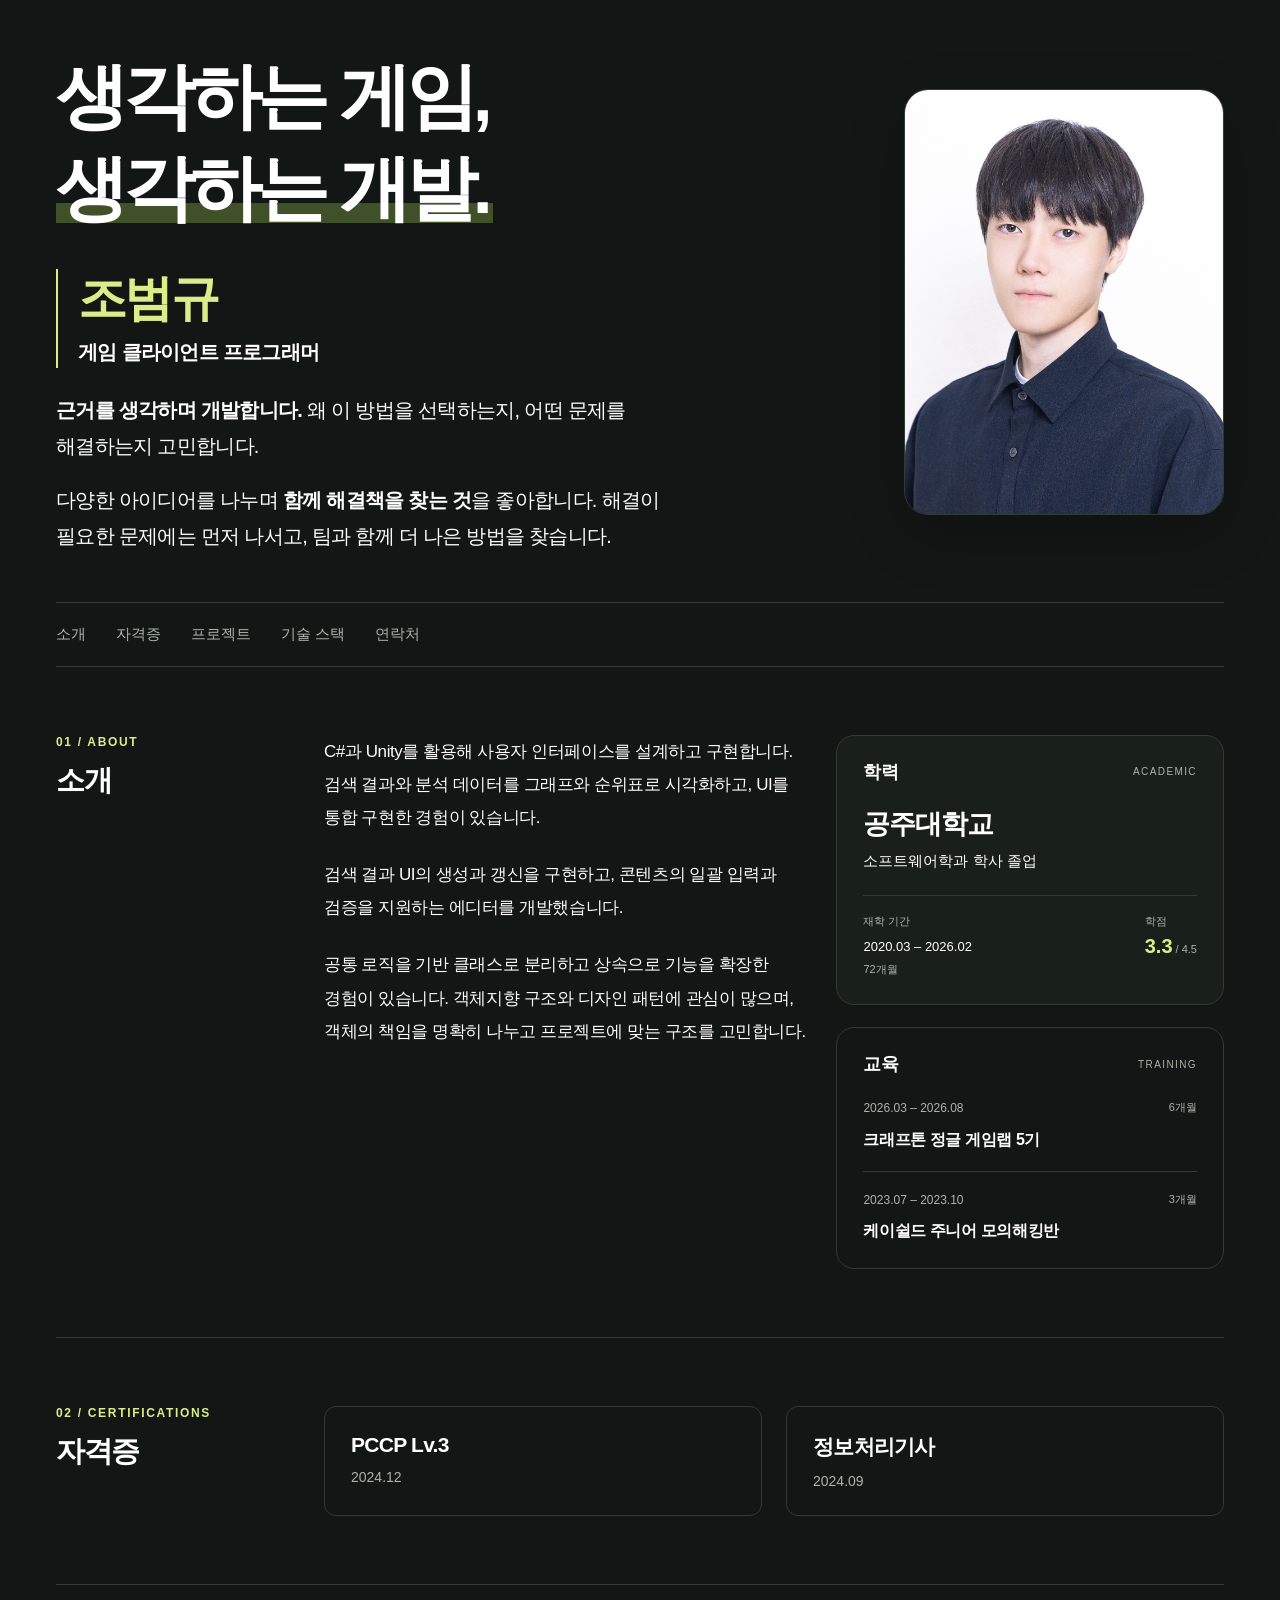
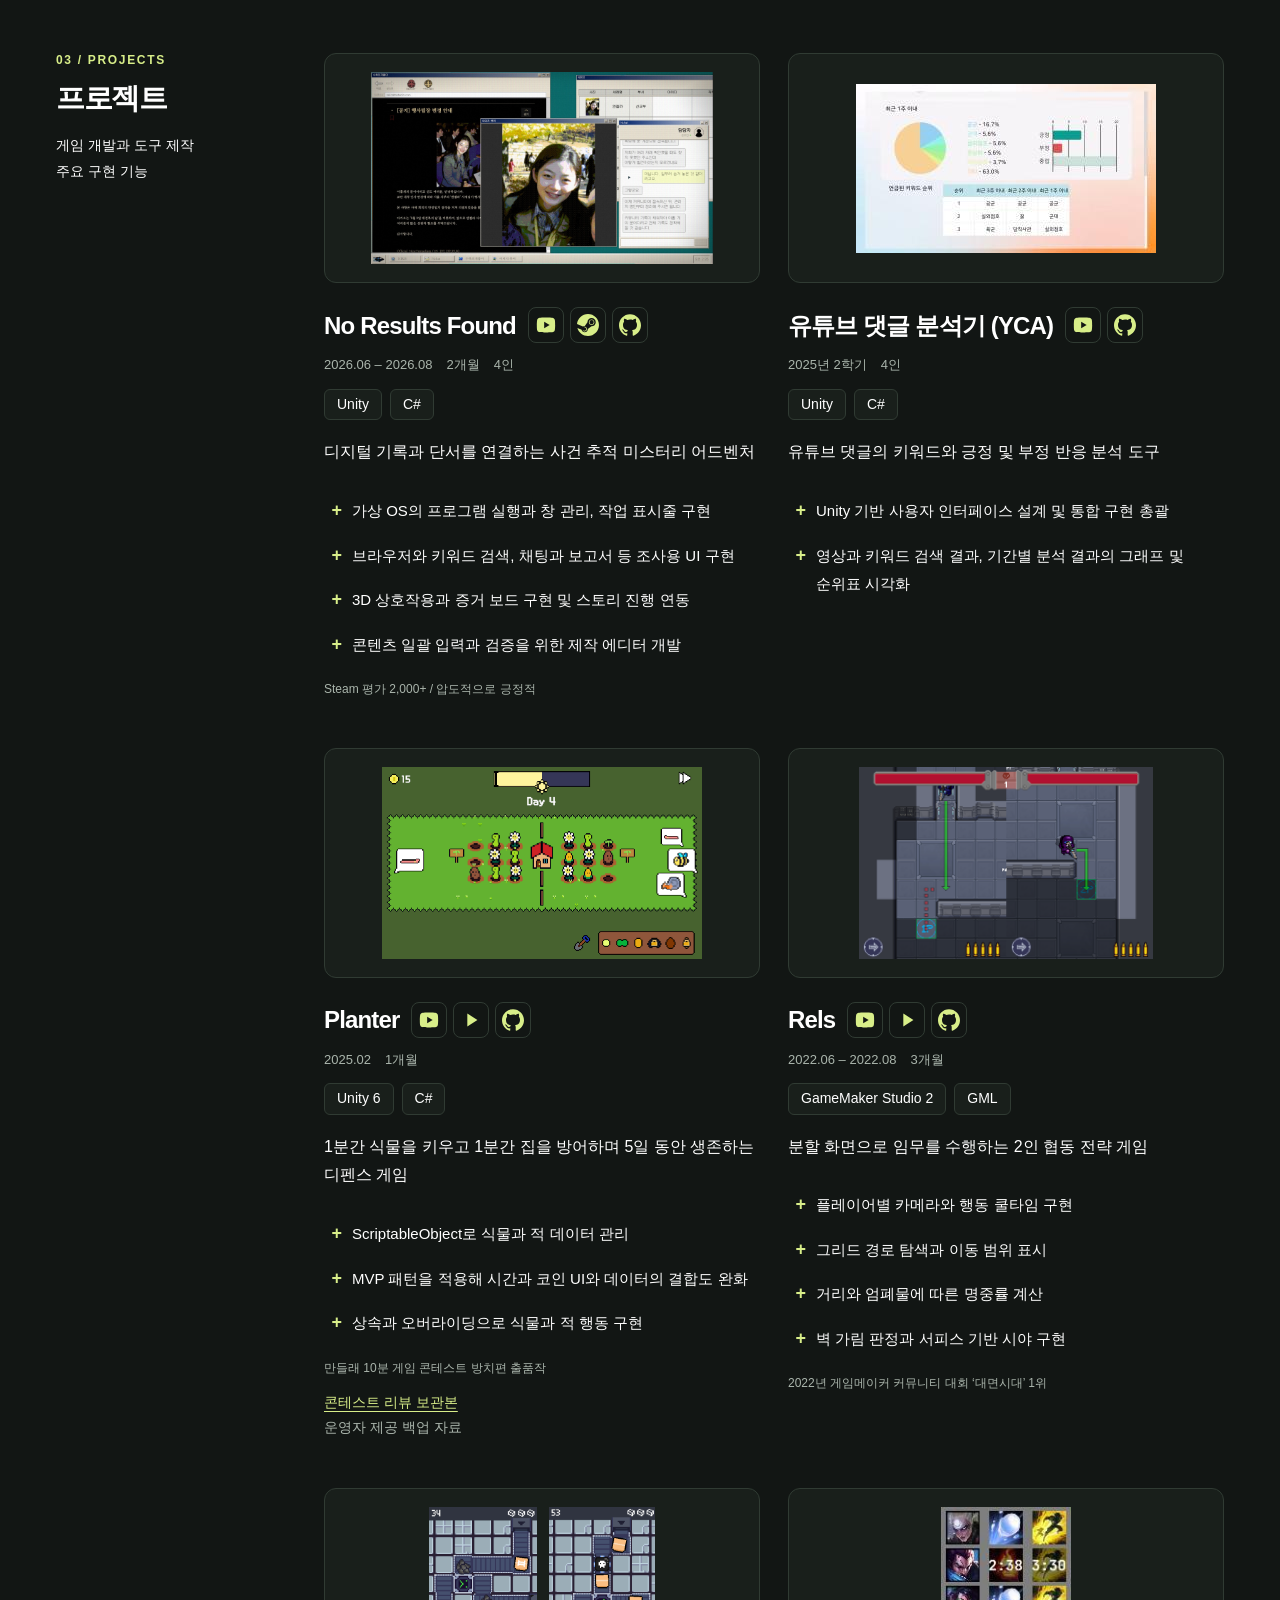
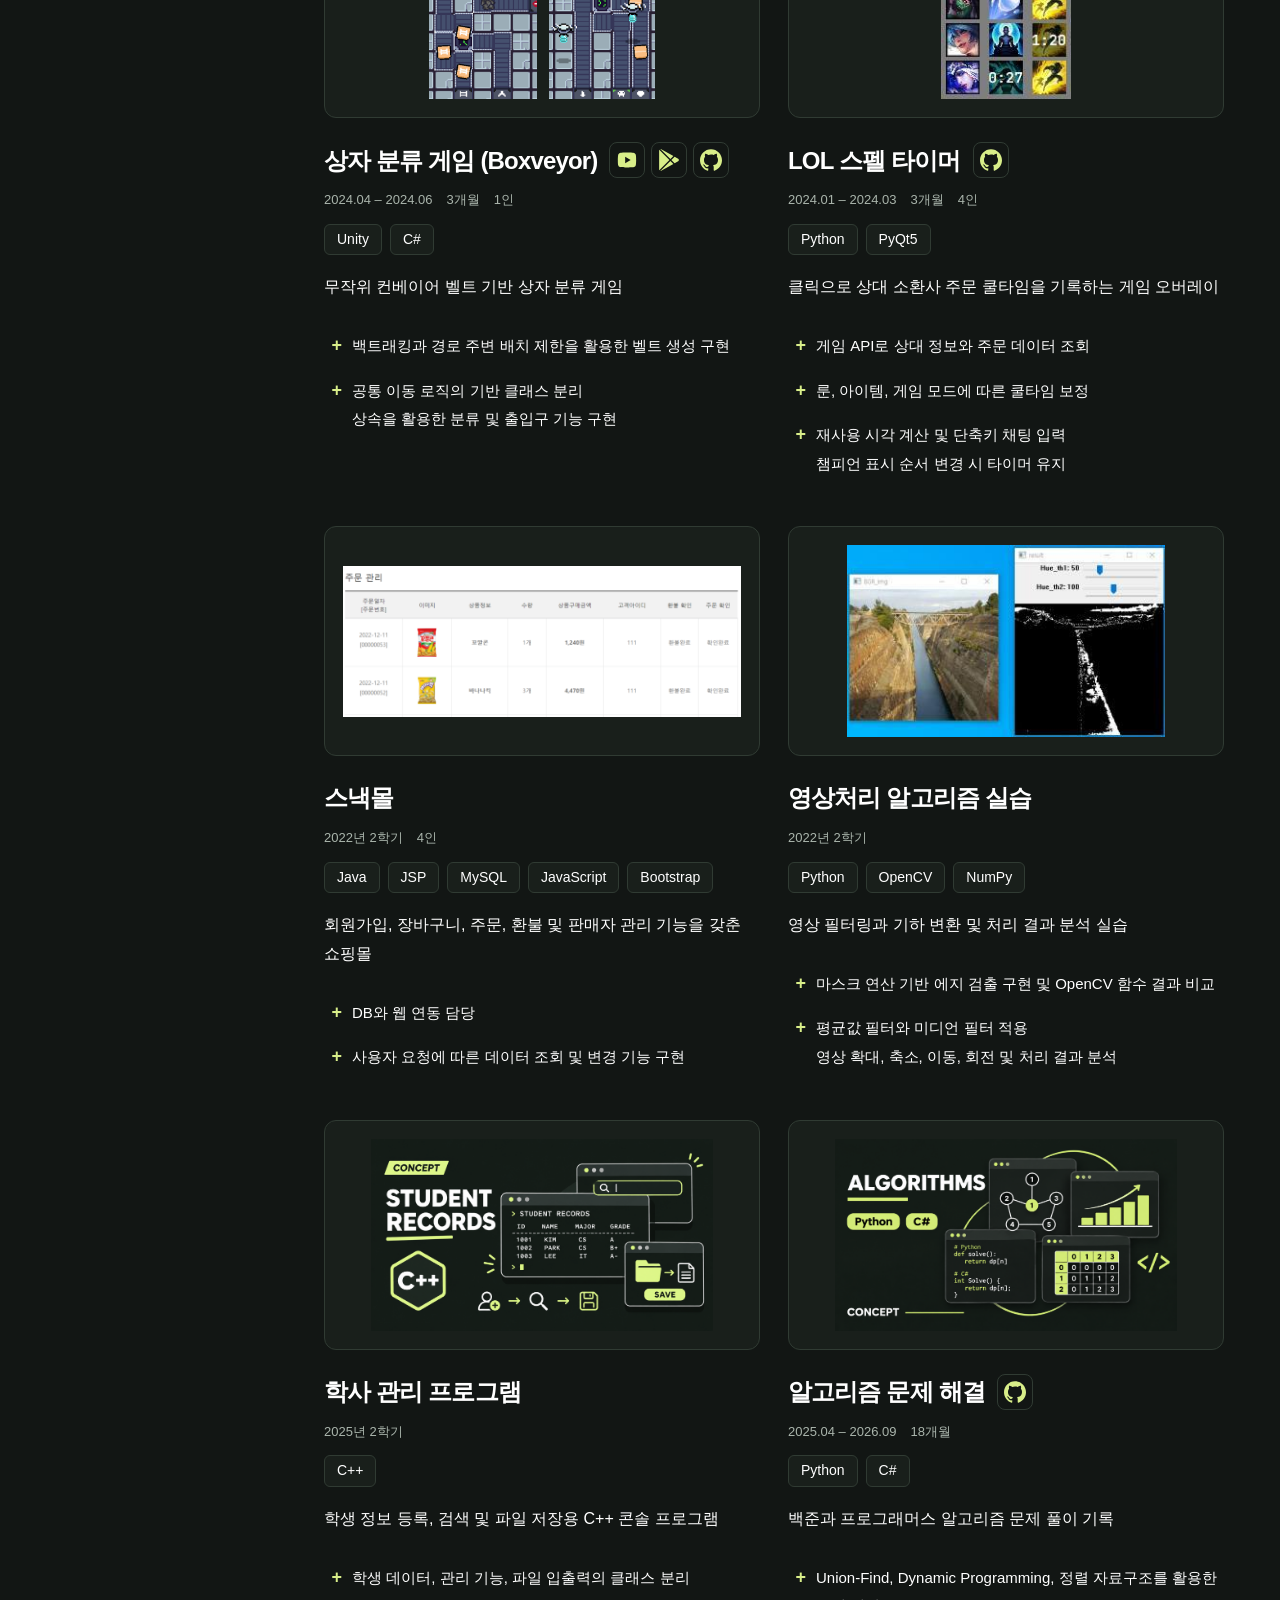
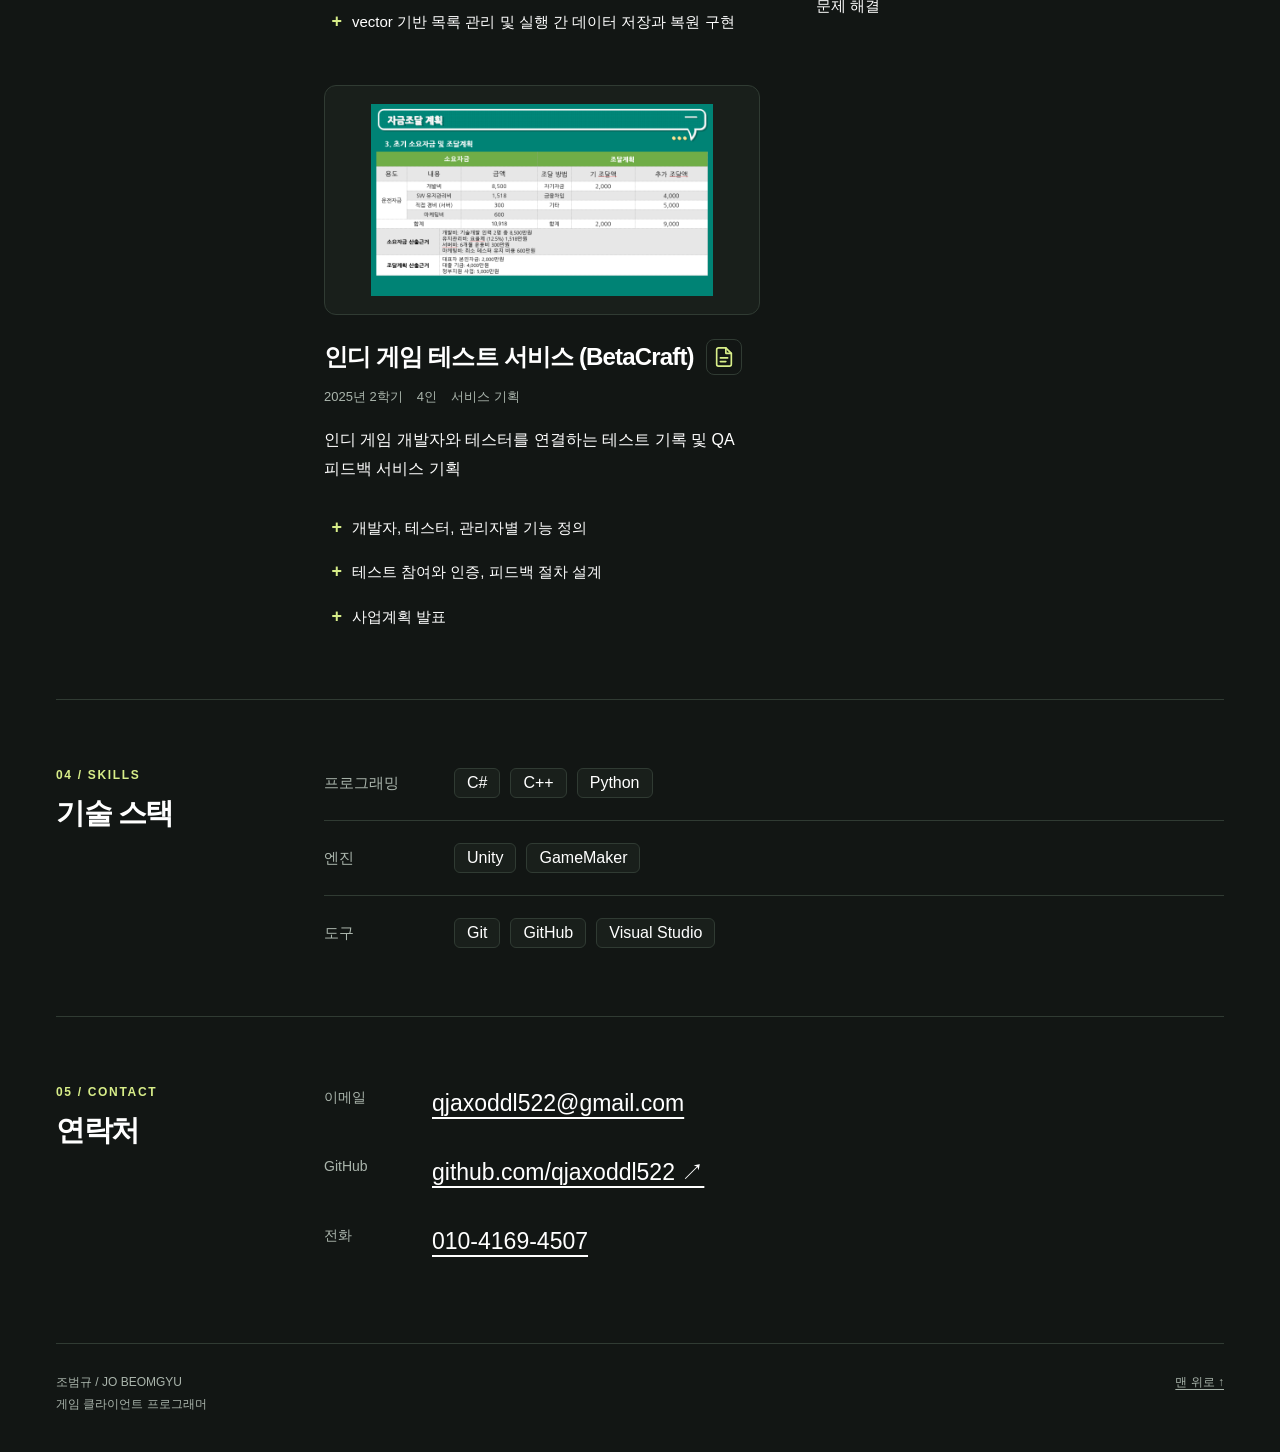
==== index.html @ 1c335a5a "프로젝트 페이지 내용 개선 및 자료 추가" ====
<!DOCTYPE html>
<html lang="ko">
<head>
  <meta charset="UTF-8">
  <meta name="viewport" content="width=device-width, initial-scale=1">
  <title>조범규 | 게임 클라이언트 프로그래머</title>
  <meta name="theme-color" content="#121614">
  <meta name="description" content="게임 클라이언트 프로그래머 조범규입니다. Unity와 C# 기반 UI 구현, 콘텐츠 제작 도구 개발 경험을 소개합니다.">
  <link rel="stylesheet" href="assets/styles.css">
</head>
<body>
  <a class="skip-link" href="#about">이력서 본문으로 바로가기</a>
  <div class="page" id="top">
    <main>
      <section class="hero" aria-labelledby="headline">
        <div class="hero-copy">
          <h1 id="headline">
            <span class="headline-line">생각하는 게임,</span>
            <span class="headline-line"><span class="highlight">생각하는 개발.</span></span>
          </h1>
          <div class="identity">
            <h2 class="profile-name">조범규</h2>
            <p class="profile-role">게임 클라이언트 프로그래머</p>
          </div>
          <div class="hero-summary">
            <p>
              <strong>근거를 생각하며 개발합니다.</strong>
              왜 이 방법을 선택하는지, 어떤 문제를 해결하는지 고민합니다.
            </p>
            <p>
              다양한 아이디어를 나누며 <strong>함께 해결책을 찾는 것</strong>을 좋아합니다.
              해결이 필요한 문제에는 먼저 나서고, 팀과 함께 더 나은 방법을 찾습니다.
            </p>
          </div>

        </div>
        <figure class="portrait">
          <img src="assets/profile.jpg" alt="조범규 프로필 사진" width="2262" height="3016" fetchpriority="high" decoding="async">
        </figure>
      </section>

      <nav class="section-nav" aria-label="이력서 섹션">
        <a href="#about">소개</a>
        <a href="#certifications">자격증</a>
        <a href="#projects">프로젝트</a>
        <a href="#skills">기술 스택</a>
        <a href="#contact">연락처</a>
      </nav>

      <section class="resume-section" id="about" aria-labelledby="about-title">
        <header class="section-heading">
          <p class="section-number">01 / ABOUT</p>
          <h2 id="about-title">소개</h2>
        </header>
        <div class="about-layout">
          <div class="about-copy">
            <p>C#과 Unity를 활용해 사용자 인터페이스를 설계하고 구현합니다. 검색 결과와 분석 데이터를 그래프와 순위표로 시각화하고, UI를 통합 구현한 경험이 있습니다.</p>
            <p>검색 결과 UI의 생성과 갱신을 구현하고, 콘텐츠의 일괄 입력과 검증을 지원하는 에디터를 개발했습니다.</p>
            <p>공통 로직을 기반 클래스로 분리하고 상속으로 기능을 확장한 경험이 있습니다. 객체지향 구조와 디자인 패턴에 관심이 많으며, 객체의 책임을 명확히 나누고 프로젝트에 맞는 구조를 고민합니다.</p>
          </div>
          <div class="about-background">
            <section class="background-card academic-card" id="education" aria-labelledby="education-title">
              <header class="background-heading">
                <h3 id="education-title">학력</h3>
                <span class="background-label">ACADEMIC</span>
              </header>
              <div class="background-entry">
                <h4>공주대학교</h4>
                <p>소프트웨어학과 학사 졸업</p>
              </div>
              <dl class="academic-facts">
                <div><dt>재학 기간</dt><dd>2020.03 – 2026.02<br><span>72개월</span></dd></div>
                <div><dt>학점</dt><dd><strong>3.3</strong><span> / 4.5</span></dd></div>
              </dl>
            </section>
            <section class="background-card training-card" id="training" aria-labelledby="training-title">
              <header class="background-heading">
                <h3 id="training-title">교육</h3>
                <span class="background-label">TRAINING</span>
              </header>
              <div class="background-entry">
                <p class="background-meta">2026.03 – 2026.08 <span>6개월</span></p>
                <h4>크래프톤 정글 게임랩 5기</h4>
              </div>
              <div class="background-entry">
                <p class="background-meta">2023.07 – 2023.10 <span>3개월</span></p>
                <h4>케이쉴드 주니어 모의해킹반</h4>
              </div>
            </section>
          </div>
        </div>
      </section>

      <section class="resume-section" id="certifications" aria-labelledby="certifications-title">
        <header class="section-heading">
          <p class="section-number">02 / CERTIFICATIONS</p>
          <h2 id="certifications-title">자격증</h2>
        </header>
        <div class="certificate-grid">
          <article class="certificate"><h3>PCCP Lv.3</h3><p>2024.12</p></article>
          <article class="certificate"><h3>정보처리기사</h3><p>2024.09</p></article>
        </div>
      </section>

      <section class="resume-section" id="projects" aria-labelledby="projects-title">
        <header class="section-heading">
          <p class="section-number">03 / PROJECTS</p>
          <h2 id="projects-title">프로젝트</h2>
          <p>게임 개발과 도구 제작<br>주요 구현 기능</p>
        </header>
        <div class="project-content">
          <!-- 프로젝트 링크는 영상, 실행/스토어, GitHub 순서로 배치합니다. -->
          <div class="project-grid">
            <article class="project-card" aria-labelledby="nrf-title">
              <figure class="project-media">
                <img src="assets/projects/nrf.jpg" alt="No Results Found의 단서 조사와 인물 정보, 채팅이 표시된 인게임 화면" width="1920" height="1080" loading="lazy" decoding="async">
              </figure>
              <div class="project-heading">
                <h3 class="project-title" id="nrf-title">No Results Found</h3>
                <div class="project-links">
                  <a href="https://youtu.be/h0CLR94gdYg" target="_blank" rel="noopener noreferrer" aria-label="No Results Found 한국어 트레일러 YouTube 영상, 새 탭" class="project-icon-link" title="트레일러 보기"><img src="assets/youtube.svg" width="22" height="22" alt="" aria-hidden="true"></a>
                  <a href="https://store.steampowered.com/app/4911390/No_Results_Found/" target="_blank" rel="noopener noreferrer" aria-label="No Results Found Steam 페이지, 새 탭" class="project-icon-link" title="Steam 열기"><img src="assets/steam.svg" width="22" height="22" alt="" aria-hidden="true"></a>
                  <a href="https://github.com/qjaxoddl522/NoResultsFound_Scripts" target="_blank" rel="noopener noreferrer" aria-label="No Results Found GitHub 코드, 새 탭" class="project-icon-link" title="GitHub 열기"><img src="assets/github.svg" width="22" height="22" alt="" aria-hidden="true"></a>
                </div>
              </div>
              <p class="project-meta"><span>2026.06 – 2026.08</span><span>2개월</span><span>4인</span></p>
              <ul class="project-tech-stack" aria-label="기술 스택"><li class="skill-tag">Unity</li><li class="skill-tag">C#</li></ul>
              <p class="project-description">디지털 기록과 단서를 연결하는 사건 추적 미스터리 어드벤처</p>
              <ul class="project-points">
                <li>가상 OS의 프로그램 실행과 창 관리, 작업 표시줄 구현</li>
                <li>브라우저와 키워드 검색, 채팅과 보고서 등 조사용 UI 구현</li>
                <li>3D 상호작용과 증거 보드 구현 및 스토리 진행 연동</li>
                <li>콘텐츠 일괄 입력과 검증을 위한 제작 에디터 개발</li>
              </ul>
              <p class="source-note">Steam 평가 2,000+ / 압도적으로 긍정적</p>
            </article>
            <article class="project-card" aria-labelledby="yca-title">
              <figure class="project-media">
                <img src="assets/projects/yca.jpg" alt="유튜브 댓글 분석기 (YCA)의 분석 그래프와 순위표 화면" width="300" height="169" loading="lazy" decoding="async">
              </figure>
              <div class="project-heading">
                <h3 class="project-title" id="yca-title">유튜브 댓글 분석기 (YCA)</h3>
                <div class="project-links">
                  <a href="https://youtu.be/Q5sHMpIH5vY" target="_blank" rel="noopener noreferrer" aria-label="유튜브 댓글 분석기 (YCA) YouTube 영상, 새 탭" class="project-icon-link" title="영상 보기"><img src="assets/youtube.svg" width="22" height="22" alt="" aria-hidden="true"></a>
                  <a href="https://github.com/qjaxoddl522/YCA" target="_blank" rel="noopener noreferrer" aria-label="유튜브 댓글 분석기 (YCA) GitHub 코드, 새 탭" class="project-icon-link" title="GitHub 열기"><img src="assets/github.svg" width="22" height="22" alt="" aria-hidden="true"></a>
                </div>
              </div>
              <p class="project-meta"><span>2025년 2학기</span><span>4인</span></p>
              <ul class="project-tech-stack" aria-label="기술 스택"><li class="skill-tag">Unity</li><li class="skill-tag">C#</li></ul>
              <p class="project-description">유튜브 댓글의 키워드와 긍정 및 부정 반응 분석 도구</p>
              <ul class="project-points">
                <li>Unity 기반 사용자 인터페이스 설계 및 통합 구현 총괄</li>
                <li>영상과 키워드 검색 결과, 기간별 분석 결과의 그래프 및 순위표 시각화</li>
              </ul>
            </article>
            <article class="project-card" aria-labelledby="planter-title">
              <figure class="project-media">
                <img src="assets/projects/planter.png" alt="Planter에서 집 양옆에 식물을 배치하고 다가올 적을 확인하는 플레이 화면" width="955" height="573" loading="lazy" decoding="async">
              </figure>
              <div class="project-heading">
                <h3 class="project-title" id="planter-title">Planter</h3>
                <div class="project-links">
                  <a href="https://youtu.be/1ituix8SpAM" target="_blank" rel="noopener noreferrer" aria-label="Planter YouTube 영상, 새 탭" class="project-icon-link" title="영상 보기"><img src="assets/youtube.svg" width="22" height="22" alt="" aria-hidden="true"></a>
                  <a href="https://play.unity.com/en/games/d8fce57b-6a15-4826-83d4-7bec50e9a9ac/planter" target="_blank" rel="noopener noreferrer" aria-label="Planter Unity Play 게임 플레이, 새 탭" class="project-icon-link" title="Unity Play에서 플레이"><svg width="22" height="22" viewBox="0 0 24 24" fill="currentColor" aria-hidden="true" focusable="false"><path d="M8 5v14l11-7z"/></svg></a>
                  <a href="https://github.com/qjaxoddl522/Planter" target="_blank" rel="noopener noreferrer" aria-label="Planter GitHub 코드, 새 탭" class="project-icon-link" title="GitHub 열기"><img src="assets/github.svg" width="22" height="22" alt="" aria-hidden="true"></a>
                </div>
              </div>
              <p class="project-meta"><span>2025.02</span><span>1개월</span></p>
              <ul class="project-tech-stack" aria-label="기술 스택"><li class="skill-tag">Unity 6</li><li class="skill-tag">C#</li></ul>
              <p class="project-description">1분간 식물을 키우고 1분간 집을 방어하며 5일 동안 생존하는 디펜스 게임</p>
              <ul class="project-points">
                <li>ScriptableObject로 식물과 적 데이터 관리</li>
                <li>MVP 패턴을 적용해 시간과 코인 UI와 데이터의 결합도 완화</li>
                <li>상속과 오버라이딩으로 식물과 적 행동 구현</li>
              </ul>
              <p class="source-note">만들래 10분 게임 콘테스트 방치편 출품작</p>
              <p class="project-review-link"><a href="reviews/planter/index.html">콘테스트 리뷰 보관본</a><span>운영자 제공 백업 자료</span></p>
            </article>
            <article class="project-card" aria-labelledby="rels-title">
              <figure class="project-media">
                <img src="assets/projects/rels.png" alt="Rels의 2인 분할 화면과 이동 경로, 시야가 표시된 전투 화면" width="600" height="393" loading="lazy" decoding="async">
              </figure>
              <div class="project-heading">
                <h3 class="project-title" id="rels-title">Rels</h3>
                <div class="project-links">
                  <a href="https://youtu.be/Jt1yn0KRsf8" target="_blank" rel="noopener noreferrer" aria-label="Rels YouTube 영상, 새 탭" class="project-icon-link" title="영상 보기"><img src="assets/youtube.svg" width="22" height="22" alt="" aria-hidden="true"></a>
                  <a href="https://drive.google.com/file/d/1Q8XdZLlXssp0pPremuK8HvOBvSSzwk7M/view" target="_blank" rel="noopener noreferrer" aria-label="Rels Windows 플레이 파일 Google Drive 다운로드, 새 탭" class="project-icon-link" title="플레이 (Windows 다운로드)"><svg width="22" height="22" viewBox="0 0 24 24" fill="currentColor" aria-hidden="true" focusable="false"><path d="M8 5v14l11-7z"/></svg></a>
                  <a href="https://github.com/qjaxoddl522/Rels" target="_blank" rel="noopener noreferrer" aria-label="Rels GitHub 코드, 새 탭" class="project-icon-link" title="GitHub 열기"><img src="assets/github.svg" width="22" height="22" alt="" aria-hidden="true"></a>
                </div>
              </div>
              <p class="project-meta"><span>2022.06 – 2022.08</span><span>3개월</span></p>
              <ul class="project-tech-stack" aria-label="기술 스택"><li class="skill-tag">GameMaker Studio 2</li><li class="skill-tag">GML</li></ul>
              <p class="project-description">분할 화면으로 임무를 수행하는 2인 협동 전략 게임</p>
              <ul class="project-points">
                <li>플레이어별 카메라와 행동 쿨타임 구현</li>
                <li>그리드 경로 탐색과 이동 범위 표시</li>
                <li>거리와 엄폐물에 따른 명중률 계산</li>
                <li>벽 가림 판정과 서피스 기반 시야 구현</li>
              </ul>
              <p class="source-note">2022년 게임메이커 커뮤니티 대회 ‘대면시대’ 1위</p>
            </article>
            <article class="project-card" aria-labelledby="boxveyor-title">
              <figure class="project-media paired">
                <img src="assets/projects/boxveyor-1.png" alt="상자 분류 게임 (Boxveyor)의 컨베이어 벨트 생성 화면" width="169" height="302" loading="lazy" decoding="async">
                <img src="assets/projects/boxveyor-2.png" alt="상자 분류 게임 (Boxveyor)의 플레이 화면" width="167" height="302" loading="lazy" decoding="async">
              </figure>
              <div class="project-heading">
                <h3 class="project-title" id="boxveyor-title">상자 분류 게임 (Boxveyor)</h3>
                <div class="project-links">
                  <a href="https://youtube.com/shorts/Xhb9bkItgdk" target="_blank" rel="noopener noreferrer" aria-label="상자 분류 게임 (Boxveyor) YouTube 영상, 새 탭" class="project-icon-link" title="영상 보기"><img src="assets/youtube.svg" width="22" height="22" alt="" aria-hidden="true"></a>
                  <a href="https://play.google.com/store/apps/details?id=com.happyslime.Boxveyor" target="_blank" rel="noopener noreferrer" aria-label="상자 분류 게임 (Boxveyor) Google Play 페이지, 새 탭" class="project-icon-link" title="Google Play 열기"><img src="assets/google-play.svg" width="22" height="22" alt="" aria-hidden="true"></a>
                  <a href="https://github.com/qjaxoddl522/Boxveyor" target="_blank" rel="noopener noreferrer" aria-label="상자 분류 게임 (Boxveyor) GitHub 코드, 새 탭" class="project-icon-link" title="GitHub 열기"><img src="assets/github.svg" width="22" height="22" alt="" aria-hidden="true"></a>
                </div>
              </div>
              <p class="project-meta"><span>2024.04 – 2024.06</span><span>3개월</span><span>1인</span></p>
              <ul class="project-tech-stack" aria-label="기술 스택"><li class="skill-tag">Unity</li><li class="skill-tag">C#</li></ul>
              <p class="project-description">무작위 컨베이어 벨트 기반 상자 분류 게임</p>
              <ul class="project-points">
                <li>백트래킹과 경로 주변 배치 제한을 활용한 벨트 생성 구현</li>
                <li>공통 이동 로직의 기반 클래스 분리<br>상속을 활용한 분류 및 출입구 기능 구현</li>
              </ul>
            </article>
            <article class="project-card" aria-labelledby="spell-timer-title">
              <figure class="project-media">
                <img src="assets/projects/spell-timer.jpg" alt="챔피언별 소환사 주문과 남은 시간을 보여주는 오버레이" width="135" height="200" loading="lazy" decoding="async">
              </figure>
              <div class="project-heading">
                <h3 class="project-title" id="spell-timer-title">LOL 스펠 타이머</h3>
                <div class="project-links">
                  <a href="https://github.com/qjaxoddl522/LOL-SpellTimer" target="_blank" rel="noopener noreferrer" aria-label="LOL 스펠 타이머 GitHub 코드, 새 탭" class="project-icon-link" title="GitHub 열기"><img src="assets/github.svg" width="22" height="22" alt="" aria-hidden="true"></a>
                </div>
              </div>
              <p class="project-meta"><span>2024.01 – 2024.03</span><span>3개월</span><span>4인</span></p>
              <ul class="project-tech-stack" aria-label="기술 스택"><li class="skill-tag">Python</li><li class="skill-tag">PyQt5</li></ul>
              <p class="project-description">클릭으로 상대 소환사 주문 쿨타임을 기록하는 게임 오버레이</p>
              <ul class="project-points">
                <li>게임 API로 상대 정보와 주문 데이터 조회</li>
                <li>룬, 아이템, 게임 모드에 따른 쿨타임 보정</li>
                <li>재사용 시각 계산 및 단축키 채팅 입력<br>챔피언 표시 순서 변경 시 타이머 유지</li>
              </ul>
            </article>
            <article class="project-card" aria-labelledby="snackmall-title">
              <figure class="project-media">
                <img src="assets/projects/snackmall.png" alt="스낵몰의 주문 관리 화면" width="424" height="161" loading="lazy" decoding="async">
              </figure>
              <div class="project-heading">
                <h3 class="project-title" id="snackmall-title">스낵몰</h3>
              </div>
              <p class="project-meta"><span>2022년 2학기</span><span>4인</span></p>
              <ul class="project-tech-stack" aria-label="기술 스택"><li class="skill-tag">Java</li><li class="skill-tag">JSP</li><li class="skill-tag">MySQL</li><li class="skill-tag">JavaScript</li><li class="skill-tag">Bootstrap</li></ul>
              <p class="project-description">회원가입, 장바구니, 주문, 환불 및 판매자 관리 기능을 갖춘 쇼핑몰</p>
              <ul class="project-points"><li>DB와 웹 연동 담당</li><li>사용자 요청에 따른 데이터 조회 및 변경 기능 구현</li></ul>
            </article>
            <article class="project-card" aria-labelledby="image-processing-title">
              <figure class="project-media">
                <img src="assets/projects/image-processing.jpg" alt="원본 이미지와 에지 검출 결과 비교 화면" width="332" height="200" loading="lazy" decoding="async">
              </figure>
              <div class="project-heading">
                <h3 class="project-title" id="image-processing-title">영상처리 알고리즘 실습</h3>
              </div>
              <p class="project-meta"><span>2022년 2학기</span></p>
              <ul class="project-tech-stack" aria-label="기술 스택"><li class="skill-tag">Python</li><li class="skill-tag">OpenCV</li><li class="skill-tag">NumPy</li></ul>
              <p class="project-description">영상 필터링과 기하 변환 및 처리 결과 분석 실습</p>
              <ul class="project-points">
                <li>마스크 연산 기반 에지 검출 구현 및 OpenCV 함수 결과 비교</li>
                <li>평균값 필터와 미디언 필터 적용<br>영상 확대, 축소, 이동, 회전 및 처리 결과 분석</li>
              </ul>

            </article>
            <article class="project-card" aria-labelledby="academic-manager-title">
              <figure class="project-media">
                <img src="assets/projects/academic-manager-concept.png" alt="학생 정보 등록, 검색, 파일 저장 기능을 표현한 학사 관리 프로그램 개념 이미지" width="1672" height="941" loading="lazy" decoding="async">
              </figure>
              <div class="project-heading">
                <h3 class="project-title" id="academic-manager-title">학사 관리 프로그램</h3>
              </div>
              <p class="project-meta"><span>2025년 2학기</span></p>
              <ul class="project-tech-stack" aria-label="기술 스택"><li class="skill-tag">C++</li></ul>
              <p class="project-description">학생 정보 등록, 검색 및 파일 저장용 C++ 콘솔 프로그램</p>
              <ul class="project-points"><li>학생 데이터, 관리 기능, 파일 입출력의 클래스 분리</li><li>vector 기반 목록 관리 및 실행 간 데이터 저장과 복원 구현</li></ul>
            </article>
            <article class="project-card" aria-labelledby="algorithms-title">
              <figure class="project-media">
                <img src="assets/projects/algorithms-concept.png" alt="그래프, 정렬, 동적 계획법을 표현한 알고리즘 문제 해결 개념 이미지" width="1672" height="941" loading="lazy" decoding="async">
              </figure>
              <div class="project-heading">
                <h3 class="project-title" id="algorithms-title">알고리즘 문제 해결</h3>
                <div class="project-links">
                  <a href="https://github.com/qjaxoddl522/PS" target="_blank" rel="noopener noreferrer" aria-label="알고리즘 문제 풀이 GitHub 기록, 새 탭" class="project-icon-link" title="GitHub 열기"><img src="assets/github.svg" width="22" height="22" alt="" aria-hidden="true"></a>
                </div>
              </div>
              <p class="project-meta"><span>2025.04 – 2026.09</span><span>18개월</span></p>
              <ul class="project-tech-stack" aria-label="기술 스택"><li class="skill-tag">Python</li><li class="skill-tag">C#</li></ul>
              <p class="project-description">백준과 프로그래머스 알고리즘 문제 풀이 기록</p>
              <ul class="project-points"><li>Union-Find, Dynamic Programming, 정렬 자료구조를 활용한 문제 해결</li></ul>
            </article>
            <article class="project-card" aria-labelledby="betacraft-title">
              <figure class="project-media">
                <img src="assets/projects/betacraft.png" alt="인디 게임 테스트 서비스 (BetaCraft) 사업계획 발표의 자금조달 계획 슬라이드" width="402" height="226" loading="lazy" decoding="async">
              </figure>
              <div class="project-heading">
                <h3 class="project-title" id="betacraft-title">인디 게임 테스트 서비스 (BetaCraft)</h3>
                <div class="project-links">
                  <a href="assets/docs/betacraft.pdf" target="_blank" rel="noopener noreferrer" aria-label="BetaCraft 발표자료 PDF, 새 탭" class="project-icon-link" title="발표자료 보기 (PDF)"><svg width="22" height="22" viewBox="0 0 24 24" fill="none" stroke="currentColor" stroke-width="1.8" stroke-linecap="round" stroke-linejoin="round" aria-hidden="true" focusable="false"><path d="M14 2H6a2 2 0 0 0-2 2v16a2 2 0 0 0 2 2h12a2 2 0 0 0 2-2V8z"/><path d="M14 2v6h6M8 13h8M8 17h6"/></svg></a>
                </div>
              </div>
              <p class="project-meta"><span>2025년 2학기</span><span>4인</span><span>서비스 기획</span></p>
              <p class="project-description">인디 게임 개발자와 테스터를 연결하는 테스트 기록 및 QA 피드백 서비스 기획</p>
              <ul class="project-points"><li>개발자, 테스터, 관리자별 기능 정의</li><li>테스트 참여와 인증, 피드백 절차 설계</li><li>사업계획 발표</li></ul>
            </article>
          </div>
        </div>
      </section>

      <section class="resume-section" id="skills" aria-labelledby="skills-title">
        <header class="section-heading">
          <p class="section-number">04 / SKILLS</p>
          <h2 id="skills-title">기술 스택</h2>
        </header>
        <dl class="skill-list">
          <div class="skill-row">
            <dt>프로그래밍</dt>
            <dd><span class="skill-tag">C#</span><span class="skill-tag">C++</span><span class="skill-tag">Python</span></dd>
          </div>
          <div class="skill-row">
            <dt>엔진</dt>
            <dd><span class="skill-tag">Unity</span><span class="skill-tag">GameMaker</span></dd>
          </div>
          <div class="skill-row">
            <dt>도구</dt>
            <dd><span class="skill-tag">Git</span><span class="skill-tag">GitHub</span><span class="skill-tag">Visual Studio</span></dd>
          </div>
        </dl>
      </section>
      <section class="resume-section" id="contact" aria-labelledby="contact-title">
        <header class="section-heading">
          <p class="section-number">05 / CONTACT</p>
          <h2 id="contact-title">연락처</h2>
        </header>
        <dl class="contact-list">
          <div class="contact-row"><dt>이메일</dt><dd><a href="mailto:qjaxoddl522@gmail.com">qjaxoddl522@gmail.com</a></dd></div>
          <div class="contact-row"><dt>GitHub</dt><dd><a href="https://github.com/qjaxoddl522" target="_blank" rel="noopener noreferrer" aria-label="조범규 GitHub 프로필, 새 탭">github.com/qjaxoddl522 ↗</a></dd></div>
          <div class="contact-row"><dt>전화</dt><dd><a href="tel:+821041694507">010-4169-4507</a></dd></div>
        </dl>
      </section>
    </main>
    <footer class="site-footer"><p>조범규 / JO BEOMGYU<br>게임 클라이언트 프로그래머</p><a href="#top">맨 위로 ↑</a></footer>
  </div>
</body>
</html>
---- assets/styles.css ----
/* 포트폴리오의 색상, 간격, 반응형 스타일 */
:root {
  color-scheme: dark;
  --paper: #121614;
  --ink: #ffffff;
  --muted: #aab5ac;
  --line: #303b33;
  --accent: #d8ee89;
  --highlight: #40512a;
  --on-accent: #1b241c;
  --surface: #191f1b;
  --max-width: 1280px;
}
* { box-sizing: border-box; }
html { min-width: 280px; }
body {
  margin: 0;
  background: var(--paper);
  color: var(--ink);
  font-family: "Pretendard", "Apple SD Gothic Neo", "Malgun Gothic", sans-serif;
  -webkit-font-smoothing: antialiased;
  word-break: keep-all;
  overflow-wrap: break-word;
}
::selection { background: var(--accent); color: var(--on-accent); }
.page {
  width: min(calc(100% - 112px), var(--max-width));
  margin-inline: auto;
}







.hero {
  position: relative;
  display: grid;
  grid-template-columns: 1.55fr 1fr;
  align-items: center;
  gap: 28px;
  padding-block: clamp(40px, 4vw, 64px) 48px;
}
.hero-copy { position: relative; z-index: 1; }
h1 {
  margin: 0;
  font-size: clamp(48px, 5.6vw, 78px);
  line-height: 1.28;
  letter-spacing: -.07em;
  font-weight: 800;
}
.headline-line { display: block; white-space: nowrap; }
.highlight {
  background: linear-gradient(transparent 69%, var(--highlight) 69%, var(--highlight) 94%, transparent 94%);
  padding-right: .08em;
}
.identity {
  margin: 34px 0 0;
  padding-left: 20px;
  border-left: 2px solid var(--accent);
}
.profile-name {
  margin: 0;
  color: var(--accent);
  font-size: clamp(38px, 3.8vw, 50px);
  line-height: 1.2;
  letter-spacing: -.055em;
  font-weight: 800;
}
.profile-role {
  margin: 10px 0 0;
  font-size: clamp(17px, 1.6vw, 21px);
  line-height: 1.5;
  letter-spacing: -.035em;
  font-weight: 600;
}

.portrait {
  width: 100%;
  max-width: 320px;
  margin: 0;
  justify-self: end;
  overflow: hidden;
  border: 1px solid var(--line);
  border-radius: 24px;
  box-shadow: 0 20px 60px rgba(0, 0, 0, .18);
}
.portrait img {
  display: block;
  width: 100%;
  height: auto;
}
.hero-summary { margin-top: 24px; max-width: 640px; }
.hero-summary p { margin: 0; color: var(--ink); font-size: 20px; line-height: 1.8; letter-spacing: -.035em; }
.hero-summary p + p { margin-top: 18px; }
.hero-summary strong { color: var(--ink); font-weight: 650; }


a { color: inherit; text-underline-offset: .25em; }
a:focus-visible {
  outline: 2px solid var(--accent);
  outline-offset: 6px;
  border-radius: 3px;
}
.skip-link {
  position: absolute;
  top: 12px;
  left: 12px;
  z-index: 10;
  padding: 12px 18px;
  background: var(--accent);
  color: var(--on-accent);
  transform: translateY(-180%);
}
.skip-link:focus { transform: translateY(0); }
.section-nav {
  display: flex;
  flex-wrap: wrap;
  gap: 12px 30px;
  padding-block: 22px;
  border-top: 1px solid var(--line);
  font-size: 15px;
}
.section-nav a { text-decoration: none; color: var(--muted); }
.section-nav a:hover { color: var(--accent); }
.resume-section {
  display: grid;
  grid-template-columns: 220px minmax(0, 1fr);
  gap: 48px;
  padding-block: 68px;
  border-top: 1px solid var(--line);
  scroll-margin-top: 24px;
}
.section-number {
  margin: 0 0 12px;
  color: var(--accent);
  font-size: 12px;
  font-weight: 650;
  letter-spacing: .14em;
}
.section-heading h2 { margin: 0; font-size: 29px; letter-spacing: -.05em; }
.section-heading > p:last-child:not(.section-number) {
  margin: 14px 0 0;
  color: var(--ink);
  font-size: 14px;
  line-height: 1.8;
}
.skill-list { margin: 0; }
.skill-row { display: grid; grid-template-columns: 110px 1fr; gap: 20px; padding-block: 22px; border-bottom: 1px solid var(--line); }
.skill-row:first-child { padding-top: 0; }
.skill-row:last-child { border-bottom: 0; padding-bottom: 0; }
.skill-row dt { font-size: 15px; color: var(--muted); line-height: 2; }
.skill-row dd { margin: 0; display: flex; gap: 10px; flex-wrap: wrap; }
.skill-tag { padding: 5px 12px; background: var(--surface); border: 1px solid var(--line); border-radius: 6px; font-size: 16px; }
.project-content { min-width: 0; }
.project-heading { display: flex; align-items: center; gap: 12px; min-height: 36px; }
.project-heading .project-title { min-width: 0; }
.project-title { margin: 0; font-size: 24px; line-height: 1.4; letter-spacing: -.035em; }
.project-meta { display: flex; flex-wrap: wrap; gap: 2px 14px; margin: 10px 0 0; color: var(--muted); font-size: 13px; line-height: 1.8; }
.project-tech-stack { display: flex; flex-wrap: wrap; gap: 8px; margin: 12px 0 0; padding: 0; list-style: none; }
.project-tech-stack .skill-tag { font-size: 14px; line-height: 1.4; white-space: nowrap; }
.project-description { margin: 18px 0 0; color: var(--ink); font-size: 16px; line-height: 1.8; }
.project-points { padding-left: 28px; margin: 26px 0 0; font-size: 15px; line-height: 1.9; }
.project-points li + li { margin-top: 12px; }
.project-points li::marker { content: "+  "; color: var(--accent); font-size: 18px; font-weight: 800; }
.project-points strong { color: var(--accent); font-weight: 650; }
.project-icon-link { display: inline-flex; align-items: center; justify-content: center; width: 36px; height: 36px; border: 1px solid var(--line); border-radius: 8px; vertical-align: middle; text-decoration: none; }
.project-icon-link img { display: block; }
.project-icon-link:hover { background: var(--highlight); border-color: var(--accent); }
.project-links { display: flex; align-items: center; flex: 0 0 auto; gap: 6px; }
.project-links a { color: var(--accent); }
.source-note { color: var(--muted); font-size: 12px; line-height: 1.7; margin: 20px 0 0; }
.project-review-link { margin: 12px 0 0; font-size: 14px; line-height: 1.8; }
.project-review-link a { color: var(--accent); }
.project-review-link span { display: block; color: var(--muted); }
.project-grid { display: grid; grid-template-columns: repeat(2, minmax(0, 1fr)); gap: 48px 28px; }
.project-card { min-width: 0; }
.project-media { height: 230px; margin: 0 0 24px; padding: 18px; display: flex; justify-content: center; align-items: center; gap: 12px; background: var(--surface); border: 1px solid var(--line); border-radius: 12px; }
.project-media img { display: block; max-width: 100%; max-height: 100%; width: auto; height: auto; object-fit: contain; }
.project-media.paired img { max-width: calc(50% - 6px); }







.certificate-grid { display: grid; grid-template-columns: 1fr 1fr; gap: 24px; }
.certificate { padding: 26px; border: 1px solid var(--line); border-radius: 12px; }
.certificate h3 { margin: 0; font-size: 21px; letter-spacing: -.035em; }
.certificate p { margin: 12px 0 0; color: var(--muted); font-size: 14px; }
.contact-list { margin: 0; }
.contact-row { display: grid; grid-template-columns: 88px minmax(0, 1fr); gap: 20px; padding-block: 16px; }
.contact-row:first-child { padding-top: 0; }
.contact-row dt { color: var(--muted); font-size: 14px; line-height: 1.8; }
.contact-row dd { margin: 0; font-size: clamp(16px, 2vw, 23px); line-height: 1.6; overflow-wrap: anywhere; }
.contact-row a:hover { color: var(--accent); }
.site-footer { display: flex; justify-content: space-between; gap: 24px; padding-block: 28px 36px; border-top: 1px solid var(--line); color: var(--muted); font-size: 12px; line-height: 1.8; }
.site-footer p { margin: 0; }












@media (min-width: 1600px) {
  .page { padding-top: 28px; }
  .hero { padding-block: 64px; }
}
@media (max-width: 1000px) {
  .page { width: calc(100% - 64px); }
  .hero { grid-template-columns: 1.7fr 1fr; gap: 14px; }
  h1 { font-size: clamp(40px, 5.8vw, 58px); }
  .portrait { max-width: 280px; }
  .resume-section { grid-template-columns: 160px minmax(0, 1fr); gap: 28px; }
  .project-grid { grid-template-columns: 1fr; gap: 36px; }

  .certificate-grid { grid-template-columns: 1fr; gap: 16px; }
}
@media (max-width: 680px) {
  .page { width: calc(100% - 44px); }



  .hero { grid-template-columns: 1fr; padding-block: 54px 34px; gap: 22px; }
  h1 { font-size: clamp(34px, 9.5vw, 60px); line-height: 1.32; }
  .identity { margin-top: 28px; padding-left: 16px; }
  .profile-name { font-size: 38px; }
  .profile-role { font-size: 17px; margin-top: 8px; }

  .portrait { width: 72%; max-width: 260px; justify-self: center; margin-top: 12px; border-radius: 20px; }
  .hero-summary p { font-size: 18px; }
  .section-nav { gap: 14px 22px; font-size: 14px; }
  .resume-section { grid-template-columns: 1fr; gap: 28px; padding-block: 44px; }
  .section-heading h2 { font-size: 27px; }
  .section-heading > p:last-child:not(.section-number) { margin-top: 10px; }
  .skill-row { grid-template-columns: 1fr; gap: 12px; }
  .skill-tag { font-size: 15px; }
  .project-title { font-size: 22px; }
  .project-media { height: 220px; }
  .contact-row { grid-template-columns: 1fr; gap: 4px; }
  .site-footer { align-items: flex-start; }


}
@media (prefers-reduced-motion: no-preference) {
  .hero-copy, .portrait { animation: enter .65s ease-out both; }
  .portrait { animation-delay: .08s; }
  @keyframes enter {
    from { opacity: 0; transform: translateY(12px); }
    to { opacity: 1; transform: translateY(0); }
  }
}
@media print {
  :root {
    color-scheme: light;
    --paper: #fff;
    --ink: #242c28;
    --muted: #505850;
    --line: #d6d9ce;
    --highlight: #d8ee89;
    --accent: #40512a;
    --surface: #f5f6f2;
  }
  .page { width: 100%; }
  .hero { padding-block: 40px; }
  .identity { border-color: var(--line); }
  .profile-name { color: var(--ink); }
  .portrait { max-width: 220px; box-shadow: none; }
  .hero-copy, .portrait { animation: none; }
  .skip-link, .section-nav, .site-footer { display: none; }
  .resume-section { grid-template-columns: 1fr; gap: 20px; padding-block: 30px; }
  .project-grid { grid-template-columns: 1fr 1fr; }
  .project-card, .certificate { break-inside: avoid; }

}





/* 소개: 공통 섹션 제목 옆에 기술 경험과 학습 이력 배치 */
.about-layout { display: grid; grid-template-columns: minmax(0, 1.25fr) minmax(0, 1fr); gap: 28px; align-items: start; min-width: 0; }
.about-copy p { margin: 0; color: var(--ink); font-size: 17px; line-height: 1.95; letter-spacing: -.025em; }
.about-copy p + p { margin-top: 24px; }
.about-background { display: grid; gap: 22px; min-width: 0; }
.background-card { padding: 24px 26px; border: 1px solid var(--line); border-radius: 18px; scroll-margin-top: 24px; }
.academic-card { background: var(--surface); }
.background-heading { display: flex; align-items: center; justify-content: space-between; gap: 16px; margin-bottom: 22px; }
.background-card h3 { margin: 0; font-size: 18px; font-weight: 650; }
.background-label { color: var(--muted); font-size: 10px; letter-spacing: .14em; }
.background-entry h4 { margin: 0; font-size: 16px; font-weight: 650; line-height: 1.7; letter-spacing: -.025em; }
.background-entry p { margin: 4px 0 0; font-size: 15px; line-height: 1.7; }
.background-entry .background-meta { color: var(--muted); font-size: 13px; }
.academic-card .background-entry h4 { font-size: 27px; line-height: 1.4; letter-spacing: -.045em; }
.academic-card .background-entry p { color: var(--ink); }
.academic-facts { display: grid; grid-template-columns: minmax(0, 1fr) auto; gap: 16px; margin: 22px 0 0; padding-top: 18px; border-top: 1px solid var(--line); }
.academic-facts dt { color: var(--muted); font-size: 11px; margin-bottom: 7px; }
.academic-facts dd { margin: 0; font-size: 13px; line-height: 1.7; }
.academic-facts strong { color: var(--accent); font-size: 20px; font-weight: 650; line-height: 1; }
.academic-facts dd span { color: var(--muted); font-size: 11px; }
.training-card .background-entry + .background-entry { margin-top: 18px; padding-top: 18px; border-top: 1px solid var(--line); }
.training-card .background-meta { display: flex; flex-wrap: wrap; justify-content: space-between; gap: 4px 12px; margin: 0 0 7px; font-size: 12px; font-variant-numeric: tabular-nums; }
.training-card .background-meta span { font-size: 11px; }
@media (max-width: 1000px) {
  .about-layout { grid-template-columns: 1fr; gap: 32px; }
  .background-card { padding: 22px 20px; }
}
@media (max-width: 680px) {
  .about-copy p { font-size: 16px; line-height: 1.9; }
  .about-copy p + p { margin-top: 20px; }
  .about-background { gap: 18px; }
}
@media print {
  .about-copy, .background-card { break-inside: avoid; }
}
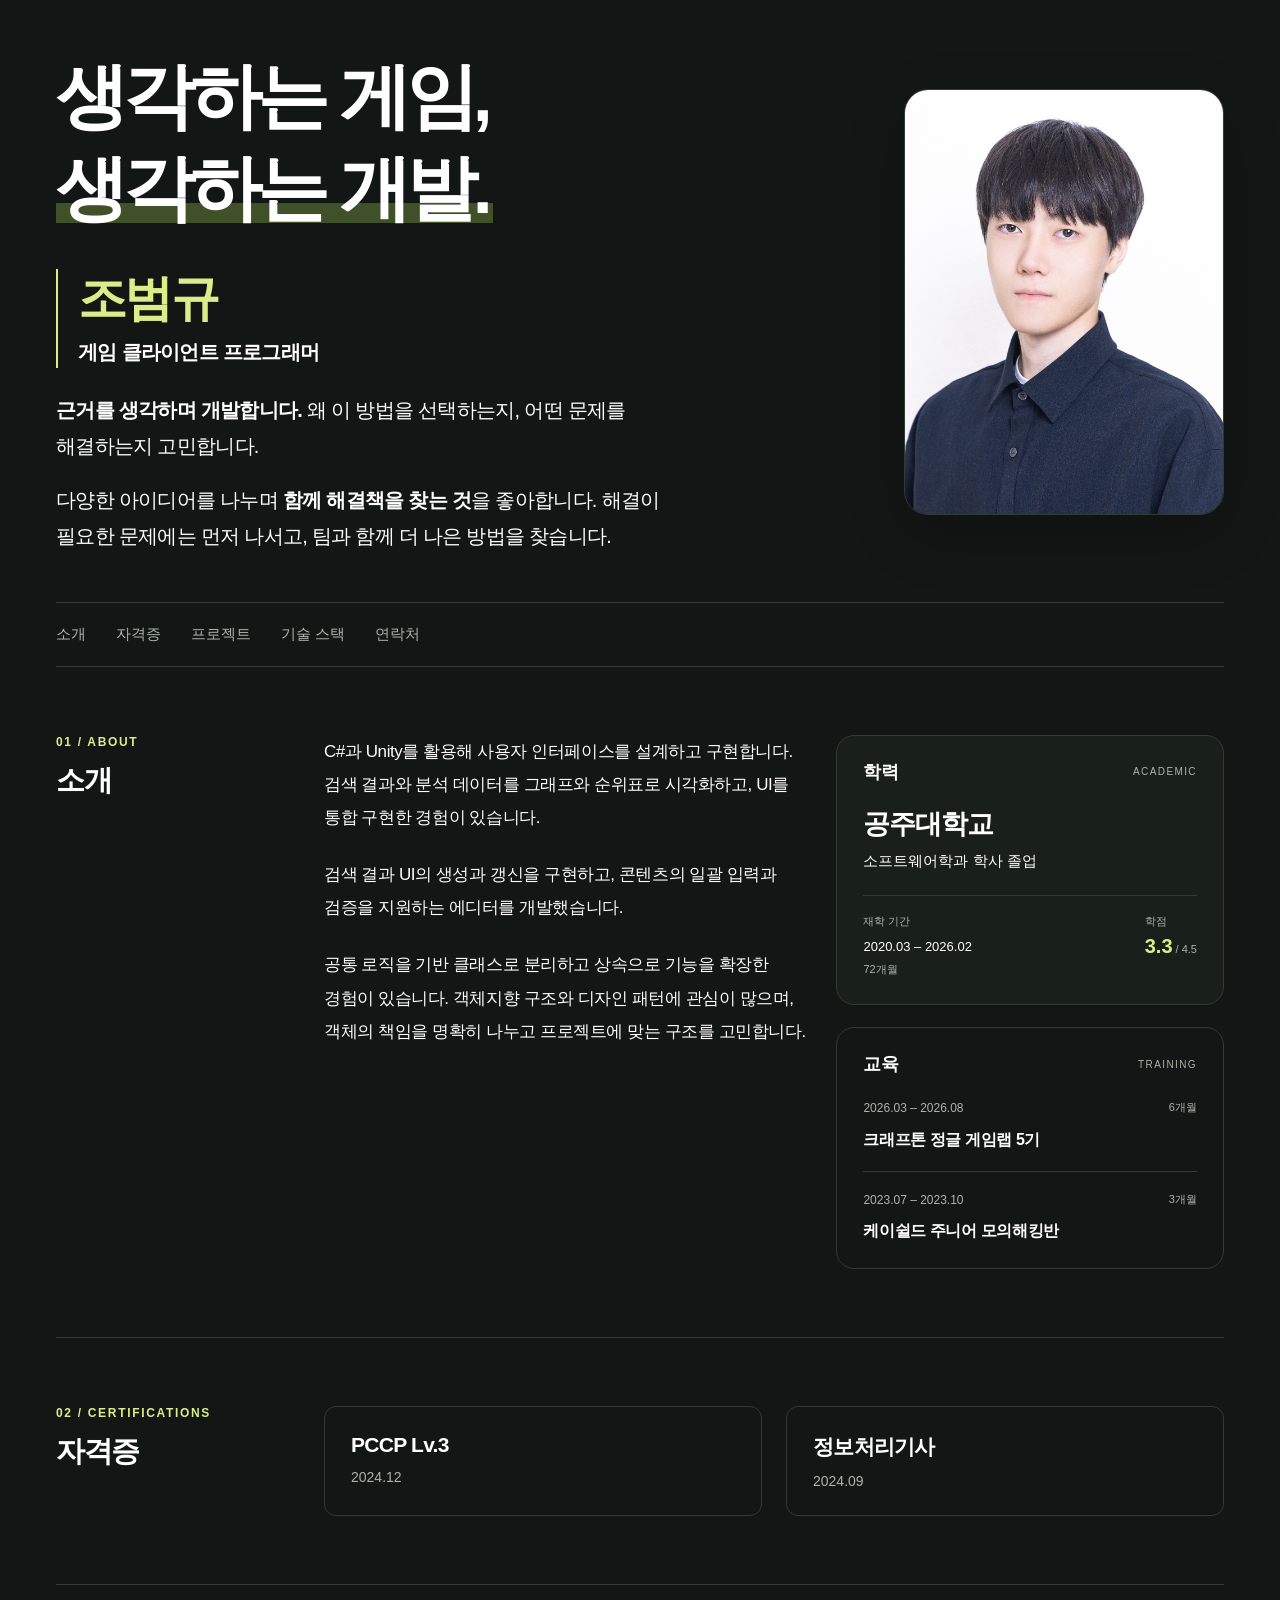
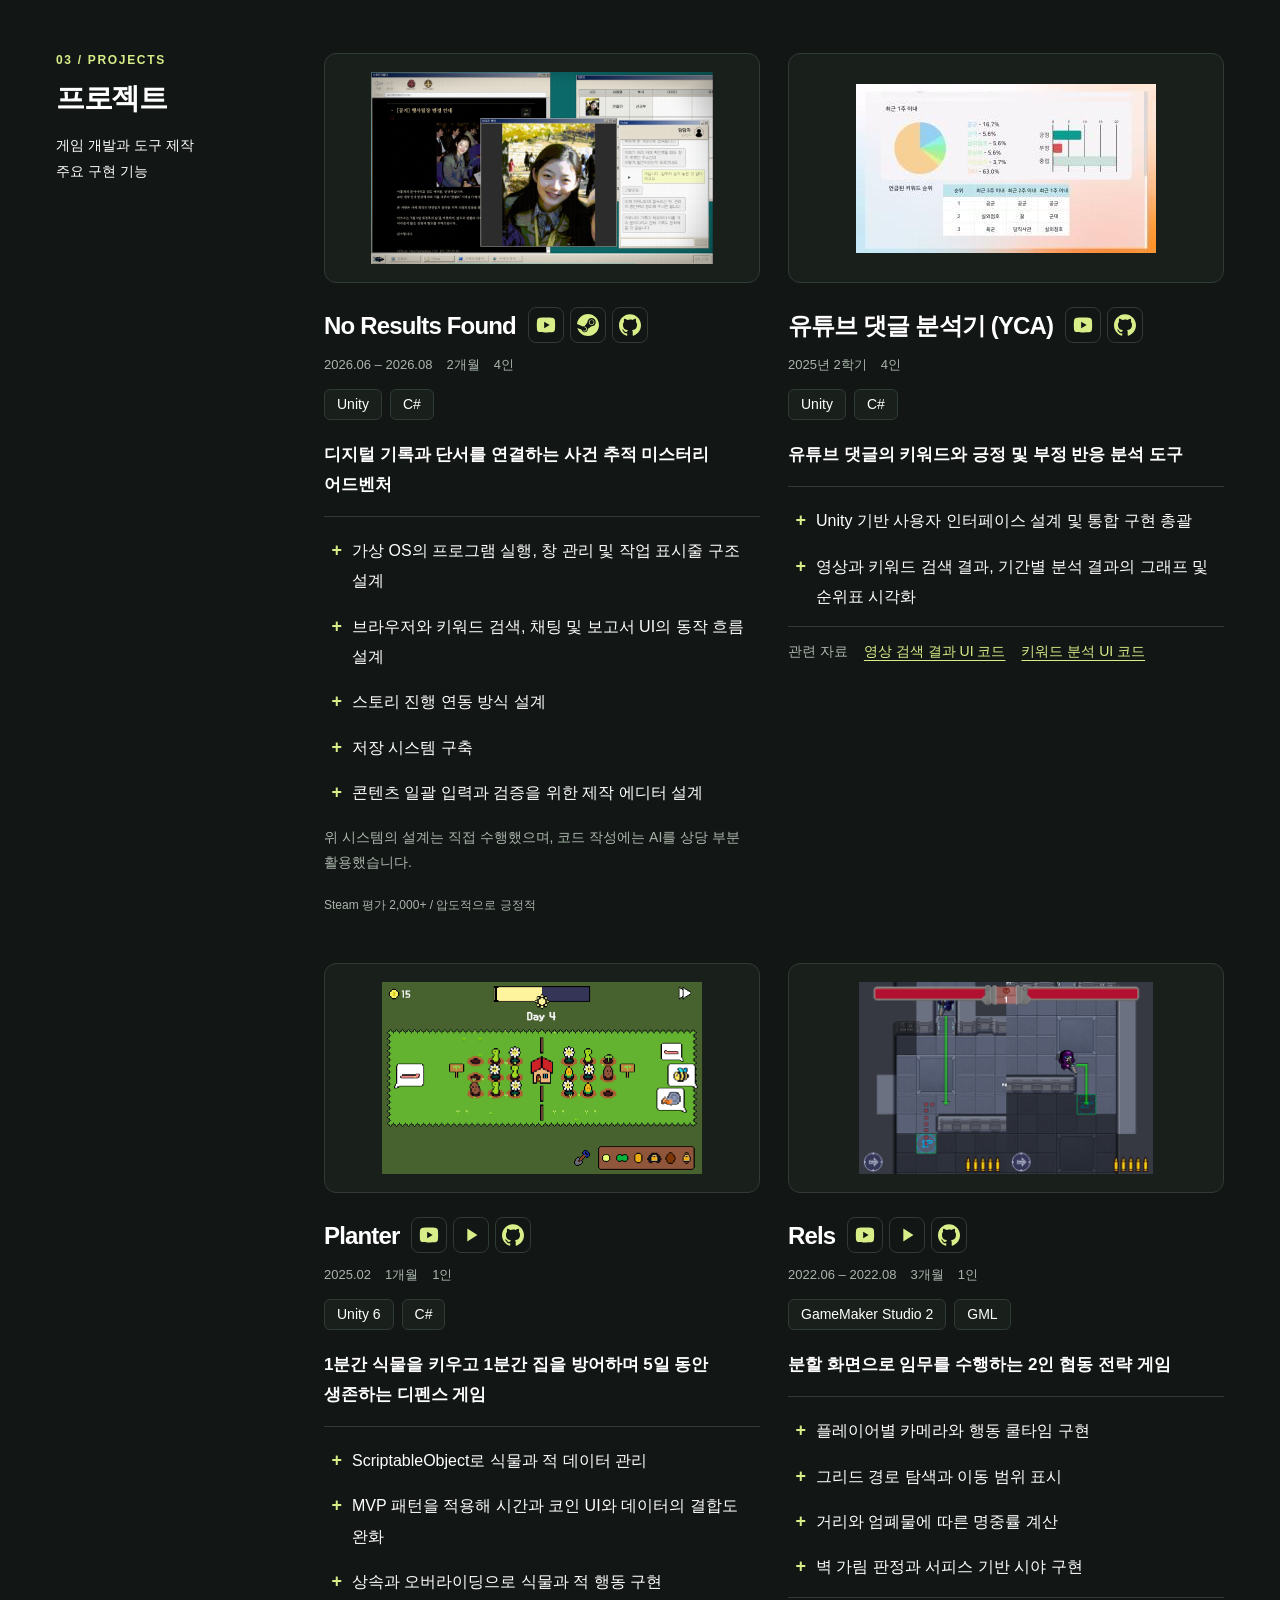
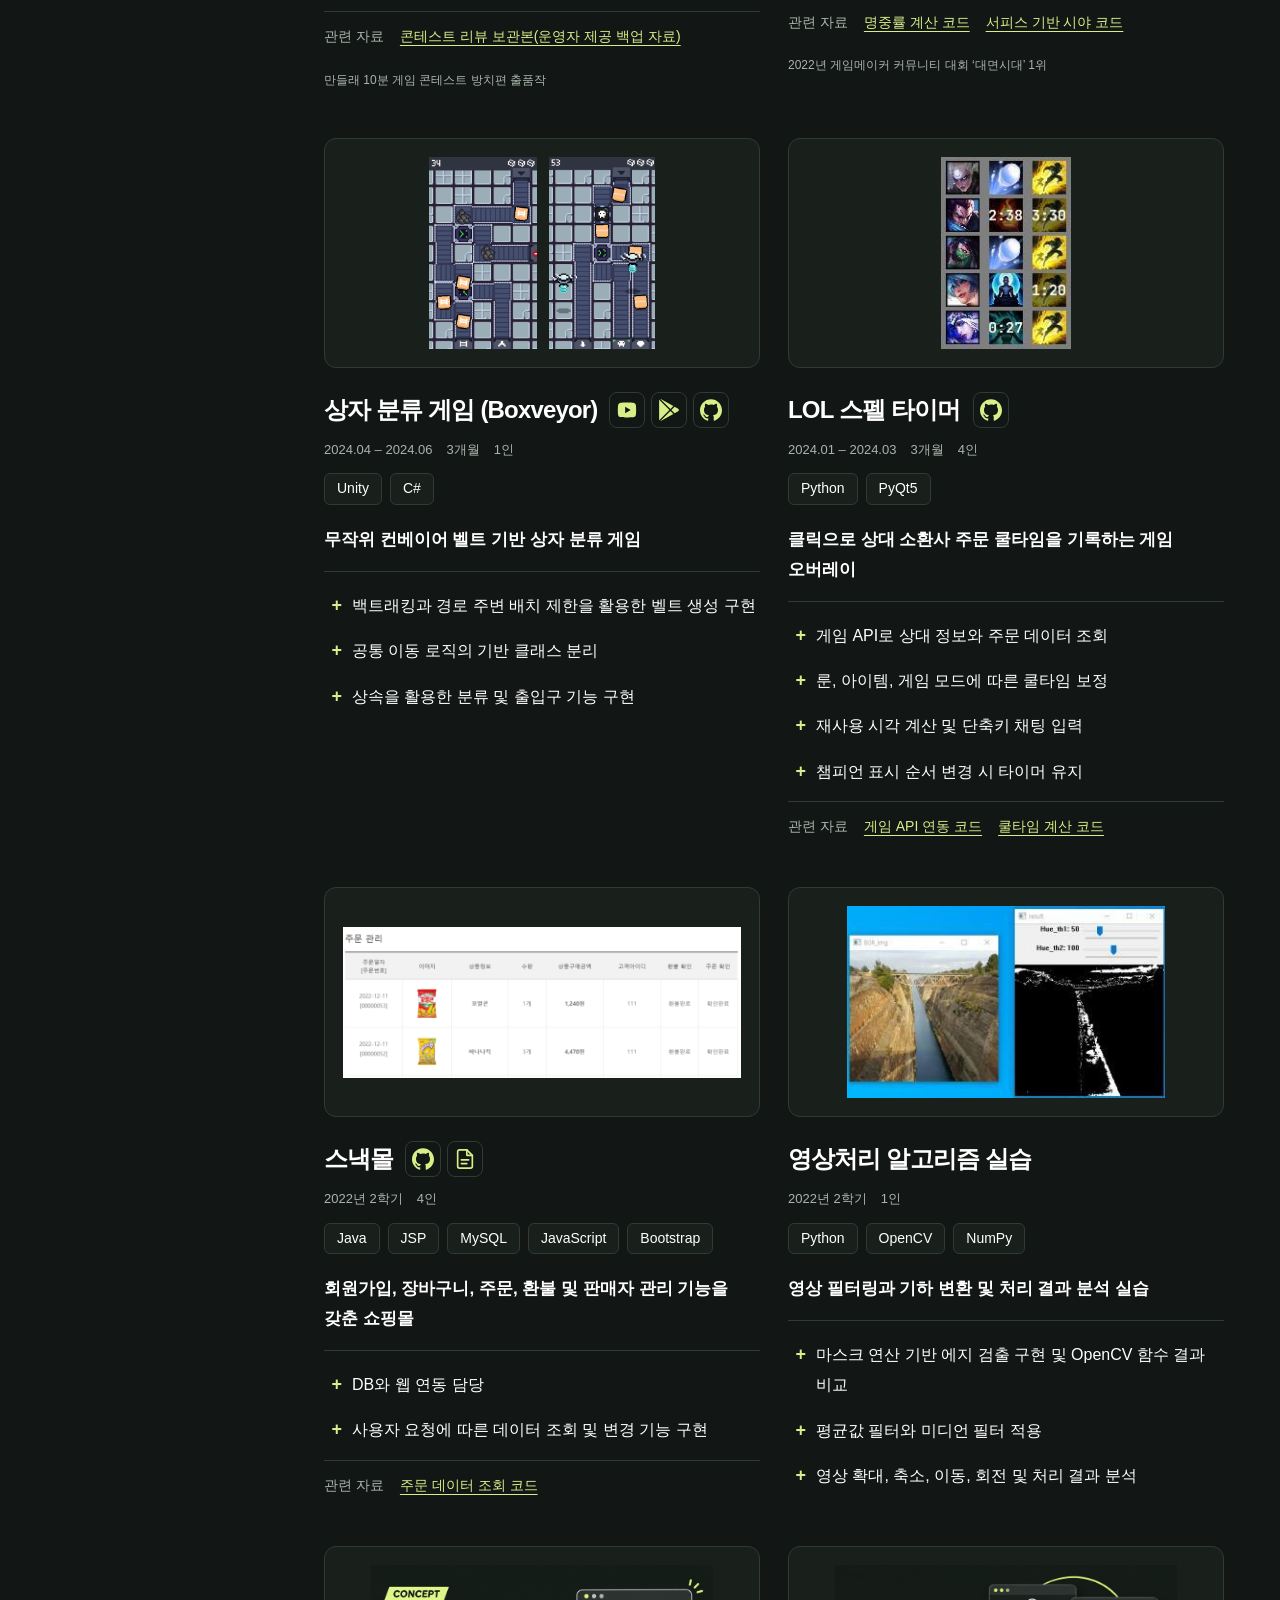
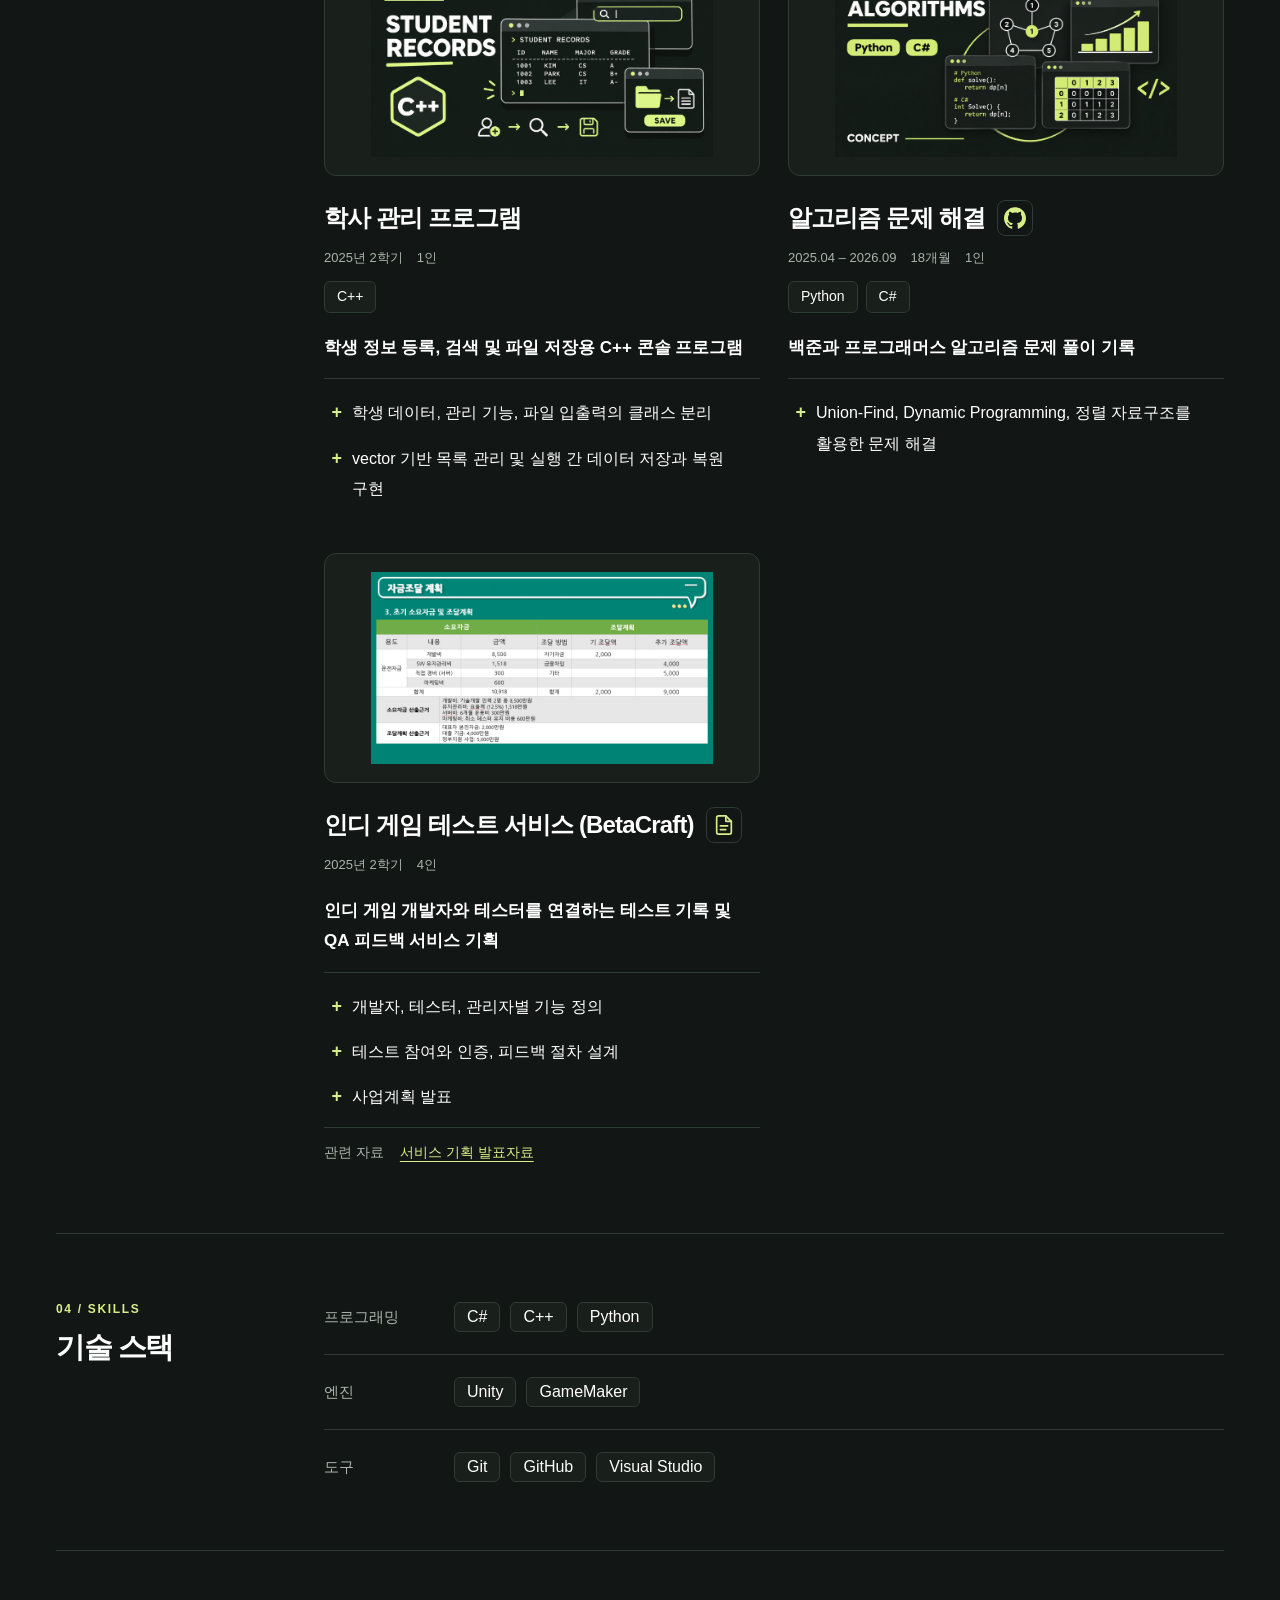
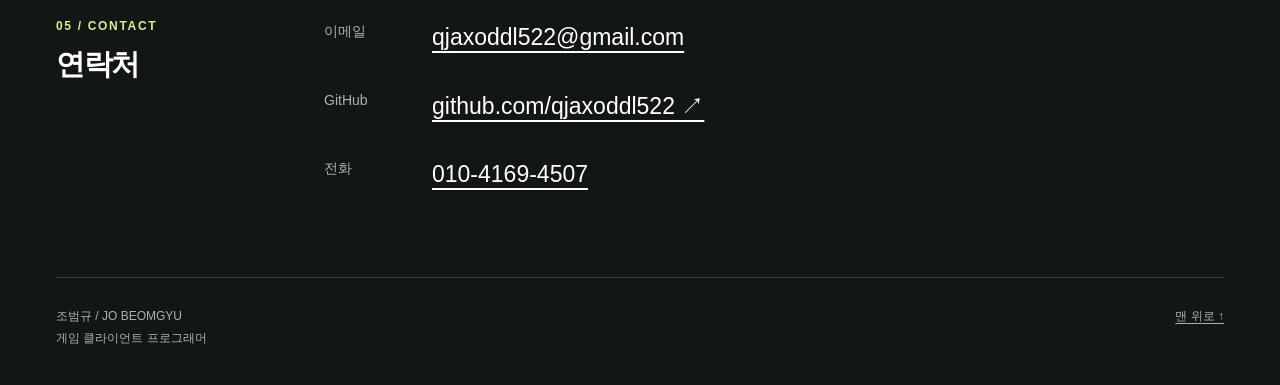
==== commit 2c037c1e: "프로젝트 레이아웃 수정 및 관련 자료 추가" ====
--- a/index.html
+++ b/index.html
@@ -127,11 +127,13 @@
               <ul class="project-tech-stack" aria-label="기술 스택"><li class="skill-tag">Unity</li><li class="skill-tag">C#</li></ul>
               <p class="project-description">디지털 기록과 단서를 연결하는 사건 추적 미스터리 어드벤처</p>
               <ul class="project-points">
-                <li>가상 OS의 프로그램 실행과 창 관리, 작업 표시줄 구현</li>
-                <li>브라우저와 키워드 검색, 채팅과 보고서 등 조사용 UI 구현</li>
-                <li>3D 상호작용과 증거 보드 구현 및 스토리 진행 연동</li>
-                <li>콘텐츠 일괄 입력과 검증을 위한 제작 에디터 개발</li>
-              </ul>
+                <li>가상 OS의 프로그램 실행, 창 관리 및 작업 표시줄 구조 설계</li>
+                <li>브라우저와 키워드 검색, 채팅 및 보고서 UI의 동작 흐름 설계</li>
+                <li>스토리 진행 연동 방식 설계</li>
+                <li>저장 시스템 구축</li>
+                <li>콘텐츠 일괄 입력과 검증을 위한 제작 에디터 설계</li>
+              </ul>
+              <p class="project-development-note">위 시스템의 설계는 직접 수행했으며, 코드 작성에는 AI를 상당 부분 활용했습니다.</p>
               <p class="source-note">Steam 평가 2,000+ / 압도적으로 긍정적</p>
             </article>
             <article class="project-card" aria-labelledby="yca-title">
@@ -152,6 +154,11 @@
                 <li>Unity 기반 사용자 인터페이스 설계 및 통합 구현 총괄</li>
                 <li>영상과 키워드 검색 결과, 기간별 분석 결과의 그래프 및 순위표 시각화</li>
               </ul>
+              <p class="project-evidence">
+                <span>관련 자료</span>
+                <a href="https://github.com/qjaxoddl522/YCA/tree/main/Assets/Scripts/Result%20-%20Link" target="_blank" rel="noopener noreferrer">영상 검색 결과 UI 코드</a>
+                <a href="https://github.com/qjaxoddl522/YCA/tree/main/Assets/Scripts/Result%20-%20Keyword" target="_blank" rel="noopener noreferrer">키워드 분석 UI 코드</a>
+              </p>
             </article>
             <article class="project-card" aria-labelledby="planter-title">
               <figure class="project-media">
@@ -165,7 +172,7 @@
                   <a href="https://github.com/qjaxoddl522/Planter" target="_blank" rel="noopener noreferrer" aria-label="Planter GitHub 코드, 새 탭" class="project-icon-link" title="GitHub 열기"><img src="assets/github.svg" width="22" height="22" alt="" aria-hidden="true"></a>
                 </div>
               </div>
-              <p class="project-meta"><span>2025.02</span><span>1개월</span></p>
+              <p class="project-meta"><span>2025.02</span><span>1개월</span><span>1인</span></p>
               <ul class="project-tech-stack" aria-label="기술 스택"><li class="skill-tag">Unity 6</li><li class="skill-tag">C#</li></ul>
               <p class="project-description">1분간 식물을 키우고 1분간 집을 방어하며 5일 동안 생존하는 디펜스 게임</p>
               <ul class="project-points">
@@ -173,8 +180,11 @@
                 <li>MVP 패턴을 적용해 시간과 코인 UI와 데이터의 결합도 완화</li>
                 <li>상속과 오버라이딩으로 식물과 적 행동 구현</li>
               </ul>
+              <p class="project-evidence">
+                <span>관련 자료</span>
+                <a href="reviews/planter/index.html">콘테스트 리뷰 보관본(운영자 제공 백업 자료)</a>
+              </p>
               <p class="source-note">만들래 10분 게임 콘테스트 방치편 출품작</p>
-              <p class="project-review-link"><a href="reviews/planter/index.html">콘테스트 리뷰 보관본</a><span>운영자 제공 백업 자료</span></p>
             </article>
             <article class="project-card" aria-labelledby="rels-title">
               <figure class="project-media">
@@ -188,7 +198,7 @@
                   <a href="https://github.com/qjaxoddl522/Rels" target="_blank" rel="noopener noreferrer" aria-label="Rels GitHub 코드, 새 탭" class="project-icon-link" title="GitHub 열기"><img src="assets/github.svg" width="22" height="22" alt="" aria-hidden="true"></a>
                 </div>
               </div>
-              <p class="project-meta"><span>2022.06 – 2022.08</span><span>3개월</span></p>
+              <p class="project-meta"><span>2022.06 – 2022.08</span><span>3개월</span><span>1인</span></p>
               <ul class="project-tech-stack" aria-label="기술 스택"><li class="skill-tag">GameMaker Studio 2</li><li class="skill-tag">GML</li></ul>
               <p class="project-description">분할 화면으로 임무를 수행하는 2인 협동 전략 게임</p>
               <ul class="project-points">
@@ -197,6 +207,11 @@
                 <li>거리와 엄폐물에 따른 명중률 계산</li>
                 <li>벽 가림 판정과 서피스 기반 시야 구현</li>
               </ul>
+              <p class="project-evidence">
+                <span>관련 자료</span>
+                <a href="https://github.com/qjaxoddl522/Rels/blob/main/scripts/scr_hitrate/scr_hitrate.gml" target="_blank" rel="noopener noreferrer">명중률 계산 코드</a>
+                <a href="https://github.com/qjaxoddl522/Rels/blob/main/objects/obj_camera/Draw_0.gml" target="_blank" rel="noopener noreferrer">서피스 기반 시야 코드</a>
+              </p>
               <p class="source-note">2022년 게임메이커 커뮤니티 대회 ‘대면시대’ 1위</p>
             </article>
             <article class="project-card" aria-labelledby="boxveyor-title">
@@ -217,7 +232,8 @@
               <p class="project-description">무작위 컨베이어 벨트 기반 상자 분류 게임</p>
               <ul class="project-points">
                 <li>백트래킹과 경로 주변 배치 제한을 활용한 벨트 생성 구현</li>
-                <li>공통 이동 로직의 기반 클래스 분리<br>상속을 활용한 분류 및 출입구 기능 구현</li>
+                <li>공통 이동 로직의 기반 클래스 분리</li>
+                <li>상속을 활용한 분류 및 출입구 기능 구현</li>
               </ul>
             </article>
             <article class="project-card" aria-labelledby="spell-timer-title">
@@ -236,8 +252,14 @@
               <ul class="project-points">
                 <li>게임 API로 상대 정보와 주문 데이터 조회</li>
                 <li>룬, 아이템, 게임 모드에 따른 쿨타임 보정</li>
-                <li>재사용 시각 계산 및 단축키 채팅 입력<br>챔피언 표시 순서 변경 시 타이머 유지</li>
-              </ul>
+                <li>재사용 시각 계산 및 단축키 채팅 입력</li>
+                <li>챔피언 표시 순서 변경 시 타이머 유지</li>
+              </ul>
+              <p class="project-evidence">
+                <span>관련 자료</span>
+                <a href="https://github.com/qjaxoddl522/LOL-SpellTimer/blob/main/LOL_SpellTimer.py#L63" target="_blank" rel="noopener noreferrer">게임 API 연동 코드</a>
+                <a href="https://github.com/qjaxoddl522/LOL-SpellTimer/blob/main/LOL_SpellTimer.py#L291" target="_blank" rel="noopener noreferrer">쿨타임 계산 코드</a>
+              </p>
             </article>
             <article class="project-card" aria-labelledby="snackmall-title">
               <figure class="project-media">
@@ -245,11 +267,19 @@
               </figure>
               <div class="project-heading">
                 <h3 class="project-title" id="snackmall-title">스낵몰</h3>
+                <div class="project-links">
+                  <a href="https://github.com/qjaxoddl522/Snackmall" target="_blank" rel="noopener noreferrer" aria-label="스낵몰 GitHub 코드, 새 탭" class="project-icon-link" title="GitHub 열기"><img src="assets/github.svg" width="22" height="22" alt="" aria-hidden="true"></a>
+                  <a href="assets/docs/snackmall.pdf" target="_blank" rel="noopener noreferrer" aria-label="스낵몰 발표자료 PDF, 새 탭" class="project-icon-link" title="발표자료 보기 (PDF)"><svg width="22" height="22" viewBox="0 0 24 24" fill="none" stroke="currentColor" stroke-width="1.8" stroke-linecap="round" stroke-linejoin="round" aria-hidden="true" focusable="false"><path d="M14 2H6a2 2 0 0 0-2 2v16a2 2 0 0 0 2 2h12a2 2 0 0 0 2-2V8z"/><path d="M14 2v6h6M8 13h8M8 17h6"/></svg></a>
+                </div>
               </div>
               <p class="project-meta"><span>2022년 2학기</span><span>4인</span></p>
               <ul class="project-tech-stack" aria-label="기술 스택"><li class="skill-tag">Java</li><li class="skill-tag">JSP</li><li class="skill-tag">MySQL</li><li class="skill-tag">JavaScript</li><li class="skill-tag">Bootstrap</li></ul>
               <p class="project-description">회원가입, 장바구니, 주문, 환불 및 판매자 관리 기능을 갖춘 쇼핑몰</p>
               <ul class="project-points"><li>DB와 웹 연동 담당</li><li>사용자 요청에 따른 데이터 조회 및 변경 기능 구현</li></ul>
+              <p class="project-evidence">
+                <span>관련 자료</span>
+                <a href="https://github.com/qjaxoddl522/Snackmall/blob/main/order.jsp#L49" target="_blank" rel="noopener noreferrer">주문 데이터 조회 코드</a>
+              </p>
             </article>
             <article class="project-card" aria-labelledby="image-processing-title">
               <figure class="project-media">
@@ -258,12 +288,13 @@
               <div class="project-heading">
                 <h3 class="project-title" id="image-processing-title">영상처리 알고리즘 실습</h3>
               </div>
-              <p class="project-meta"><span>2022년 2학기</span></p>
+              <p class="project-meta"><span>2022년 2학기</span><span>1인</span></p>
               <ul class="project-tech-stack" aria-label="기술 스택"><li class="skill-tag">Python</li><li class="skill-tag">OpenCV</li><li class="skill-tag">NumPy</li></ul>
               <p class="project-description">영상 필터링과 기하 변환 및 처리 결과 분석 실습</p>
               <ul class="project-points">
                 <li>마스크 연산 기반 에지 검출 구현 및 OpenCV 함수 결과 비교</li>
-                <li>평균값 필터와 미디언 필터 적용<br>영상 확대, 축소, 이동, 회전 및 처리 결과 분석</li>
+                <li>평균값 필터와 미디언 필터 적용</li>
+                <li>영상 확대, 축소, 이동, 회전 및 처리 결과 분석</li>
               </ul>
 
             </article>
@@ -274,7 +305,7 @@
               <div class="project-heading">
                 <h3 class="project-title" id="academic-manager-title">학사 관리 프로그램</h3>
               </div>
-              <p class="project-meta"><span>2025년 2학기</span></p>
+              <p class="project-meta"><span>2025년 2학기</span><span>1인</span></p>
               <ul class="project-tech-stack" aria-label="기술 스택"><li class="skill-tag">C++</li></ul>
               <p class="project-description">학생 정보 등록, 검색 및 파일 저장용 C++ 콘솔 프로그램</p>
               <ul class="project-points"><li>학생 데이터, 관리 기능, 파일 입출력의 클래스 분리</li><li>vector 기반 목록 관리 및 실행 간 데이터 저장과 복원 구현</li></ul>
@@ -289,7 +320,7 @@
                   <a href="https://github.com/qjaxoddl522/PS" target="_blank" rel="noopener noreferrer" aria-label="알고리즘 문제 풀이 GitHub 기록, 새 탭" class="project-icon-link" title="GitHub 열기"><img src="assets/github.svg" width="22" height="22" alt="" aria-hidden="true"></a>
                 </div>
               </div>
-              <p class="project-meta"><span>2025.04 – 2026.09</span><span>18개월</span></p>
+              <p class="project-meta"><span>2025.04 – 2026.09</span><span>18개월</span><span>1인</span></p>
               <ul class="project-tech-stack" aria-label="기술 스택"><li class="skill-tag">Python</li><li class="skill-tag">C#</li></ul>
               <p class="project-description">백준과 프로그래머스 알고리즘 문제 풀이 기록</p>
               <ul class="project-points"><li>Union-Find, Dynamic Programming, 정렬 자료구조를 활용한 문제 해결</li></ul>
@@ -304,9 +335,13 @@
                   <a href="assets/docs/betacraft.pdf" target="_blank" rel="noopener noreferrer" aria-label="BetaCraft 발표자료 PDF, 새 탭" class="project-icon-link" title="발표자료 보기 (PDF)"><svg width="22" height="22" viewBox="0 0 24 24" fill="none" stroke="currentColor" stroke-width="1.8" stroke-linecap="round" stroke-linejoin="round" aria-hidden="true" focusable="false"><path d="M14 2H6a2 2 0 0 0-2 2v16a2 2 0 0 0 2 2h12a2 2 0 0 0 2-2V8z"/><path d="M14 2v6h6M8 13h8M8 17h6"/></svg></a>
                 </div>
               </div>
-              <p class="project-meta"><span>2025년 2학기</span><span>4인</span><span>서비스 기획</span></p>
+              <p class="project-meta"><span>2025년 2학기</span><span>4인</span></p>
               <p class="project-description">인디 게임 개발자와 테스터를 연결하는 테스트 기록 및 QA 피드백 서비스 기획</p>
               <ul class="project-points"><li>개발자, 테스터, 관리자별 기능 정의</li><li>테스트 참여와 인증, 피드백 절차 설계</li><li>사업계획 발표</li></ul>
+              <p class="project-evidence">
+                <span>관련 자료</span>
+                <a href="assets/docs/betacraft.pdf" target="_blank" rel="noopener noreferrer">서비스 기획 발표자료</a>
+              </p>
             </article>
           </div>
         </div>
--- a/assets/styles.css
+++ b/assets/styles.css
@@ -158,22 +158,23 @@
 .project-heading .project-title { min-width: 0; }
 .project-title { margin: 0; font-size: 24px; line-height: 1.4; letter-spacing: -.035em; }
 .project-meta { display: flex; flex-wrap: wrap; gap: 2px 14px; margin: 10px 0 0; color: var(--muted); font-size: 13px; line-height: 1.8; }
+.project-evidence { display: flex; flex-wrap: wrap; gap: 6px 16px; margin: 14px 0 0; padding-top: 12px; border-top: 1px solid var(--line); font-size: 14px; line-height: 1.8; }
+.project-evidence span { color: var(--muted); }
+.project-evidence a { color: var(--accent); }
 .project-tech-stack { display: flex; flex-wrap: wrap; gap: 8px; margin: 12px 0 0; padding: 0; list-style: none; }
 .project-tech-stack .skill-tag { font-size: 14px; line-height: 1.4; white-space: nowrap; }
-.project-description { margin: 18px 0 0; color: var(--ink); font-size: 16px; line-height: 1.8; }
-.project-points { padding-left: 28px; margin: 26px 0 0; font-size: 15px; line-height: 1.9; }
+.project-description { margin: 20px 0 0; padding-bottom: 16px; border-bottom: 1px solid var(--line); color: var(--ink); font-size: 17px; font-weight: 600; line-height: 1.75; }
+.project-points { padding-left: 28px; margin: 16px 0 0; color: var(--ink); font-size: 16px; font-weight: 400; line-height: 1.9; }
 .project-points li + li { margin-top: 12px; }
 .project-points li::marker { content: "+  "; color: var(--accent); font-size: 18px; font-weight: 800; }
 .project-points strong { color: var(--accent); font-weight: 650; }
+.project-development-note { margin: 16px 0 0; color: var(--muted); font-size: 14px; line-height: 1.8; }
 .project-icon-link { display: inline-flex; align-items: center; justify-content: center; width: 36px; height: 36px; border: 1px solid var(--line); border-radius: 8px; vertical-align: middle; text-decoration: none; }
 .project-icon-link img { display: block; }
 .project-icon-link:hover { background: var(--highlight); border-color: var(--accent); }
 .project-links { display: flex; align-items: center; flex: 0 0 auto; gap: 6px; }
 .project-links a { color: var(--accent); }
 .source-note { color: var(--muted); font-size: 12px; line-height: 1.7; margin: 20px 0 0; }
-.project-review-link { margin: 12px 0 0; font-size: 14px; line-height: 1.8; }
-.project-review-link a { color: var(--accent); }
-.project-review-link span { display: block; color: var(--muted); }
 .project-grid { display: grid; grid-template-columns: repeat(2, minmax(0, 1fr)); gap: 48px 28px; }
 .project-card { min-width: 0; }
 .project-media { height: 230px; margin: 0 0 24px; padding: 18px; display: flex; justify-content: center; align-items: center; gap: 12px; background: var(--surface); border: 1px solid var(--line); border-radius: 12px; }
@@ -244,6 +245,7 @@
   .skill-row { grid-template-columns: 1fr; gap: 12px; }
   .skill-tag { font-size: 15px; }
   .project-title { font-size: 22px; }
+  .project-heading { flex-wrap: wrap; }
   .project-media { height: 220px; }
   .contact-row { grid-template-columns: 1fr; gap: 4px; }
   .site-footer { align-items: flex-start; }
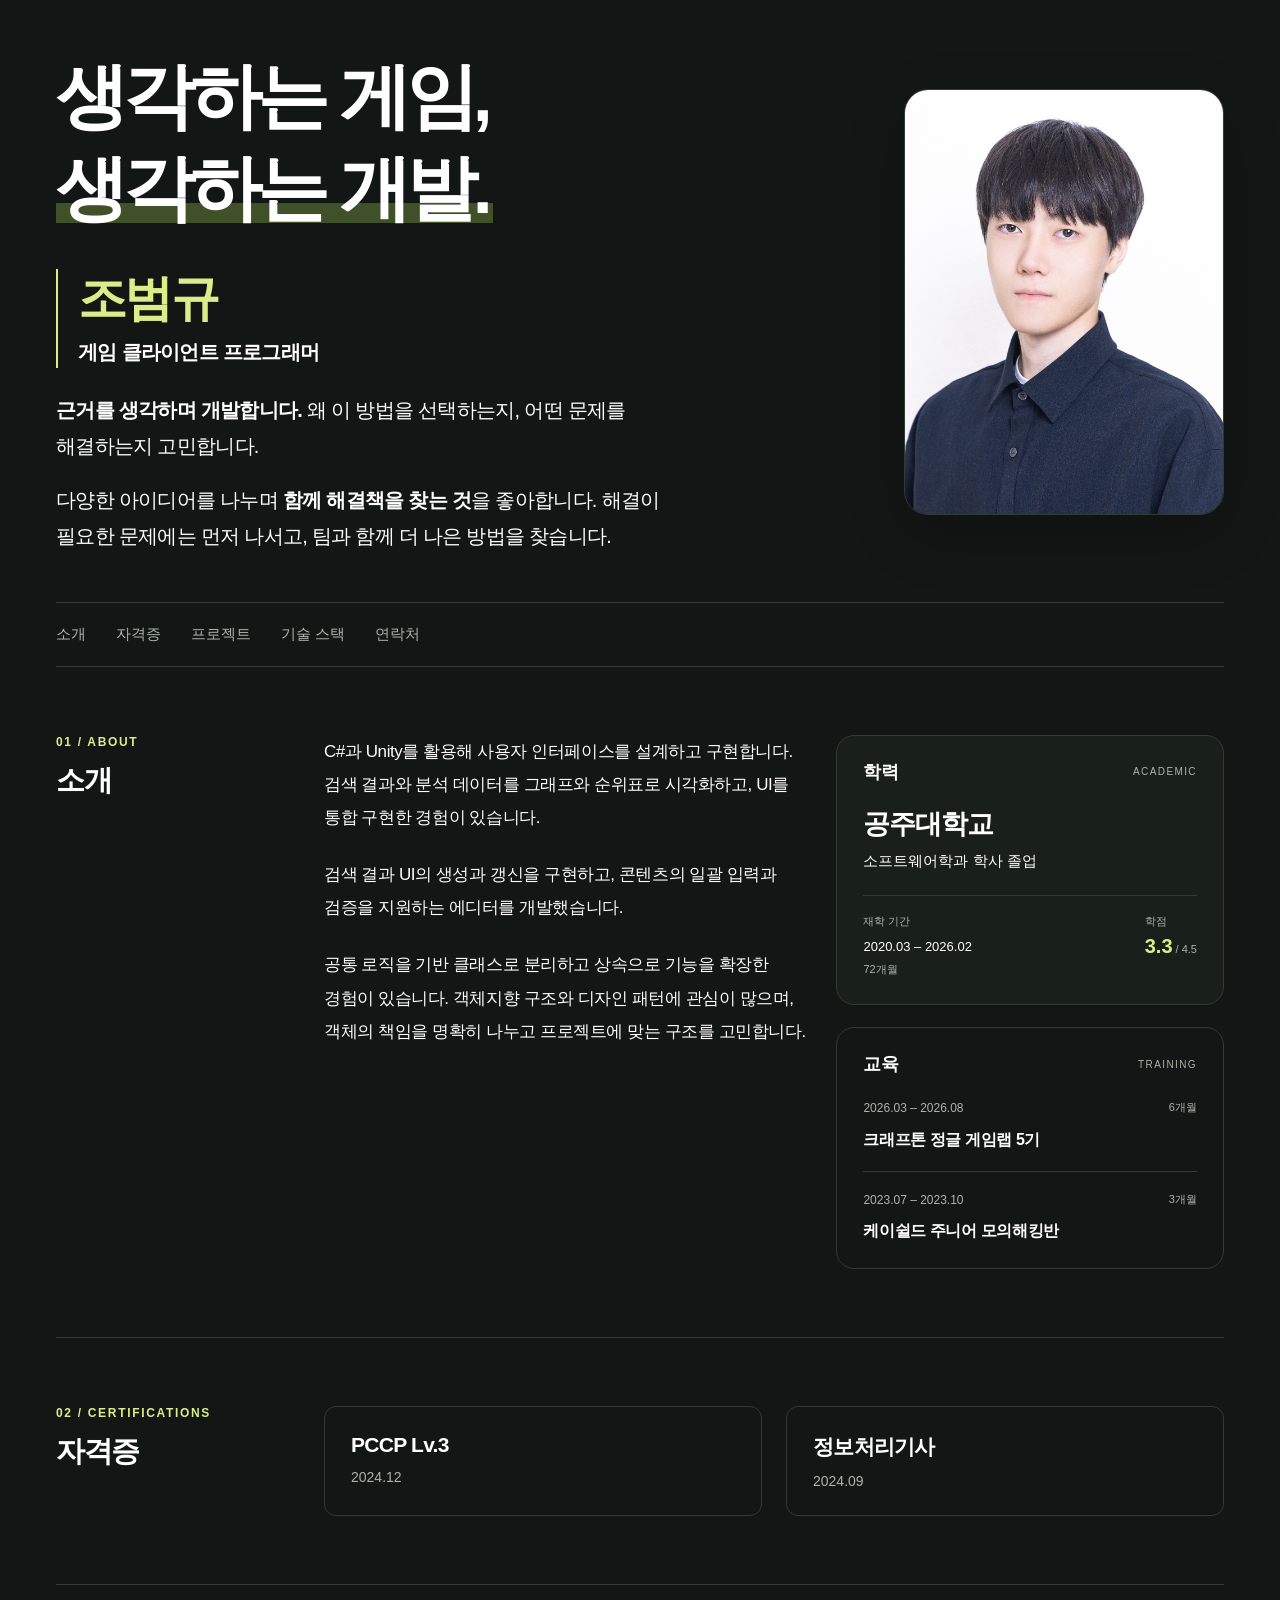
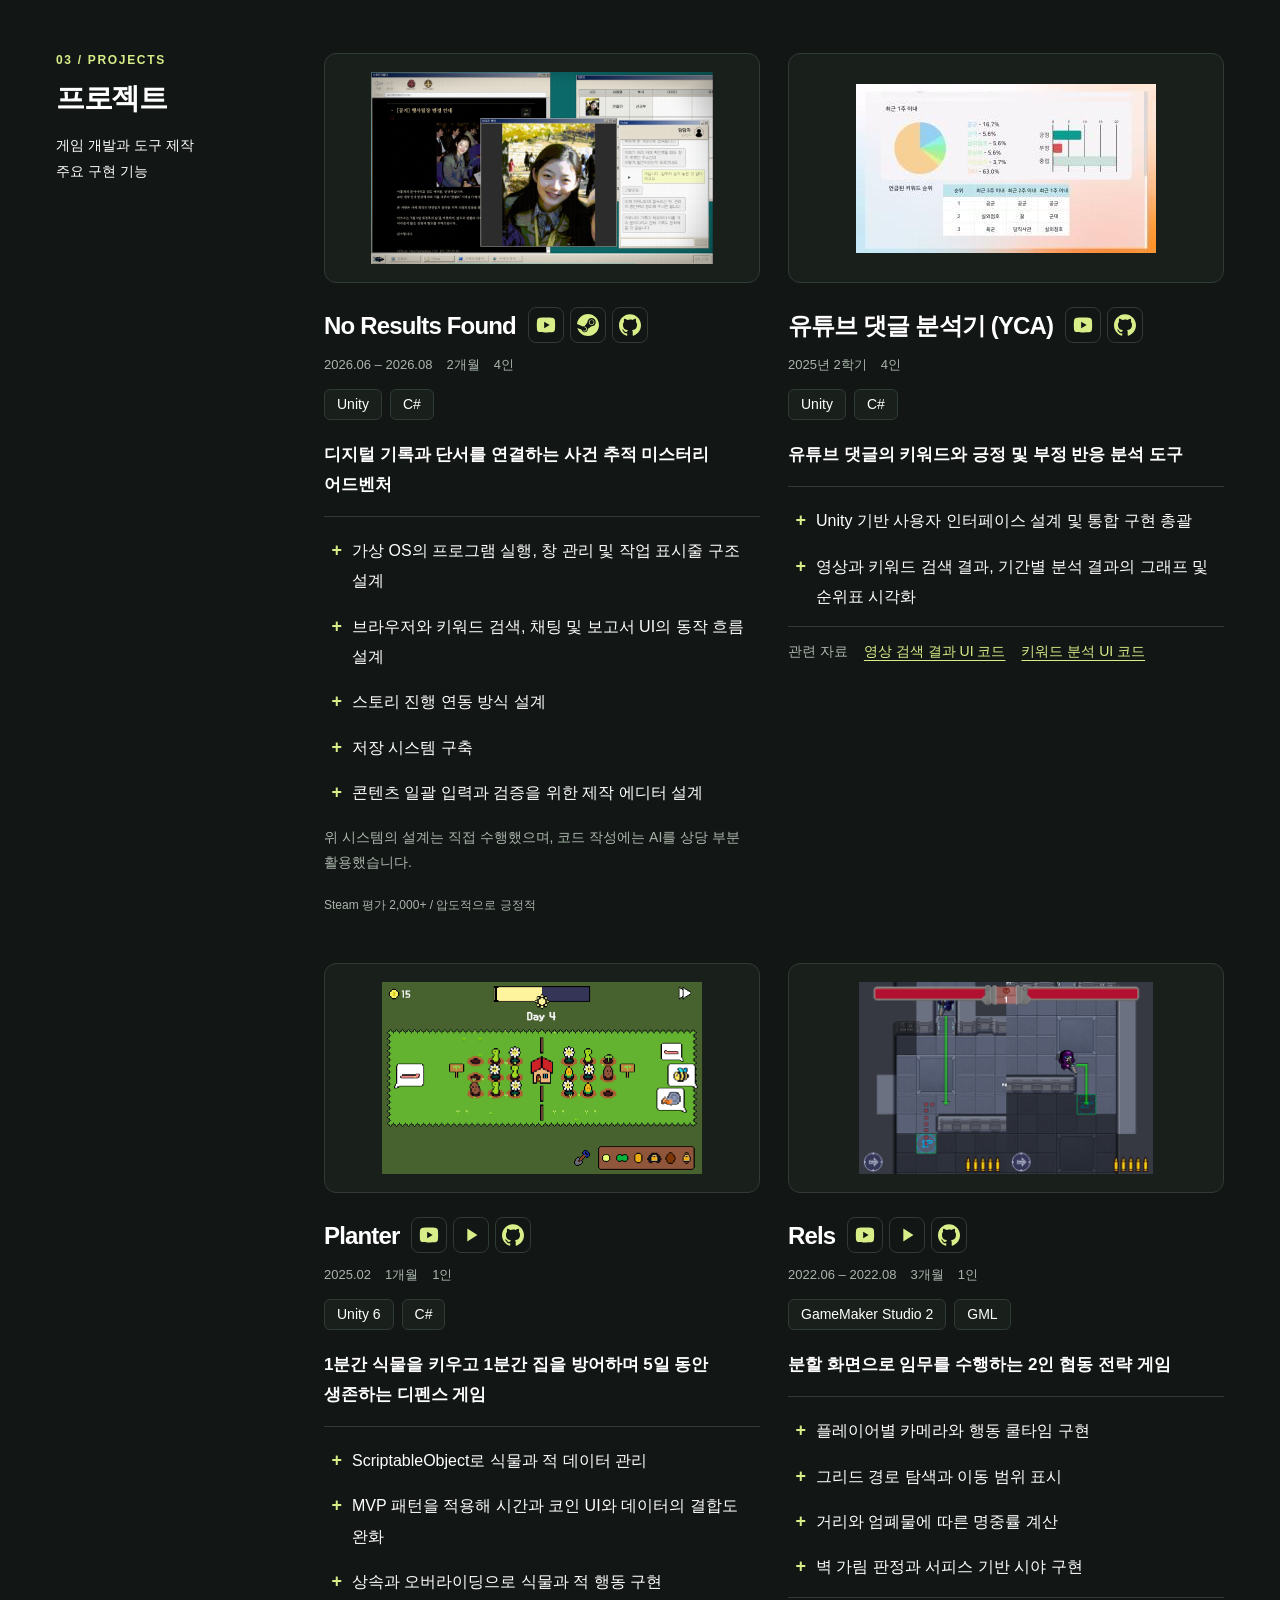
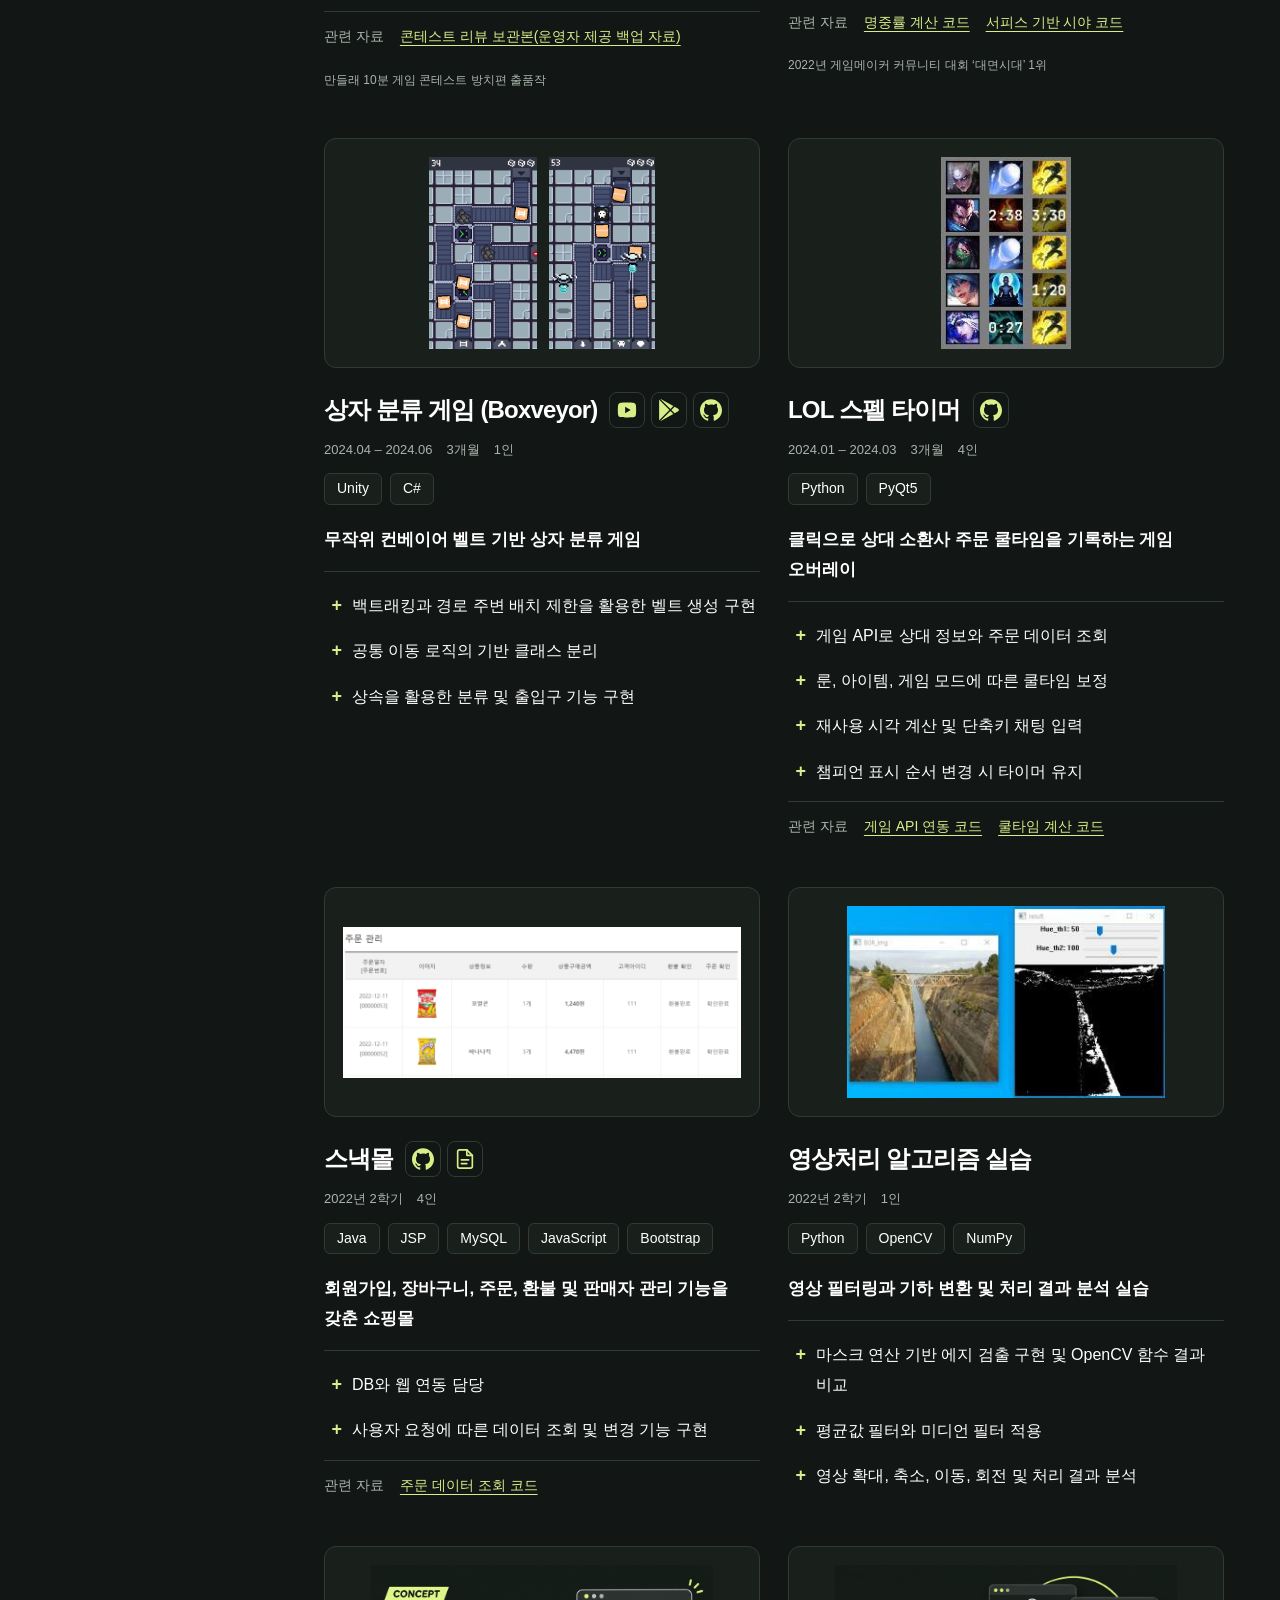
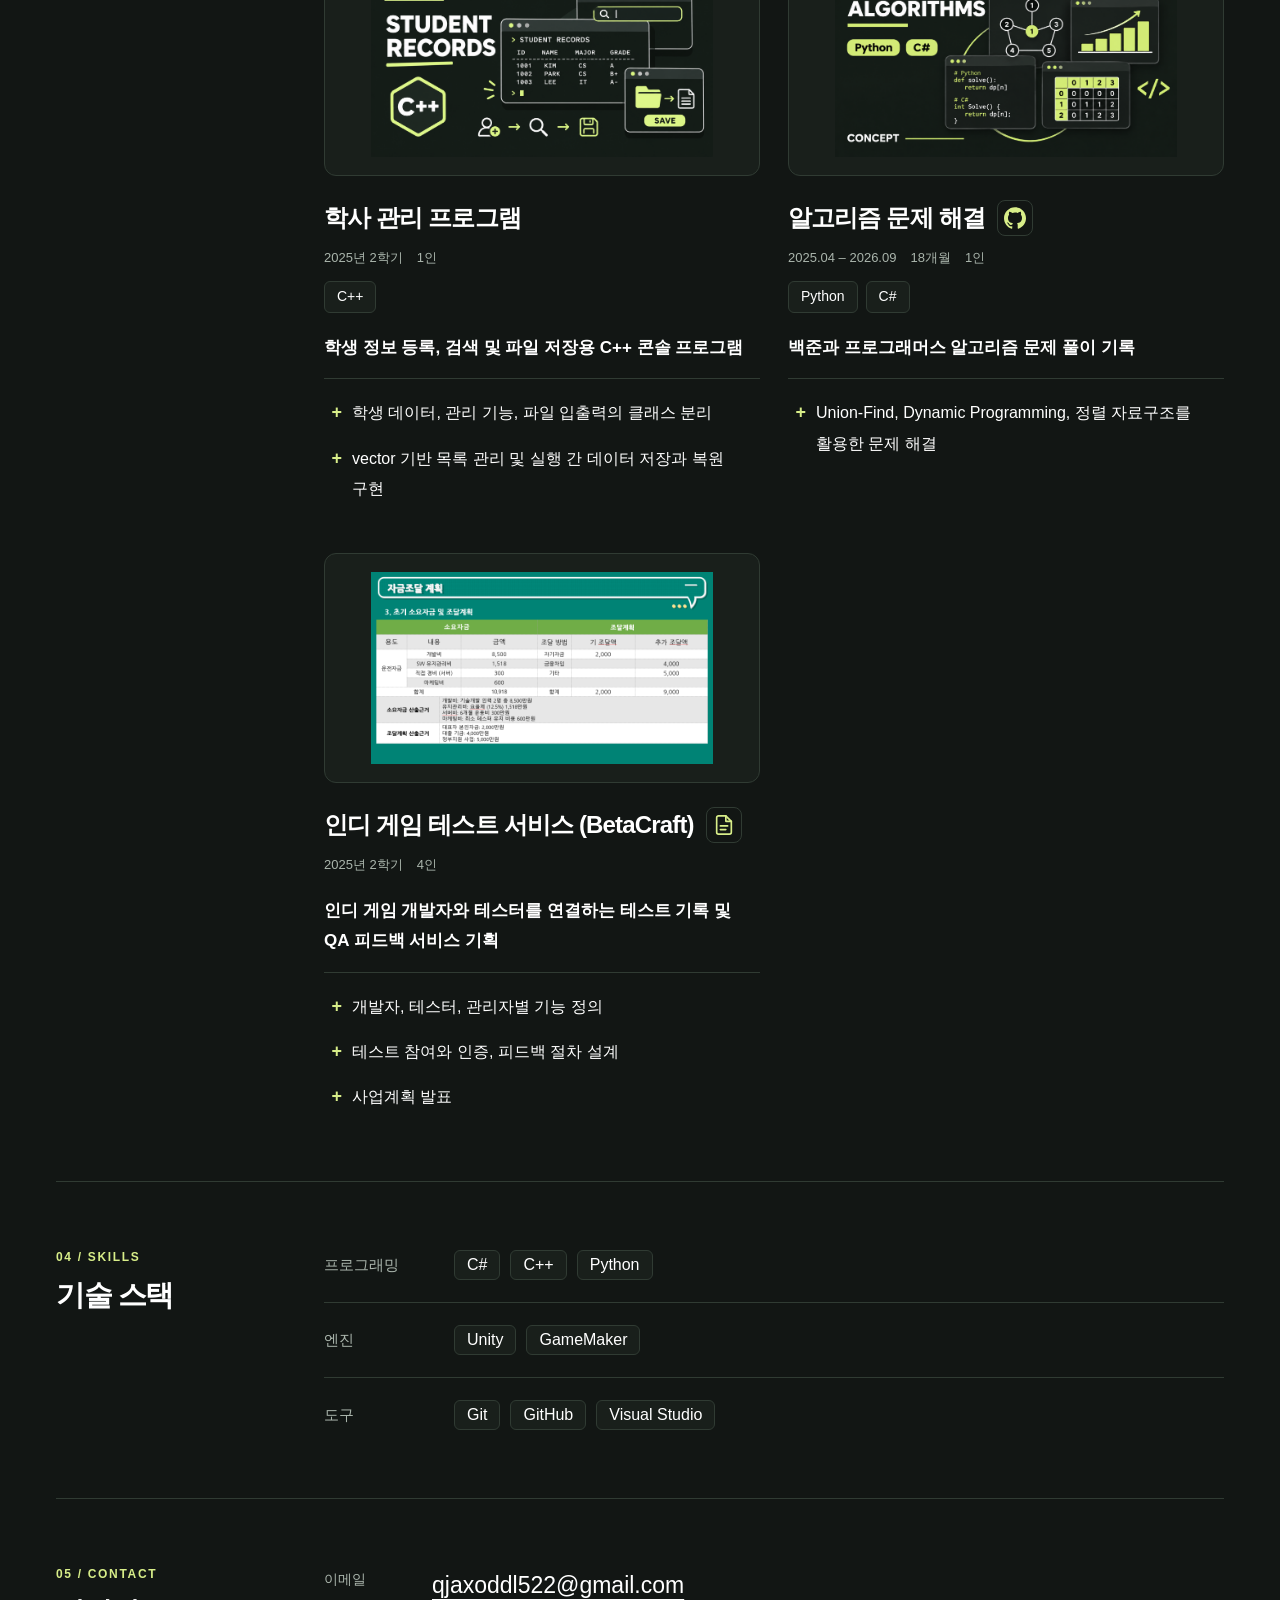
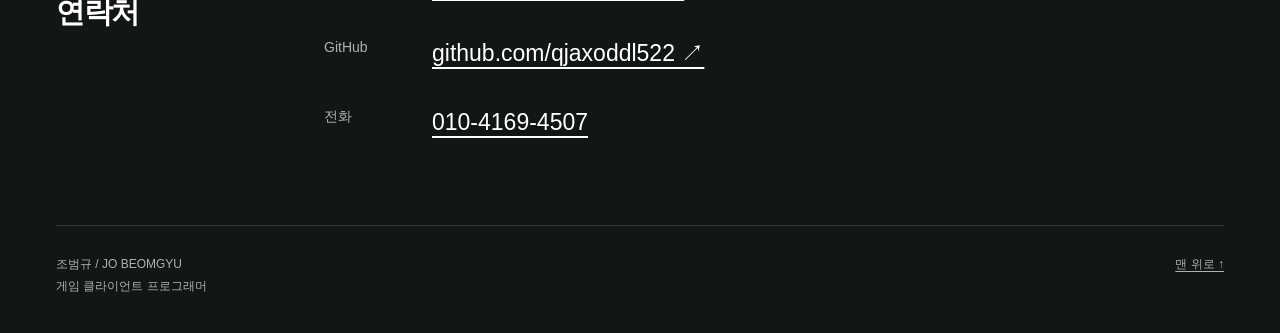
==== commit 399dc9a1: "Betacraft 중복 자료 제거" ====
--- a/index.html
+++ b/index.html
@@ -338,10 +338,6 @@
               <p class="project-meta"><span>2025년 2학기</span><span>4인</span></p>
               <p class="project-description">인디 게임 개발자와 테스터를 연결하는 테스트 기록 및 QA 피드백 서비스 기획</p>
               <ul class="project-points"><li>개발자, 테스터, 관리자별 기능 정의</li><li>테스트 참여와 인증, 피드백 절차 설계</li><li>사업계획 발표</li></ul>
-              <p class="project-evidence">
-                <span>관련 자료</span>
-                <a href="assets/docs/betacraft.pdf" target="_blank" rel="noopener noreferrer">서비스 기획 발표자료</a>
-              </p>
             </article>
           </div>
         </div>
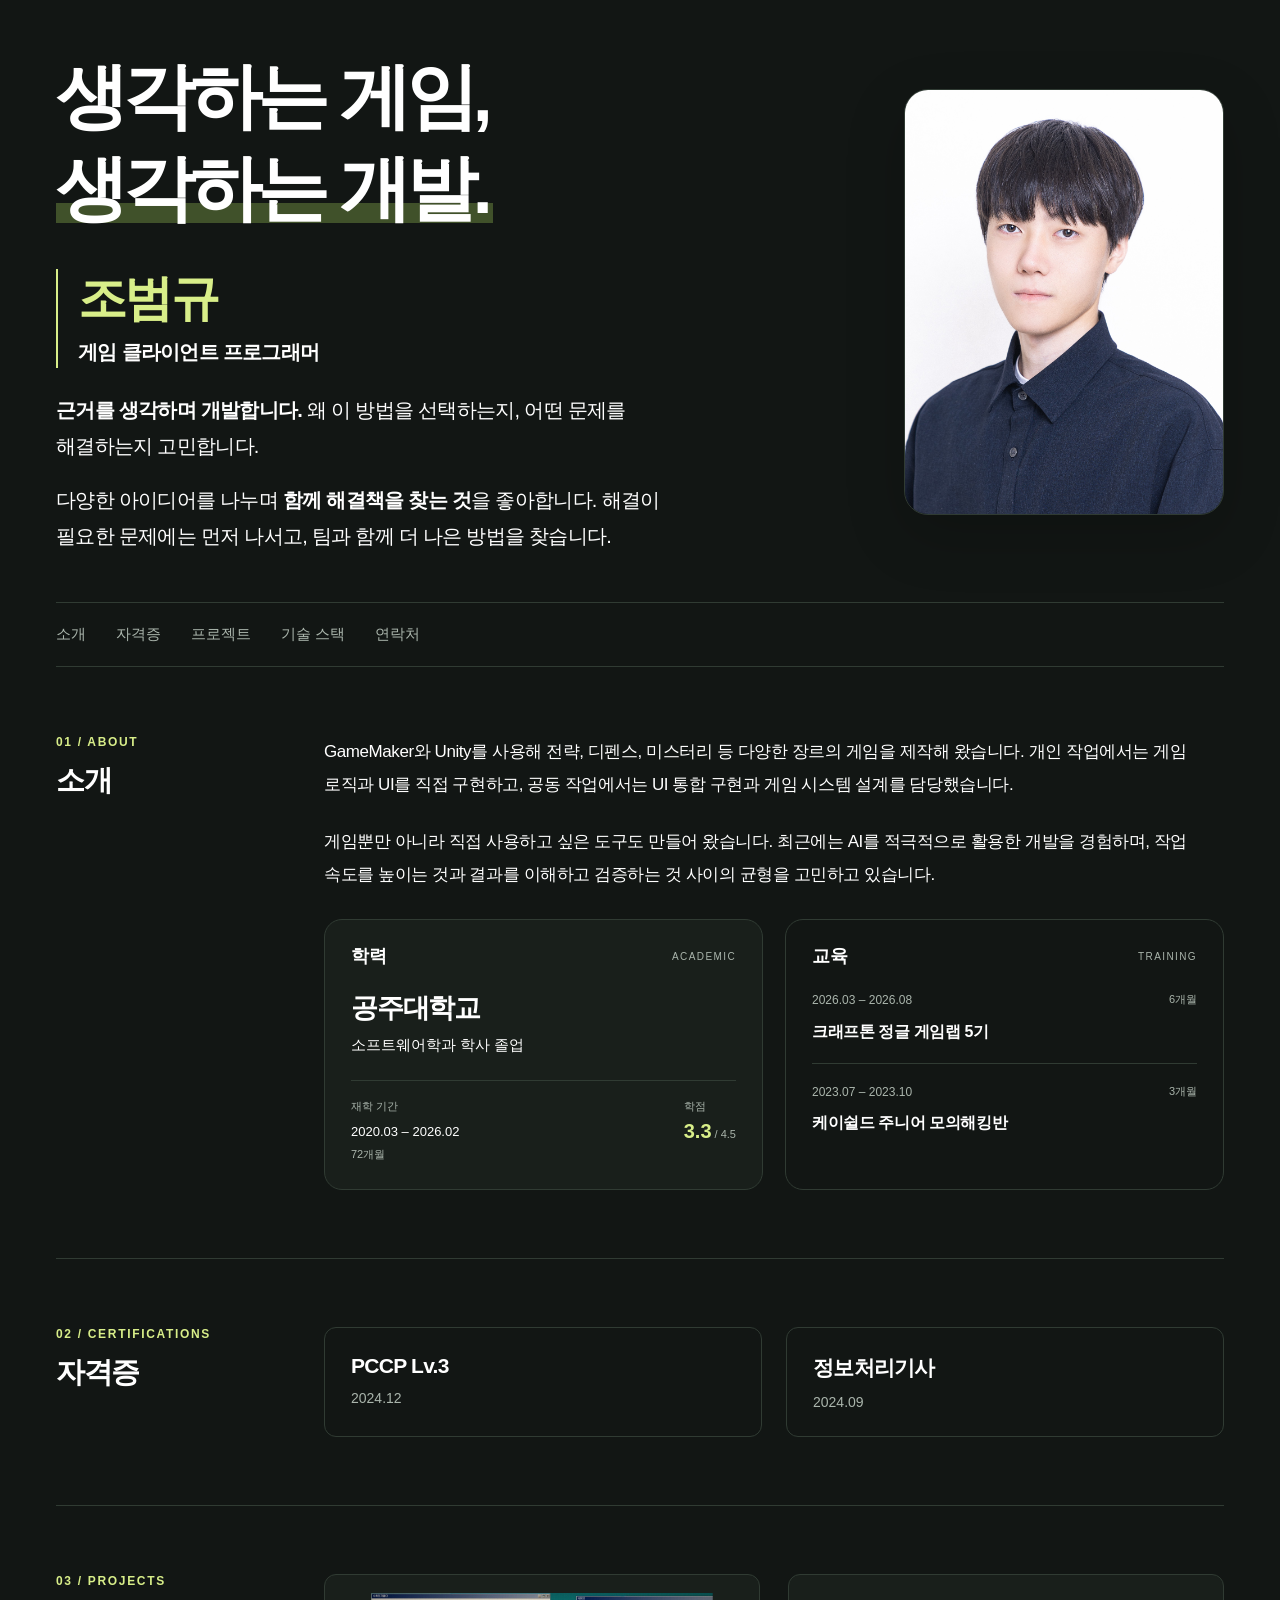
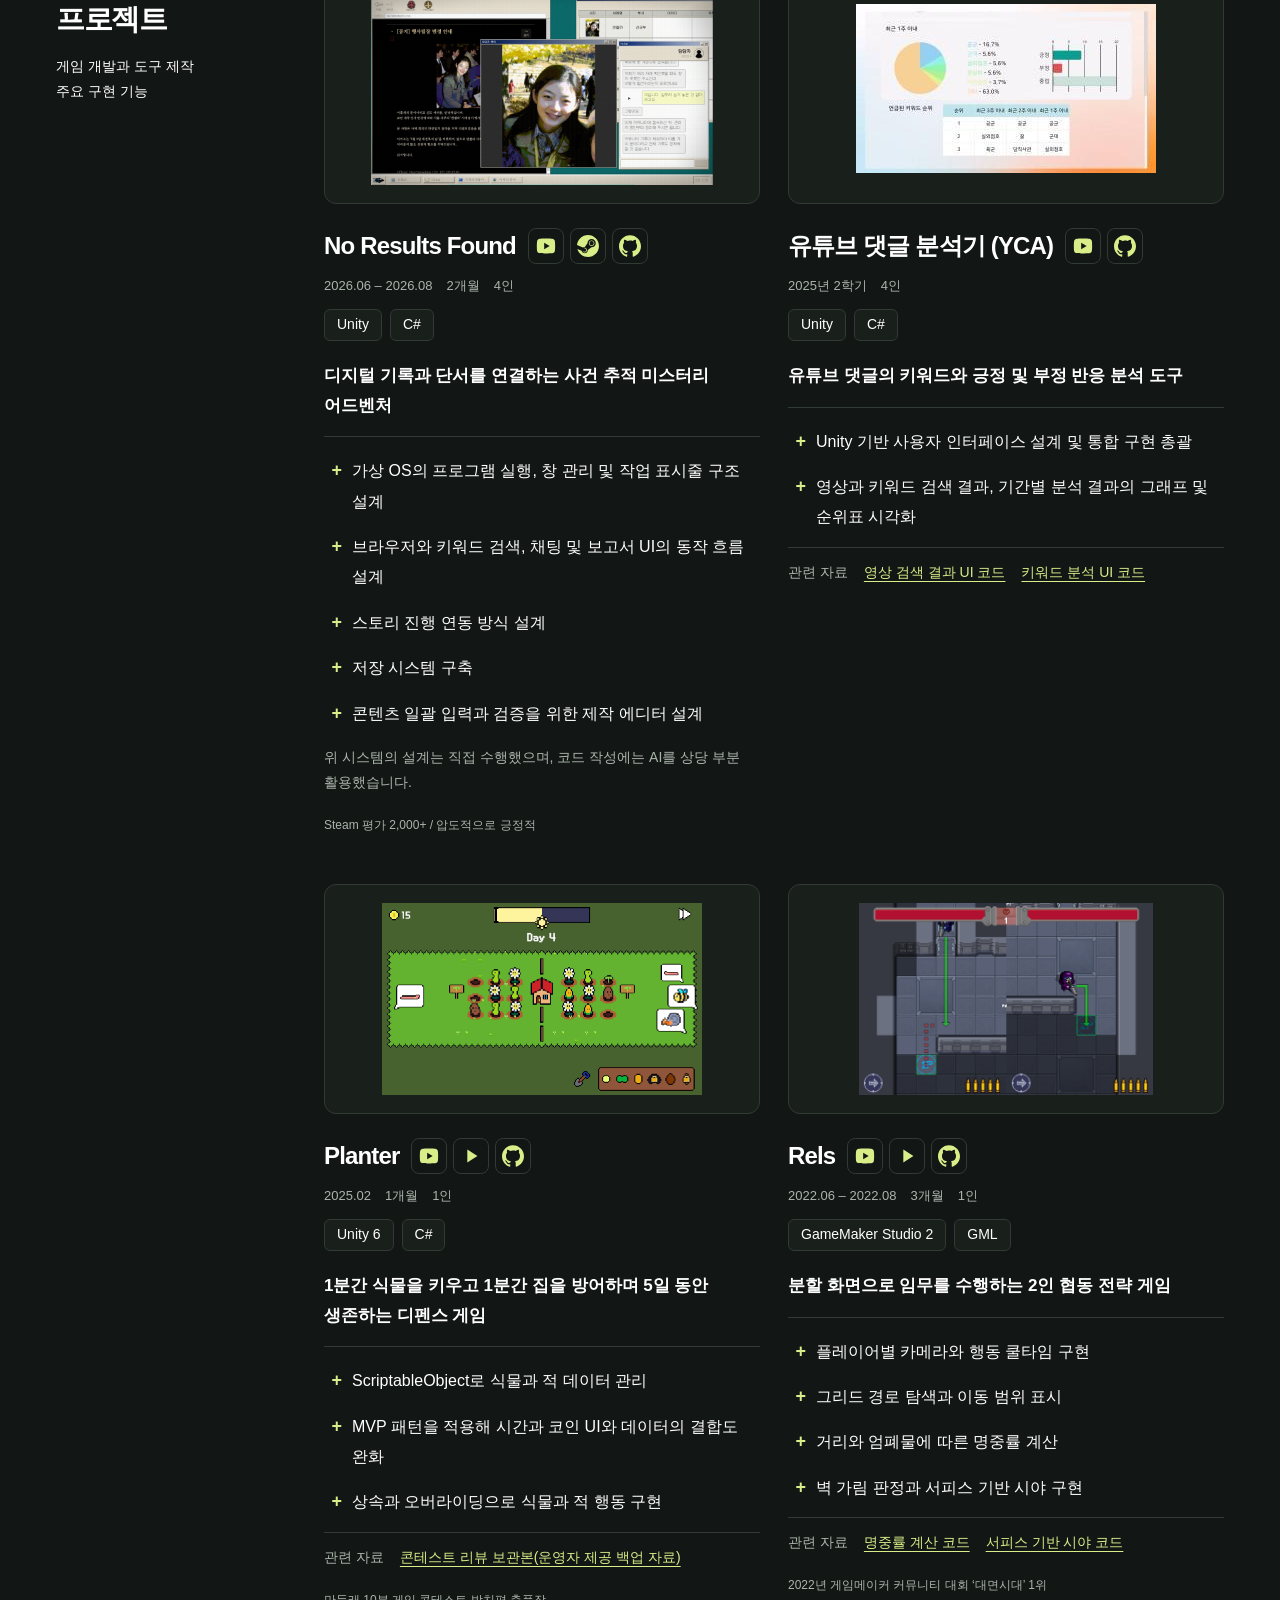
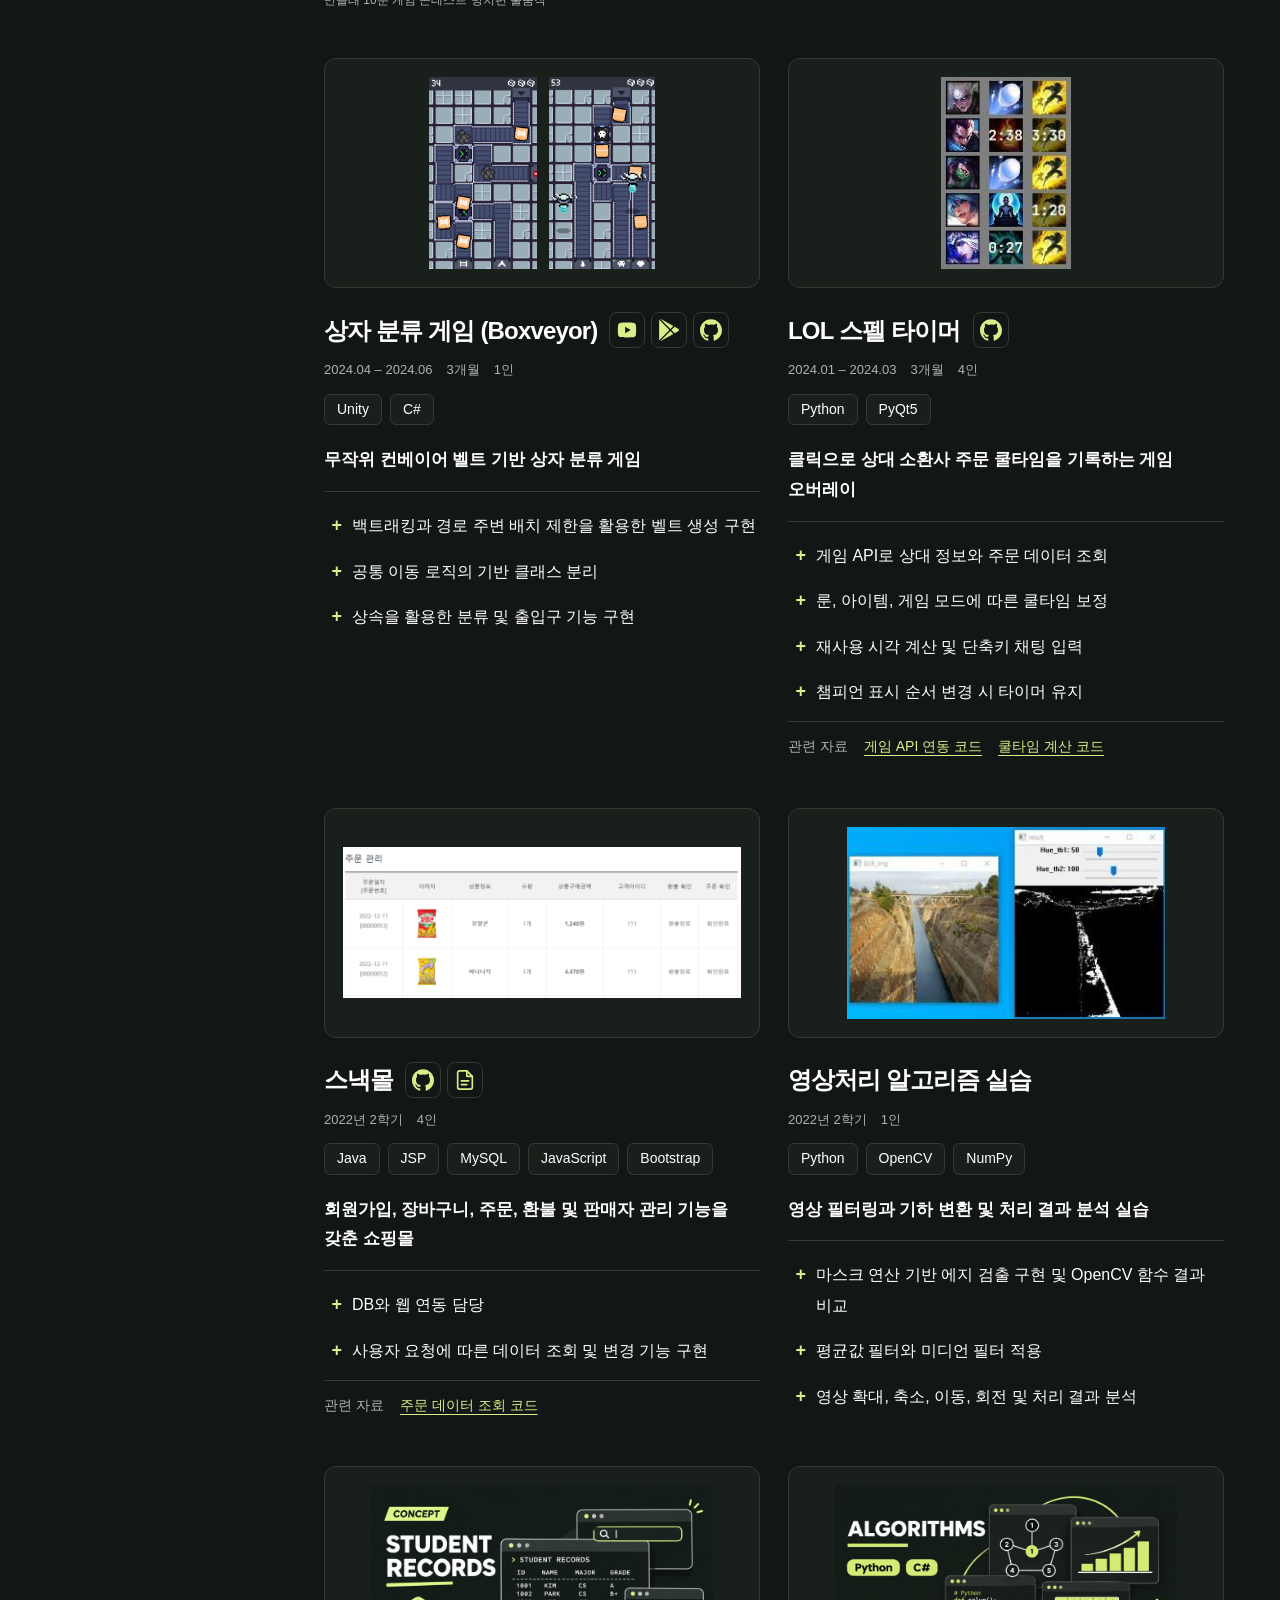
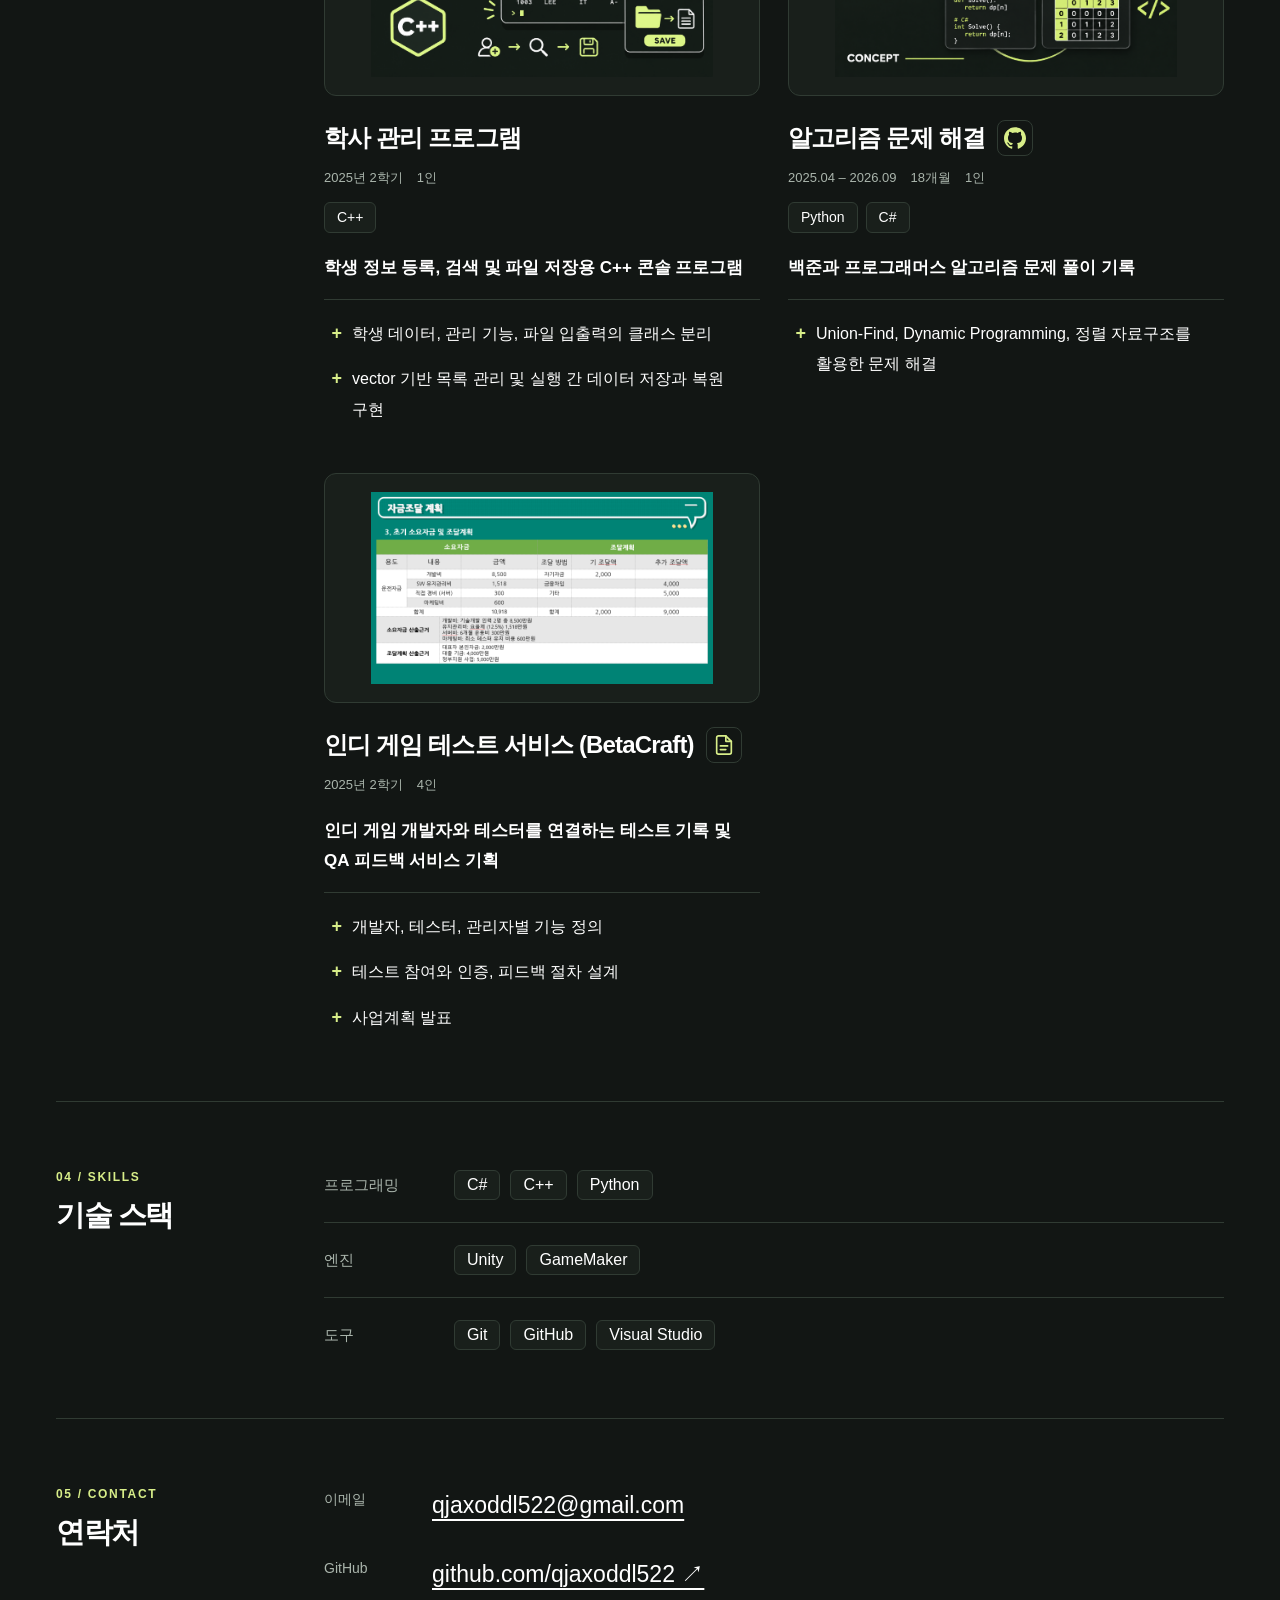
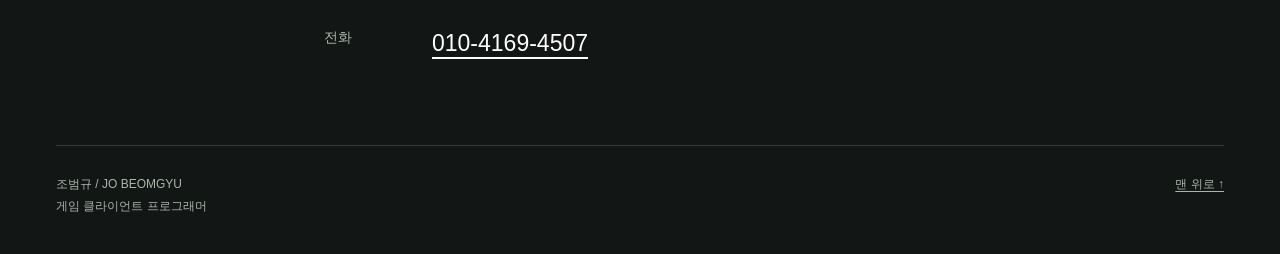
==== commit 60b96b84: "소개 문구 수정" ====
--- a/index.html
+++ b/index.html
@@ -54,9 +54,8 @@
         </header>
         <div class="about-layout">
           <div class="about-copy">
-            <p>C#과 Unity를 활용해 사용자 인터페이스를 설계하고 구현합니다. 검색 결과와 분석 데이터를 그래프와 순위표로 시각화하고, UI를 통합 구현한 경험이 있습니다.</p>
-            <p>검색 결과 UI의 생성과 갱신을 구현하고, 콘텐츠의 일괄 입력과 검증을 지원하는 에디터를 개발했습니다.</p>
-            <p>공통 로직을 기반 클래스로 분리하고 상속으로 기능을 확장한 경험이 있습니다. 객체지향 구조와 디자인 패턴에 관심이 많으며, 객체의 책임을 명확히 나누고 프로젝트에 맞는 구조를 고민합니다.</p>
+            <p>GameMaker와 Unity를 사용해 전략, 디펜스, 미스터리 등 다양한 장르의 게임을 제작해 왔습니다. 개인 작업에서는 게임 로직과 UI를 직접 구현하고, 공동 작업에서는 UI 통합 구현과 게임 시스템 설계를 담당했습니다.</p>
+            <p>게임뿐만 아니라 직접 사용하고 싶은 도구도 만들어 왔습니다. 최근에는 AI를 적극적으로 활용한 개발을 경험하며, 작업 속도를 높이는 것과 결과를 이해하고 검증하는 것 사이의 균형을 고민하고 있습니다.</p>
           </div>
           <div class="about-background">
             <section class="background-card academic-card" id="education" aria-labelledby="education-title">
--- a/assets/styles.css
+++ b/assets/styles.css
@@ -288,11 +288,11 @@
 
 
 
-/* 소개: 공통 섹션 제목 옆에 기술 경험과 학습 이력 배치 */
-.about-layout { display: grid; grid-template-columns: minmax(0, 1.25fr) minmax(0, 1fr); gap: 28px; align-items: start; min-width: 0; }
+/* 소개문 아래에 학력과 교육을 나란히 배치 */
+.about-layout { display: grid; grid-template-columns: minmax(0, 1fr); gap: 28px; align-items: start; min-width: 0; }
 .about-copy p { margin: 0; color: var(--ink); font-size: 17px; line-height: 1.95; letter-spacing: -.025em; }
 .about-copy p + p { margin-top: 24px; }
-.about-background { display: grid; gap: 22px; min-width: 0; }
+.about-background { display: grid; grid-template-columns: repeat(2, minmax(0, 1fr)); gap: 22px; min-width: 0; }
 .background-card { padding: 24px 26px; border: 1px solid var(--line); border-radius: 18px; scroll-margin-top: 24px; }
 .academic-card { background: var(--surface); }
 .background-heading { display: flex; align-items: center; justify-content: space-between; gap: 16px; margin-bottom: 22px; }
@@ -318,7 +318,7 @@
 @media (max-width: 680px) {
   .about-copy p { font-size: 16px; line-height: 1.9; }
   .about-copy p + p { margin-top: 20px; }
-  .about-background { gap: 18px; }
+  .about-background { grid-template-columns: minmax(0, 1fr); gap: 18px; }
 }
 @media print {
   .about-copy, .background-card { break-inside: avoid; }
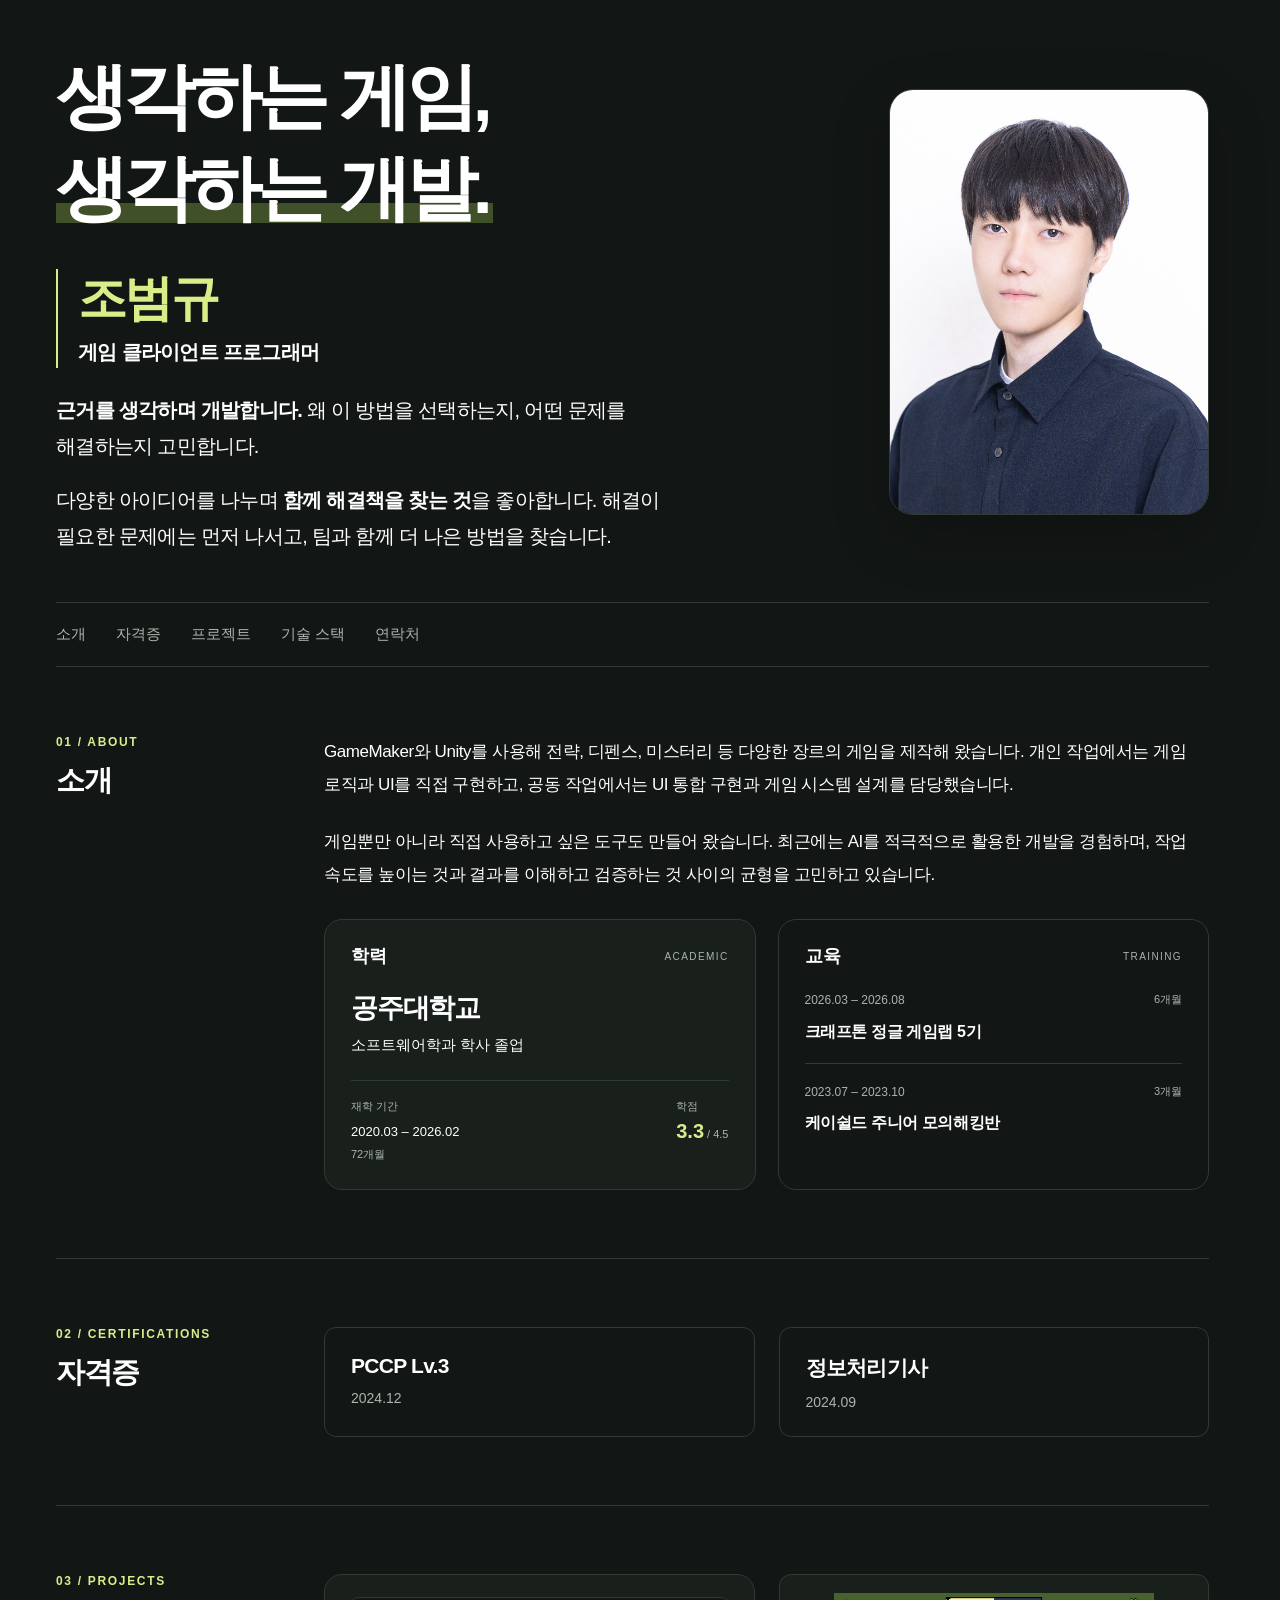
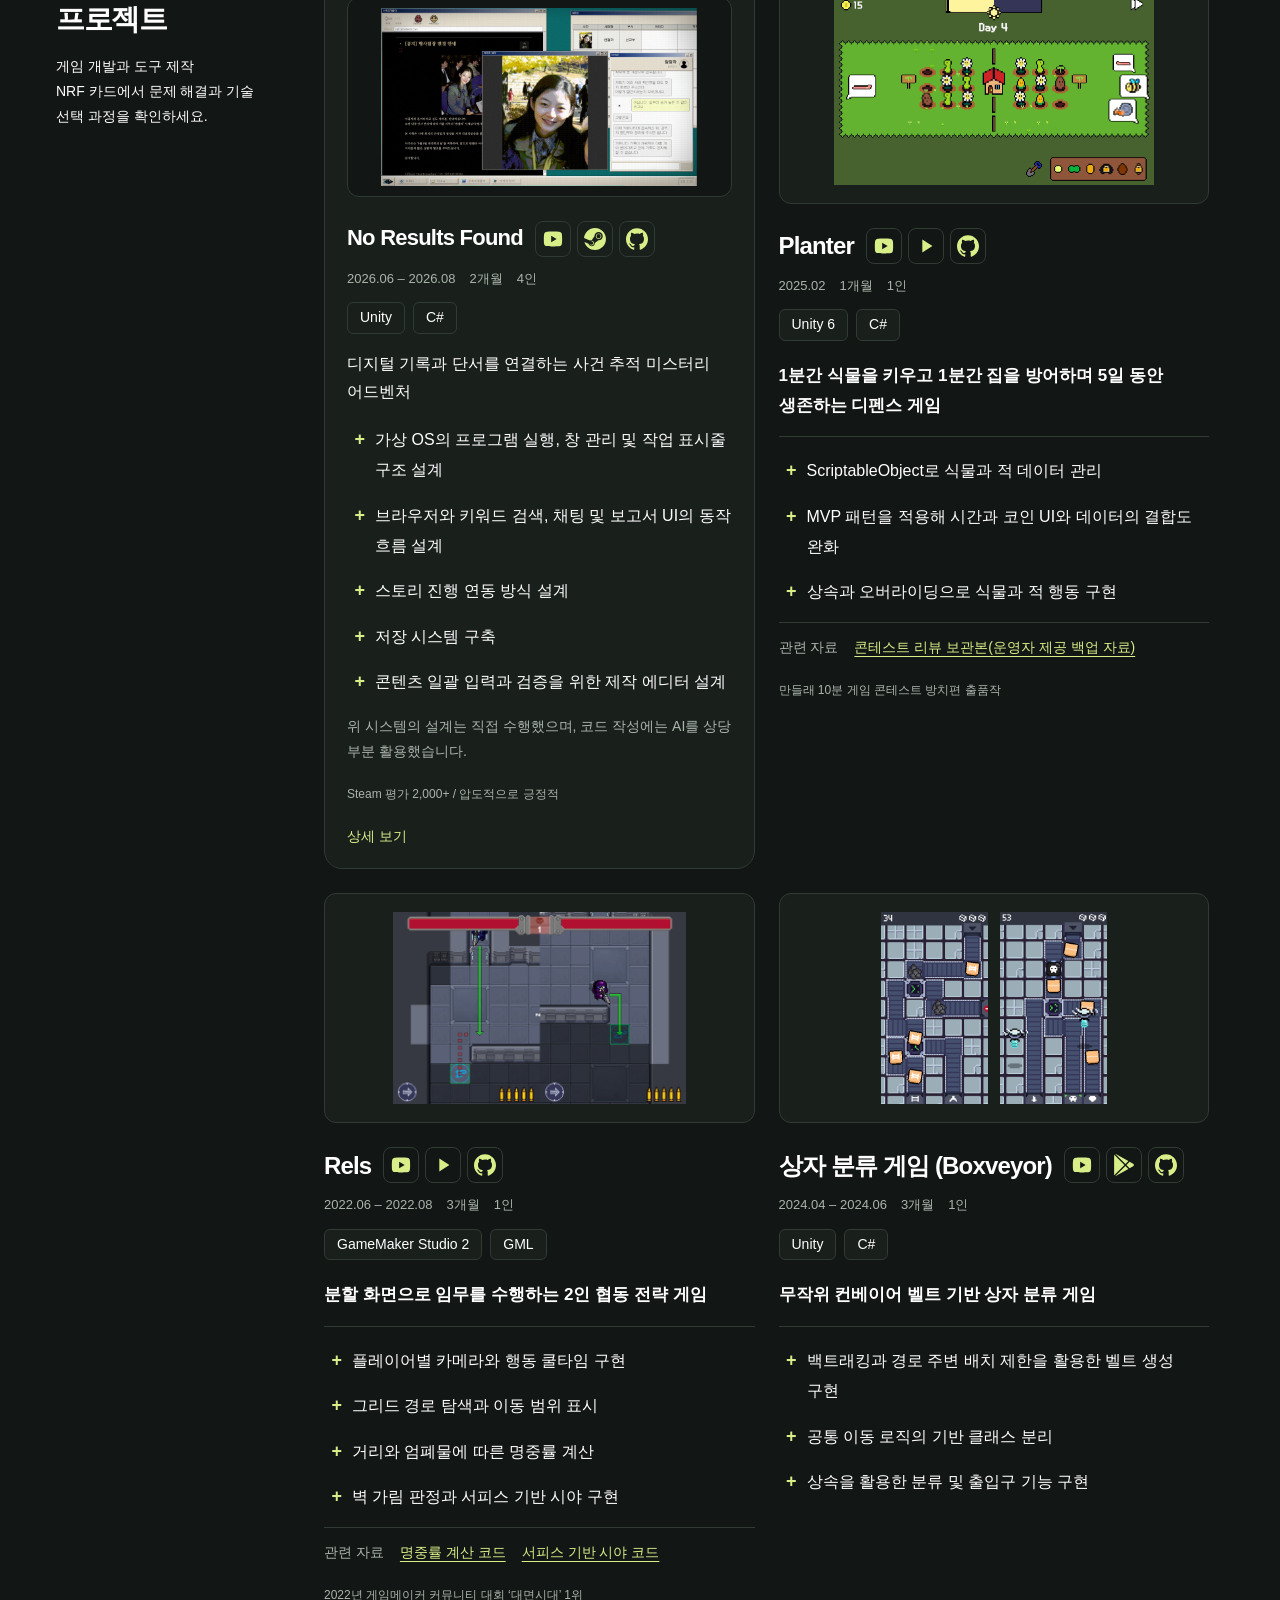
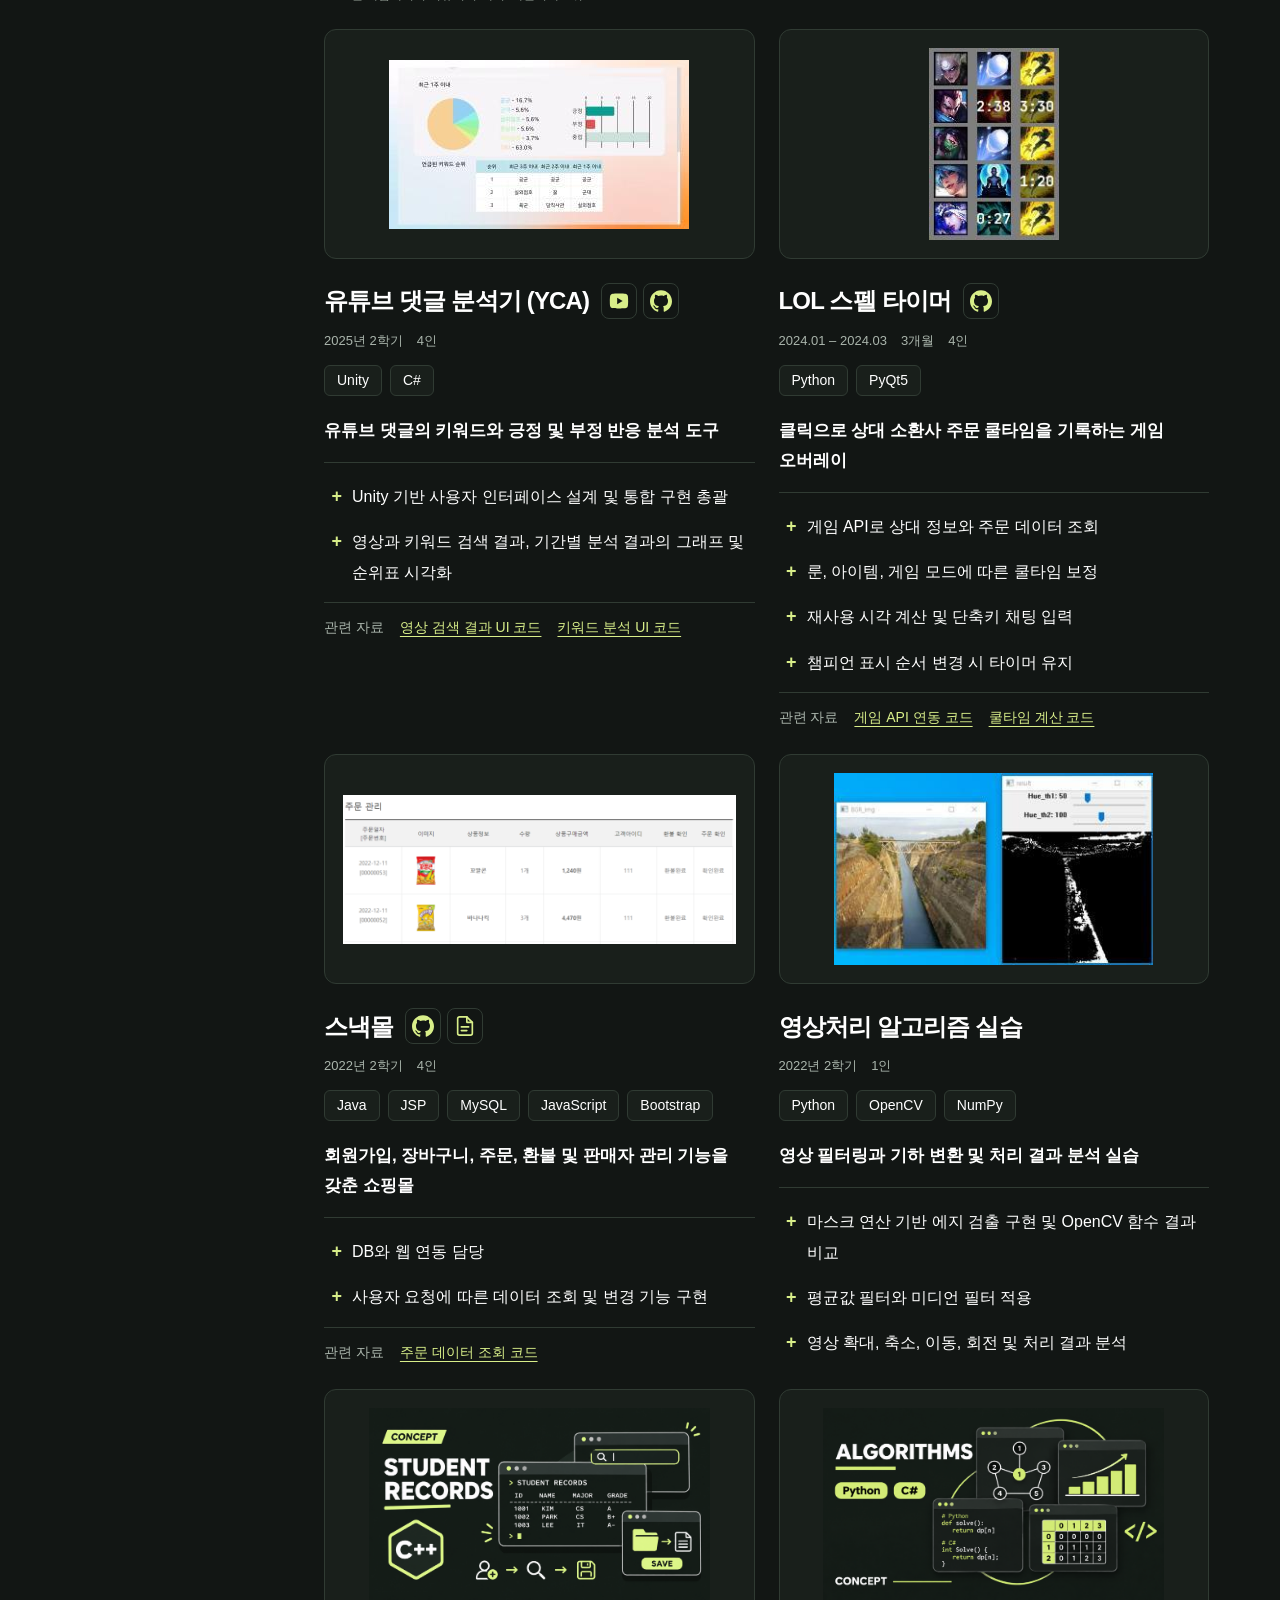
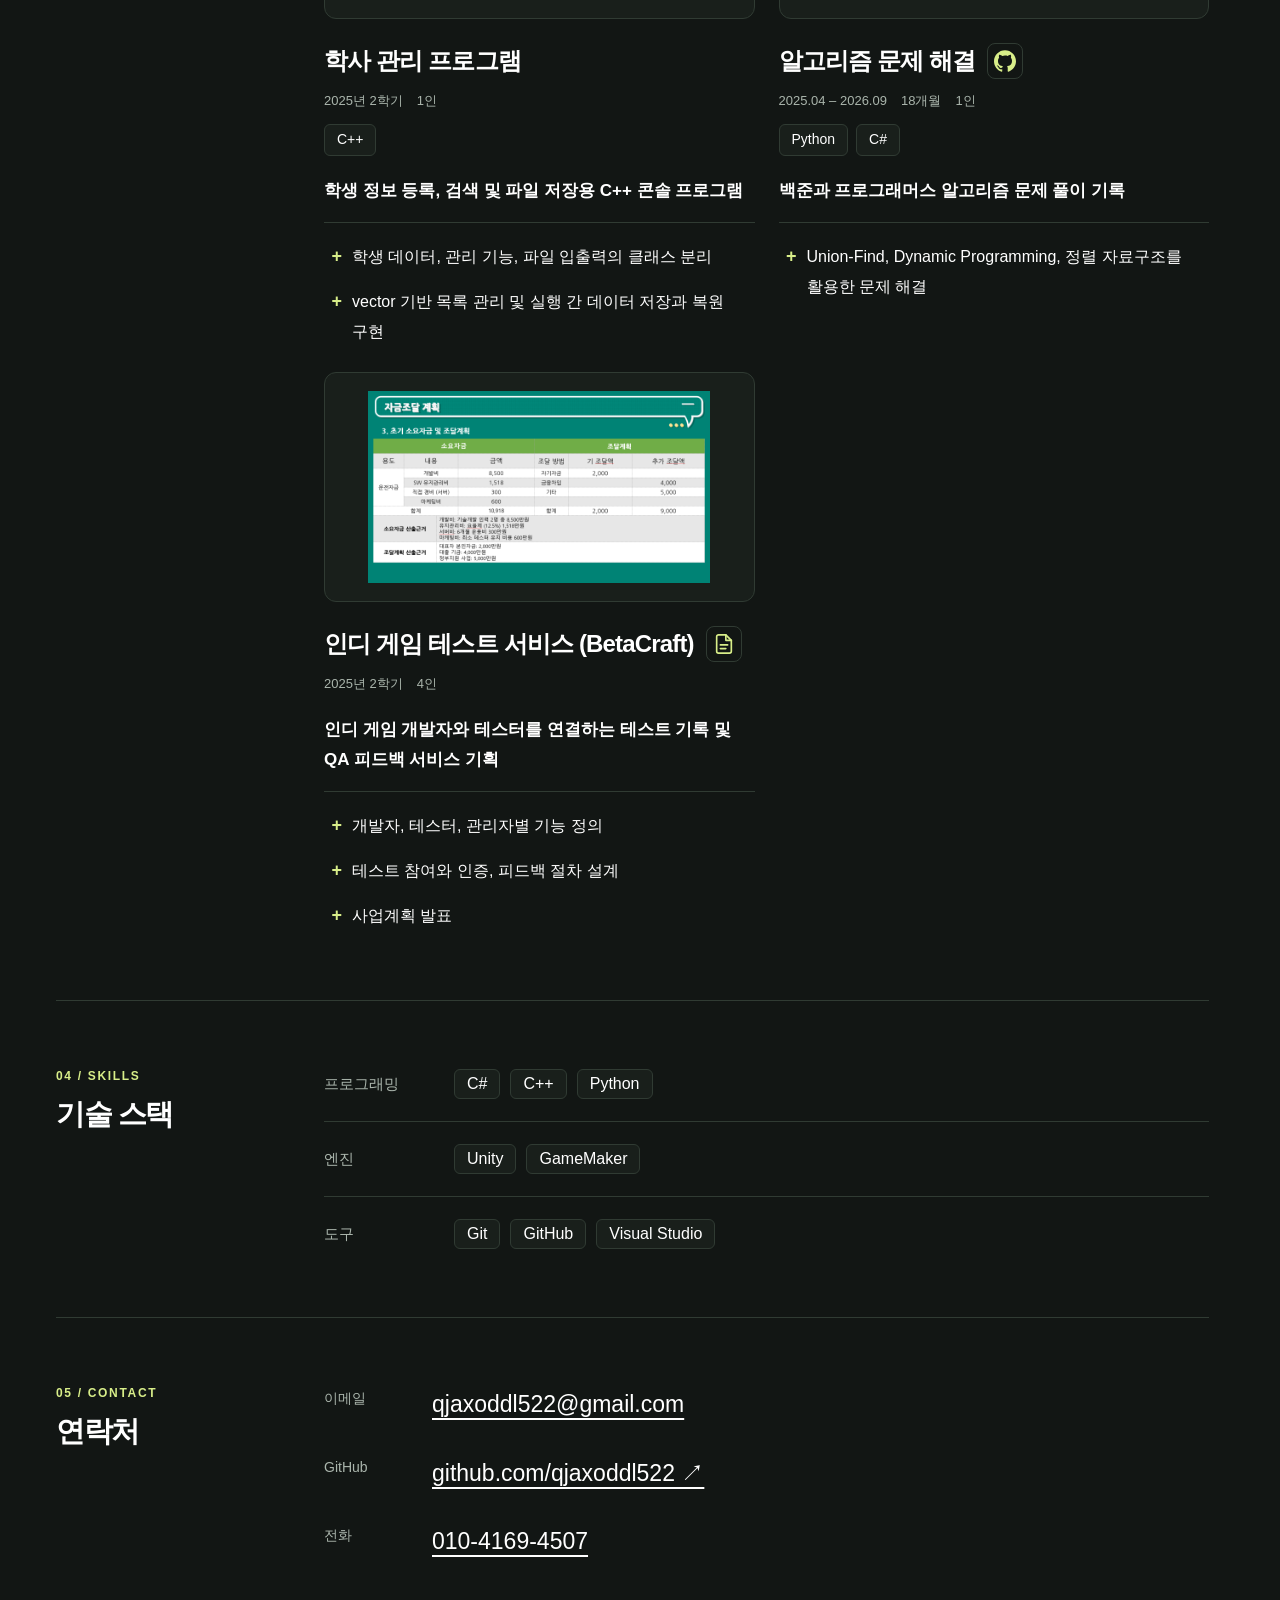
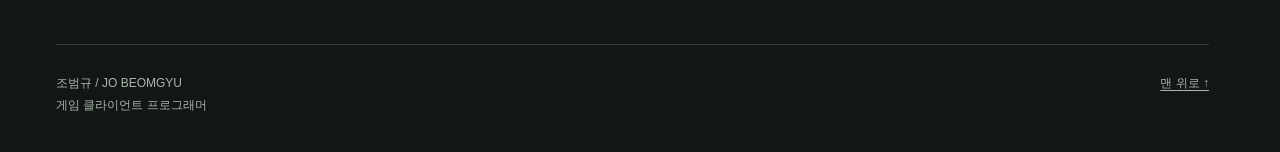
==== commit 314453b8: "NRF 상세 내용 입력" ====
--- a/index.html
+++ b/index.html
@@ -7,6 +7,7 @@
   <meta name="theme-color" content="#121614">
   <meta name="description" content="게임 클라이언트 프로그래머 조범규입니다. Unity와 C# 기반 UI 구현, 콘텐츠 제작 도구 개발 경험을 소개합니다.">
   <link rel="stylesheet" href="assets/styles.css">
+  <script src="assets/projects.js" defer></script>
 </head>
 <body>
   <a class="skip-link" href="#about">이력서 본문으로 바로가기</a>
@@ -105,12 +106,12 @@
         <header class="section-heading">
           <p class="section-number">03 / PROJECTS</p>
           <h2 id="projects-title">프로젝트</h2>
-          <p>게임 개발과 도구 제작<br>주요 구현 기능</p>
+          <p>게임 개발과 도구 제작<br>NRF 카드에서 문제 해결과 기술 선택 과정을 확인하세요.</p>
         </header>
         <div class="project-content">
           <!-- 프로젝트 링크는 영상, 실행/스토어, GitHub 순서로 배치합니다. -->
           <div class="project-grid">
-            <article class="project-card" aria-labelledby="nrf-title">
+            <article class="project-card" aria-labelledby="nrf-title" data-detail="nrf-detail">
               <figure class="project-media">
                 <img src="assets/projects/nrf.jpg" alt="No Results Found의 단서 조사와 인물 정보, 채팅이 표시된 인게임 화면" width="1920" height="1080" loading="lazy" decoding="async">
               </figure>
@@ -125,17 +126,101 @@
               <p class="project-meta"><span>2026.06 – 2026.08</span><span>2개월</span><span>4인</span></p>
               <ul class="project-tech-stack" aria-label="기술 스택"><li class="skill-tag">Unity</li><li class="skill-tag">C#</li></ul>
               <p class="project-description">디지털 기록과 단서를 연결하는 사건 추적 미스터리 어드벤처</p>
-              <ul class="project-points">
-                <li>가상 OS의 프로그램 실행, 창 관리 및 작업 표시줄 구조 설계</li>
-                <li>브라우저와 키워드 검색, 채팅 및 보고서 UI의 동작 흐름 설계</li>
-                <li>스토리 진행 연동 방식 설계</li>
-                <li>저장 시스템 구축</li>
-                <li>콘텐츠 일괄 입력과 검증을 위한 제작 에디터 설계</li>
-              </ul>
-              <p class="project-development-note">위 시스템의 설계는 직접 수행했으며, 코드 작성에는 AI를 상당 부분 활용했습니다.</p>
-              <p class="source-note">Steam 평가 2,000+ / 압도적으로 긍정적</p>
-            </article>
-            <article class="project-card" aria-labelledby="yca-title">
+              <div class="project-details">
+                <ul class="project-points">
+                  <li>가상 OS의 프로그램 실행, 창 관리 및 작업 표시줄 구조 설계</li>
+                  <li>브라우저와 키워드 검색, 채팅 및 보고서 UI의 동작 흐름 설계</li>
+                  <li>스토리 진행 연동 방식 설계</li>
+                  <li>저장 시스템 구축</li>
+                  <li>콘텐츠 일괄 입력과 검증을 위한 제작 에디터 설계</li>
+                </ul>
+                <p class="project-development-note">위 시스템의 설계는 직접 수행했으며, 코드 작성에는 AI를 상당 부분 활용했습니다.</p>
+                <p class="source-note">Steam 평가 2,000+ / 압도적으로 긍정적</p>
+              </div>
+            </article>
+            <article class="project-entry" aria-labelledby="planter-title">
+              <figure class="project-media">
+                <img src="assets/projects/planter.png" alt="Planter에서 집 양옆에 식물을 배치하고 다가올 적을 확인하는 플레이 화면" width="955" height="573" loading="lazy" decoding="async">
+              </figure>
+              <div class="project-heading">
+                <h3 class="project-title" id="planter-title">Planter</h3>
+                <div class="project-links">
+                  <a href="https://youtu.be/1ituix8SpAM" target="_blank" rel="noopener noreferrer" aria-label="Planter YouTube 영상, 새 탭" class="project-icon-link" title="영상 보기"><img src="assets/youtube.svg" width="22" height="22" alt="" aria-hidden="true"></a>
+                  <a href="https://play.unity.com/en/games/d8fce57b-6a15-4826-83d4-7bec50e9a9ac/planter" target="_blank" rel="noopener noreferrer" aria-label="Planter Unity Play 게임 플레이, 새 탭" class="project-icon-link" title="Unity Play에서 플레이"><svg width="22" height="22" viewBox="0 0 24 24" fill="currentColor" aria-hidden="true" focusable="false"><path d="M8 5v14l11-7z"/></svg></a>
+                  <a href="https://github.com/qjaxoddl522/Planter" target="_blank" rel="noopener noreferrer" aria-label="Planter GitHub 코드, 새 탭" class="project-icon-link" title="GitHub 열기"><img src="assets/github.svg" width="22" height="22" alt="" aria-hidden="true"></a>
+                </div>
+              </div>
+              <p class="project-meta"><span>2025.02</span><span>1개월</span><span>1인</span></p>
+              <ul class="project-tech-stack" aria-label="기술 스택"><li class="skill-tag">Unity 6</li><li class="skill-tag">C#</li></ul>
+              <p class="project-description">1분간 식물을 키우고 1분간 집을 방어하며 5일 동안 생존하는 디펜스 게임</p>
+              <div class="project-details">
+                <ul class="project-points">
+                  <li>ScriptableObject로 식물과 적 데이터 관리</li>
+                  <li>MVP 패턴을 적용해 시간과 코인 UI와 데이터의 결합도 완화</li>
+                  <li>상속과 오버라이딩으로 식물과 적 행동 구현</li>
+                </ul>
+                <p class="project-evidence">
+                  <span>관련 자료</span>
+                  <a href="reviews/planter/index.html">콘테스트 리뷰 보관본(운영자 제공 백업 자료)</a>
+                </p>
+                <p class="source-note">만들래 10분 게임 콘테스트 방치편 출품작</p>
+              </div>
+            </article>
+            <article class="project-entry" aria-labelledby="rels-title">
+              <figure class="project-media">
+                <img src="assets/projects/rels.png" alt="Rels의 2인 분할 화면과 이동 경로, 시야가 표시된 전투 화면" width="600" height="393" loading="lazy" decoding="async">
+              </figure>
+              <div class="project-heading">
+                <h3 class="project-title" id="rels-title">Rels</h3>
+                <div class="project-links">
+                  <a href="https://youtu.be/Jt1yn0KRsf8" target="_blank" rel="noopener noreferrer" aria-label="Rels YouTube 영상, 새 탭" class="project-icon-link" title="영상 보기"><img src="assets/youtube.svg" width="22" height="22" alt="" aria-hidden="true"></a>
+                  <a href="https://drive.google.com/file/d/1Q8XdZLlXssp0pPremuK8HvOBvSSzwk7M/view" target="_blank" rel="noopener noreferrer" aria-label="Rels Windows 플레이 파일 Google Drive 다운로드, 새 탭" class="project-icon-link" title="플레이 (Windows 다운로드)"><svg width="22" height="22" viewBox="0 0 24 24" fill="currentColor" aria-hidden="true" focusable="false"><path d="M8 5v14l11-7z"/></svg></a>
+                  <a href="https://github.com/qjaxoddl522/Rels" target="_blank" rel="noopener noreferrer" aria-label="Rels GitHub 코드, 새 탭" class="project-icon-link" title="GitHub 열기"><img src="assets/github.svg" width="22" height="22" alt="" aria-hidden="true"></a>
+                </div>
+              </div>
+              <p class="project-meta"><span>2022.06 – 2022.08</span><span>3개월</span><span>1인</span></p>
+              <ul class="project-tech-stack" aria-label="기술 스택"><li class="skill-tag">GameMaker Studio 2</li><li class="skill-tag">GML</li></ul>
+              <p class="project-description">분할 화면으로 임무를 수행하는 2인 협동 전략 게임</p>
+              <div class="project-details">
+                <ul class="project-points">
+                  <li>플레이어별 카메라와 행동 쿨타임 구현</li>
+                  <li>그리드 경로 탐색과 이동 범위 표시</li>
+                  <li>거리와 엄폐물에 따른 명중률 계산</li>
+                  <li>벽 가림 판정과 서피스 기반 시야 구현</li>
+                </ul>
+                <p class="project-evidence">
+                  <span>관련 자료</span>
+                  <a href="https://github.com/qjaxoddl522/Rels/blob/main/scripts/scr_hitrate/scr_hitrate.gml" target="_blank" rel="noopener noreferrer">명중률 계산 코드</a>
+                  <a href="https://github.com/qjaxoddl522/Rels/blob/main/objects/obj_camera/Draw_0.gml" target="_blank" rel="noopener noreferrer">서피스 기반 시야 코드</a>
+                </p>
+                <p class="source-note">2022년 게임메이커 커뮤니티 대회 ‘대면시대’ 1위</p>
+              </div>
+            </article>
+            <article class="project-entry" aria-labelledby="boxveyor-title">
+              <figure class="project-media paired">
+                <img src="assets/projects/boxveyor-1.png" alt="상자 분류 게임 (Boxveyor)의 컨베이어 벨트 생성 화면" width="169" height="302" loading="lazy" decoding="async">
+                <img src="assets/projects/boxveyor-2.png" alt="상자 분류 게임 (Boxveyor)의 플레이 화면" width="167" height="302" loading="lazy" decoding="async">
+              </figure>
+              <div class="project-heading">
+                <h3 class="project-title" id="boxveyor-title">상자 분류 게임 (Boxveyor)</h3>
+                <div class="project-links">
+                  <a href="https://youtube.com/shorts/Xhb9bkItgdk" target="_blank" rel="noopener noreferrer" aria-label="상자 분류 게임 (Boxveyor) YouTube 영상, 새 탭" class="project-icon-link" title="영상 보기"><img src="assets/youtube.svg" width="22" height="22" alt="" aria-hidden="true"></a>
+                  <a href="https://play.google.com/store/apps/details?id=com.happyslime.Boxveyor" target="_blank" rel="noopener noreferrer" aria-label="상자 분류 게임 (Boxveyor) Google Play 페이지, 새 탭" class="project-icon-link" title="Google Play 열기"><img src="assets/google-play.svg" width="22" height="22" alt="" aria-hidden="true"></a>
+                  <a href="https://github.com/qjaxoddl522/Boxveyor" target="_blank" rel="noopener noreferrer" aria-label="상자 분류 게임 (Boxveyor) GitHub 코드, 새 탭" class="project-icon-link" title="GitHub 열기"><img src="assets/github.svg" width="22" height="22" alt="" aria-hidden="true"></a>
+                </div>
+              </div>
+              <p class="project-meta"><span>2024.04 – 2024.06</span><span>3개월</span><span>1인</span></p>
+              <ul class="project-tech-stack" aria-label="기술 스택"><li class="skill-tag">Unity</li><li class="skill-tag">C#</li></ul>
+              <p class="project-description">무작위 컨베이어 벨트 기반 상자 분류 게임</p>
+              <div class="project-details">
+                <ul class="project-points">
+                  <li>백트래킹과 경로 주변 배치 제한을 활용한 벨트 생성 구현</li>
+                  <li>공통 이동 로직의 기반 클래스 분리</li>
+                  <li>상속을 활용한 분류 및 출입구 기능 구현</li>
+                </ul>
+              </div>
+            </article>
+            <article class="project-entry" aria-labelledby="yca-title">
               <figure class="project-media">
                 <img src="assets/projects/yca.jpg" alt="유튜브 댓글 분석기 (YCA)의 분석 그래프와 순위표 화면" width="300" height="169" loading="lazy" decoding="async">
               </figure>
@@ -149,93 +234,19 @@
               <p class="project-meta"><span>2025년 2학기</span><span>4인</span></p>
               <ul class="project-tech-stack" aria-label="기술 스택"><li class="skill-tag">Unity</li><li class="skill-tag">C#</li></ul>
               <p class="project-description">유튜브 댓글의 키워드와 긍정 및 부정 반응 분석 도구</p>
-              <ul class="project-points">
-                <li>Unity 기반 사용자 인터페이스 설계 및 통합 구현 총괄</li>
-                <li>영상과 키워드 검색 결과, 기간별 분석 결과의 그래프 및 순위표 시각화</li>
-              </ul>
-              <p class="project-evidence">
-                <span>관련 자료</span>
-                <a href="https://github.com/qjaxoddl522/YCA/tree/main/Assets/Scripts/Result%20-%20Link" target="_blank" rel="noopener noreferrer">영상 검색 결과 UI 코드</a>
-                <a href="https://github.com/qjaxoddl522/YCA/tree/main/Assets/Scripts/Result%20-%20Keyword" target="_blank" rel="noopener noreferrer">키워드 분석 UI 코드</a>
-              </p>
-            </article>
-            <article class="project-card" aria-labelledby="planter-title">
-              <figure class="project-media">
-                <img src="assets/projects/planter.png" alt="Planter에서 집 양옆에 식물을 배치하고 다가올 적을 확인하는 플레이 화면" width="955" height="573" loading="lazy" decoding="async">
-              </figure>
-              <div class="project-heading">
-                <h3 class="project-title" id="planter-title">Planter</h3>
-                <div class="project-links">
-                  <a href="https://youtu.be/1ituix8SpAM" target="_blank" rel="noopener noreferrer" aria-label="Planter YouTube 영상, 새 탭" class="project-icon-link" title="영상 보기"><img src="assets/youtube.svg" width="22" height="22" alt="" aria-hidden="true"></a>
-                  <a href="https://play.unity.com/en/games/d8fce57b-6a15-4826-83d4-7bec50e9a9ac/planter" target="_blank" rel="noopener noreferrer" aria-label="Planter Unity Play 게임 플레이, 새 탭" class="project-icon-link" title="Unity Play에서 플레이"><svg width="22" height="22" viewBox="0 0 24 24" fill="currentColor" aria-hidden="true" focusable="false"><path d="M8 5v14l11-7z"/></svg></a>
-                  <a href="https://github.com/qjaxoddl522/Planter" target="_blank" rel="noopener noreferrer" aria-label="Planter GitHub 코드, 새 탭" class="project-icon-link" title="GitHub 열기"><img src="assets/github.svg" width="22" height="22" alt="" aria-hidden="true"></a>
-                </div>
-              </div>
-              <p class="project-meta"><span>2025.02</span><span>1개월</span><span>1인</span></p>
-              <ul class="project-tech-stack" aria-label="기술 스택"><li class="skill-tag">Unity 6</li><li class="skill-tag">C#</li></ul>
-              <p class="project-description">1분간 식물을 키우고 1분간 집을 방어하며 5일 동안 생존하는 디펜스 게임</p>
-              <ul class="project-points">
-                <li>ScriptableObject로 식물과 적 데이터 관리</li>
-                <li>MVP 패턴을 적용해 시간과 코인 UI와 데이터의 결합도 완화</li>
-                <li>상속과 오버라이딩으로 식물과 적 행동 구현</li>
-              </ul>
-              <p class="project-evidence">
-                <span>관련 자료</span>
-                <a href="reviews/planter/index.html">콘테스트 리뷰 보관본(운영자 제공 백업 자료)</a>
-              </p>
-              <p class="source-note">만들래 10분 게임 콘테스트 방치편 출품작</p>
-            </article>
-            <article class="project-card" aria-labelledby="rels-title">
-              <figure class="project-media">
-                <img src="assets/projects/rels.png" alt="Rels의 2인 분할 화면과 이동 경로, 시야가 표시된 전투 화면" width="600" height="393" loading="lazy" decoding="async">
-              </figure>
-              <div class="project-heading">
-                <h3 class="project-title" id="rels-title">Rels</h3>
-                <div class="project-links">
-                  <a href="https://youtu.be/Jt1yn0KRsf8" target="_blank" rel="noopener noreferrer" aria-label="Rels YouTube 영상, 새 탭" class="project-icon-link" title="영상 보기"><img src="assets/youtube.svg" width="22" height="22" alt="" aria-hidden="true"></a>
-                  <a href="https://drive.google.com/file/d/1Q8XdZLlXssp0pPremuK8HvOBvSSzwk7M/view" target="_blank" rel="noopener noreferrer" aria-label="Rels Windows 플레이 파일 Google Drive 다운로드, 새 탭" class="project-icon-link" title="플레이 (Windows 다운로드)"><svg width="22" height="22" viewBox="0 0 24 24" fill="currentColor" aria-hidden="true" focusable="false"><path d="M8 5v14l11-7z"/></svg></a>
-                  <a href="https://github.com/qjaxoddl522/Rels" target="_blank" rel="noopener noreferrer" aria-label="Rels GitHub 코드, 새 탭" class="project-icon-link" title="GitHub 열기"><img src="assets/github.svg" width="22" height="22" alt="" aria-hidden="true"></a>
-                </div>
-              </div>
-              <p class="project-meta"><span>2022.06 – 2022.08</span><span>3개월</span><span>1인</span></p>
-              <ul class="project-tech-stack" aria-label="기술 스택"><li class="skill-tag">GameMaker Studio 2</li><li class="skill-tag">GML</li></ul>
-              <p class="project-description">분할 화면으로 임무를 수행하는 2인 협동 전략 게임</p>
-              <ul class="project-points">
-                <li>플레이어별 카메라와 행동 쿨타임 구현</li>
-                <li>그리드 경로 탐색과 이동 범위 표시</li>
-                <li>거리와 엄폐물에 따른 명중률 계산</li>
-                <li>벽 가림 판정과 서피스 기반 시야 구현</li>
-              </ul>
-              <p class="project-evidence">
-                <span>관련 자료</span>
-                <a href="https://github.com/qjaxoddl522/Rels/blob/main/scripts/scr_hitrate/scr_hitrate.gml" target="_blank" rel="noopener noreferrer">명중률 계산 코드</a>
-                <a href="https://github.com/qjaxoddl522/Rels/blob/main/objects/obj_camera/Draw_0.gml" target="_blank" rel="noopener noreferrer">서피스 기반 시야 코드</a>
-              </p>
-              <p class="source-note">2022년 게임메이커 커뮤니티 대회 ‘대면시대’ 1위</p>
-            </article>
-            <article class="project-card" aria-labelledby="boxveyor-title">
-              <figure class="project-media paired">
-                <img src="assets/projects/boxveyor-1.png" alt="상자 분류 게임 (Boxveyor)의 컨베이어 벨트 생성 화면" width="169" height="302" loading="lazy" decoding="async">
-                <img src="assets/projects/boxveyor-2.png" alt="상자 분류 게임 (Boxveyor)의 플레이 화면" width="167" height="302" loading="lazy" decoding="async">
-              </figure>
-              <div class="project-heading">
-                <h3 class="project-title" id="boxveyor-title">상자 분류 게임 (Boxveyor)</h3>
-                <div class="project-links">
-                  <a href="https://youtube.com/shorts/Xhb9bkItgdk" target="_blank" rel="noopener noreferrer" aria-label="상자 분류 게임 (Boxveyor) YouTube 영상, 새 탭" class="project-icon-link" title="영상 보기"><img src="assets/youtube.svg" width="22" height="22" alt="" aria-hidden="true"></a>
-                  <a href="https://play.google.com/store/apps/details?id=com.happyslime.Boxveyor" target="_blank" rel="noopener noreferrer" aria-label="상자 분류 게임 (Boxveyor) Google Play 페이지, 새 탭" class="project-icon-link" title="Google Play 열기"><img src="assets/google-play.svg" width="22" height="22" alt="" aria-hidden="true"></a>
-                  <a href="https://github.com/qjaxoddl522/Boxveyor" target="_blank" rel="noopener noreferrer" aria-label="상자 분류 게임 (Boxveyor) GitHub 코드, 새 탭" class="project-icon-link" title="GitHub 열기"><img src="assets/github.svg" width="22" height="22" alt="" aria-hidden="true"></a>
-                </div>
-              </div>
-              <p class="project-meta"><span>2024.04 – 2024.06</span><span>3개월</span><span>1인</span></p>
-              <ul class="project-tech-stack" aria-label="기술 스택"><li class="skill-tag">Unity</li><li class="skill-tag">C#</li></ul>
-              <p class="project-description">무작위 컨베이어 벨트 기반 상자 분류 게임</p>
-              <ul class="project-points">
-                <li>백트래킹과 경로 주변 배치 제한을 활용한 벨트 생성 구현</li>
-                <li>공통 이동 로직의 기반 클래스 분리</li>
-                <li>상속을 활용한 분류 및 출입구 기능 구현</li>
-              </ul>
-            </article>
-            <article class="project-card" aria-labelledby="spell-timer-title">
+              <div class="project-details">
+                <ul class="project-points">
+                  <li>Unity 기반 사용자 인터페이스 설계 및 통합 구현 총괄</li>
+                  <li>영상과 키워드 검색 결과, 기간별 분석 결과의 그래프 및 순위표 시각화</li>
+                </ul>
+                <p class="project-evidence">
+                  <span>관련 자료</span>
+                  <a href="https://github.com/qjaxoddl522/YCA/tree/main/Assets/Scripts/Result%20-%20Link" target="_blank" rel="noopener noreferrer">영상 검색 결과 UI 코드</a>
+                  <a href="https://github.com/qjaxoddl522/YCA/tree/main/Assets/Scripts/Result%20-%20Keyword" target="_blank" rel="noopener noreferrer">키워드 분석 UI 코드</a>
+                </p>
+              </div>
+            </article>
+            <article class="project-entry" aria-labelledby="spell-timer-title">
               <figure class="project-media">
                 <img src="assets/projects/spell-timer.jpg" alt="챔피언별 소환사 주문과 남은 시간을 보여주는 오버레이" width="135" height="200" loading="lazy" decoding="async">
               </figure>
@@ -248,19 +259,21 @@
               <p class="project-meta"><span>2024.01 – 2024.03</span><span>3개월</span><span>4인</span></p>
               <ul class="project-tech-stack" aria-label="기술 스택"><li class="skill-tag">Python</li><li class="skill-tag">PyQt5</li></ul>
               <p class="project-description">클릭으로 상대 소환사 주문 쿨타임을 기록하는 게임 오버레이</p>
-              <ul class="project-points">
-                <li>게임 API로 상대 정보와 주문 데이터 조회</li>
-                <li>룬, 아이템, 게임 모드에 따른 쿨타임 보정</li>
-                <li>재사용 시각 계산 및 단축키 채팅 입력</li>
-                <li>챔피언 표시 순서 변경 시 타이머 유지</li>
-              </ul>
-              <p class="project-evidence">
-                <span>관련 자료</span>
-                <a href="https://github.com/qjaxoddl522/LOL-SpellTimer/blob/main/LOL_SpellTimer.py#L63" target="_blank" rel="noopener noreferrer">게임 API 연동 코드</a>
-                <a href="https://github.com/qjaxoddl522/LOL-SpellTimer/blob/main/LOL_SpellTimer.py#L291" target="_blank" rel="noopener noreferrer">쿨타임 계산 코드</a>
-              </p>
-            </article>
-            <article class="project-card" aria-labelledby="snackmall-title">
+              <div class="project-details">
+                <ul class="project-points">
+                  <li>게임 API로 상대 정보와 주문 데이터 조회</li>
+                  <li>룬, 아이템, 게임 모드에 따른 쿨타임 보정</li>
+                  <li>재사용 시각 계산 및 단축키 채팅 입력</li>
+                  <li>챔피언 표시 순서 변경 시 타이머 유지</li>
+                </ul>
+                <p class="project-evidence">
+                  <span>관련 자료</span>
+                  <a href="https://github.com/qjaxoddl522/LOL-SpellTimer/blob/main/LOL_SpellTimer.py#L63" target="_blank" rel="noopener noreferrer">게임 API 연동 코드</a>
+                  <a href="https://github.com/qjaxoddl522/LOL-SpellTimer/blob/main/LOL_SpellTimer.py#L291" target="_blank" rel="noopener noreferrer">쿨타임 계산 코드</a>
+                </p>
+              </div>
+            </article>
+            <article class="project-entry" aria-labelledby="snackmall-title">
               <figure class="project-media">
                 <img src="assets/projects/snackmall.png" alt="스낵몰의 주문 관리 화면" width="424" height="161" loading="lazy" decoding="async">
               </figure>
@@ -274,13 +287,15 @@
               <p class="project-meta"><span>2022년 2학기</span><span>4인</span></p>
               <ul class="project-tech-stack" aria-label="기술 스택"><li class="skill-tag">Java</li><li class="skill-tag">JSP</li><li class="skill-tag">MySQL</li><li class="skill-tag">JavaScript</li><li class="skill-tag">Bootstrap</li></ul>
               <p class="project-description">회원가입, 장바구니, 주문, 환불 및 판매자 관리 기능을 갖춘 쇼핑몰</p>
-              <ul class="project-points"><li>DB와 웹 연동 담당</li><li>사용자 요청에 따른 데이터 조회 및 변경 기능 구현</li></ul>
-              <p class="project-evidence">
-                <span>관련 자료</span>
-                <a href="https://github.com/qjaxoddl522/Snackmall/blob/main/order.jsp#L49" target="_blank" rel="noopener noreferrer">주문 데이터 조회 코드</a>
-              </p>
-            </article>
-            <article class="project-card" aria-labelledby="image-processing-title">
+              <div class="project-details">
+                <ul class="project-points"><li>DB와 웹 연동 담당</li><li>사용자 요청에 따른 데이터 조회 및 변경 기능 구현</li></ul>
+                <p class="project-evidence">
+                  <span>관련 자료</span>
+                  <a href="https://github.com/qjaxoddl522/Snackmall/blob/main/order.jsp#L49" target="_blank" rel="noopener noreferrer">주문 데이터 조회 코드</a>
+                </p>
+              </div>
+            </article>
+            <article class="project-entry" aria-labelledby="image-processing-title">
               <figure class="project-media">
                 <img src="assets/projects/image-processing.jpg" alt="원본 이미지와 에지 검출 결과 비교 화면" width="332" height="200" loading="lazy" decoding="async">
               </figure>
@@ -290,14 +305,15 @@
               <p class="project-meta"><span>2022년 2학기</span><span>1인</span></p>
               <ul class="project-tech-stack" aria-label="기술 스택"><li class="skill-tag">Python</li><li class="skill-tag">OpenCV</li><li class="skill-tag">NumPy</li></ul>
               <p class="project-description">영상 필터링과 기하 변환 및 처리 결과 분석 실습</p>
-              <ul class="project-points">
-                <li>마스크 연산 기반 에지 검출 구현 및 OpenCV 함수 결과 비교</li>
-                <li>평균값 필터와 미디언 필터 적용</li>
-                <li>영상 확대, 축소, 이동, 회전 및 처리 결과 분석</li>
-              </ul>
-
-            </article>
-            <article class="project-card" aria-labelledby="academic-manager-title">
+              <div class="project-details">
+                <ul class="project-points">
+                  <li>마스크 연산 기반 에지 검출 구현 및 OpenCV 함수 결과 비교</li>
+                  <li>평균값 필터와 미디언 필터 적용</li>
+                  <li>영상 확대, 축소, 이동, 회전 및 처리 결과 분석</li>
+                </ul>
+              </div>
+            </article>
+            <article class="project-entry" aria-labelledby="academic-manager-title">
               <figure class="project-media">
                 <img src="assets/projects/academic-manager-concept.png" alt="학생 정보 등록, 검색, 파일 저장 기능을 표현한 학사 관리 프로그램 개념 이미지" width="1672" height="941" loading="lazy" decoding="async">
               </figure>
@@ -307,9 +323,11 @@
               <p class="project-meta"><span>2025년 2학기</span><span>1인</span></p>
               <ul class="project-tech-stack" aria-label="기술 스택"><li class="skill-tag">C++</li></ul>
               <p class="project-description">학생 정보 등록, 검색 및 파일 저장용 C++ 콘솔 프로그램</p>
-              <ul class="project-points"><li>학생 데이터, 관리 기능, 파일 입출력의 클래스 분리</li><li>vector 기반 목록 관리 및 실행 간 데이터 저장과 복원 구현</li></ul>
-            </article>
-            <article class="project-card" aria-labelledby="algorithms-title">
+              <div class="project-details">
+                <ul class="project-points"><li>학생 데이터, 관리 기능, 파일 입출력의 클래스 분리</li><li>vector 기반 목록 관리 및 실행 간 데이터 저장과 복원 구현</li></ul>
+              </div>
+            </article>
+            <article class="project-entry" aria-labelledby="algorithms-title">
               <figure class="project-media">
                 <img src="assets/projects/algorithms-concept.png" alt="그래프, 정렬, 동적 계획법을 표현한 알고리즘 문제 해결 개념 이미지" width="1672" height="941" loading="lazy" decoding="async">
               </figure>
@@ -322,9 +340,11 @@
               <p class="project-meta"><span>2025.04 – 2026.09</span><span>18개월</span><span>1인</span></p>
               <ul class="project-tech-stack" aria-label="기술 스택"><li class="skill-tag">Python</li><li class="skill-tag">C#</li></ul>
               <p class="project-description">백준과 프로그래머스 알고리즘 문제 풀이 기록</p>
-              <ul class="project-points"><li>Union-Find, Dynamic Programming, 정렬 자료구조를 활용한 문제 해결</li></ul>
-            </article>
-            <article class="project-card" aria-labelledby="betacraft-title">
+              <div class="project-details">
+                <ul class="project-points"><li>Union-Find, Dynamic Programming, 정렬 자료구조를 활용한 문제 해결</li></ul>
+              </div>
+            </article>
+            <article class="project-entry" aria-labelledby="betacraft-title">
               <figure class="project-media">
                 <img src="assets/projects/betacraft.png" alt="인디 게임 테스트 서비스 (BetaCraft) 사업계획 발표의 자금조달 계획 슬라이드" width="402" height="226" loading="lazy" decoding="async">
               </figure>
@@ -336,7 +356,9 @@
               </div>
               <p class="project-meta"><span>2025년 2학기</span><span>4인</span></p>
               <p class="project-description">인디 게임 개발자와 테스터를 연결하는 테스트 기록 및 QA 피드백 서비스 기획</p>
-              <ul class="project-points"><li>개발자, 테스터, 관리자별 기능 정의</li><li>테스트 참여와 인증, 피드백 절차 설계</li><li>사업계획 발표</li></ul>
+              <div class="project-details">
+                <ul class="project-points"><li>개발자, 테스터, 관리자별 기능 정의</li><li>테스트 참여와 인증, 피드백 절차 설계</li><li>사업계획 발표</li></ul>
+              </div>
             </article>
           </div>
         </div>
@@ -376,6 +398,82 @@
     </main>
     <footer class="site-footer"><p>조범규 / JO BEOMGYU<br>게임 클라이언트 프로그래머</p><a href="#top">맨 위로 ↑</a></footer>
   </div>
+  <!-- NRF 상세 내용은 카드의 기존 소개와 분리해 관리합니다. -->
+  <template id="nrf-detail">
+    <section class="project-case">
+      <h3>게임 화면과 시스템 구조</h3>
+      <figure class="project-detail-figure gameplay">
+        <a href="assets/projects/nrf-details/gameplay.webp" target="_blank" rel="noopener noreferrer" aria-label="게임 내 데스크톱과 주요 프로그램 크게 보기, 새 탭">
+          <img src="assets/projects/nrf-details/gameplay.webp" alt="가상 데스크톱에서 브라우저, 채팅과 파일 탐색기를 함께 실행한 No Results Found 게임 화면" width="1920" height="1080" loading="lazy" decoding="async">
+        </a>
+      </figure>
+      <figure class="project-detail-figure">
+        <a href="assets/projects/nrf-details/system-architecture.png" target="_blank" rel="noopener noreferrer" aria-label="프로그램 실행, 스토리 이벤트와 저장 데이터의 연결 구조 크게 보기, 새 탭">
+          <img src="assets/projects/nrf-details/system-architecture.png" alt="프로그램 정의 데이터와 창 관리, 스토리 규칙과 이벤트 버스, 게임 진행 상태 및 저장 데이터의 연결을 나타낸 시스템 구조도" width="1800" height="928" loading="lazy" decoding="async">
+        </a>
+        <figcaption>프로그램 실행, 스토리 이벤트와 저장 데이터의 연결 구조</figcaption>
+      </figure>
+    </section>
+    <section class="project-case">
+      <h3>검색과 텍스트 드래그 성능 개선</h3>
+      <dl>
+        <div><dt>문제</dt><dd>검색 결과가 많으면 화면이 멈추고, 결과 표시 후에도 텍스트 드래그가 지연됐습니다.</dd></div>
+        <div><dt>해결</dt><dd>UI 생성과 데이터 바인딩을 프레임별로 분산하고 레이아웃 갱신을 통합했습니다. 이후 TMP 메시 재사용, 공간 인덱스 기반 텍스트 탐색, UI 처리 범위 제한을 적용했습니다.</dd></div>
+        <div><dt>선택 이유</dt><dd>Unity Profiler로 작업 집중과 반복 계산을 확인했습니다. 드래그 로직 개선 후에도 Cull 비용이 남아, 처리하는 UI 자체를 줄이는 방향으로 확장했습니다.</dd></div>
+        <div><dt>결과</dt><dd>검색 시 최대 프레임 시간 <strong>약 5,542ms → 122ms</strong>. 후속 드래그 개선에서는 평균 프레임 시간 <strong>97.9% 감소</strong>, 동일 입력의 선택 문자열과 최종 스크롤 위치 일치를 확인했습니다.</dd></div>
+      </dl>
+      <figure class="project-detail-figure">
+        <a href="assets/projects/nrf-details/search-performance.png" target="_blank" rel="noopener noreferrer" aria-label="검색 결과 UI의 개선 전후 측정 크게 보기, 새 탭">
+          <img src="assets/projects/nrf-details/search-performance.png" alt="검색 UI 개선 전후 최대 프레임 시간 5,542.27ms와 122.48ms, 객체 생성 횟수 각 253회 및 누적 처리 시간 비교" width="1630" height="750" loading="lazy" decoding="async">
+        </a>
+      </figure>
+      <figure class="project-detail-figure">
+        <a href="assets/projects/nrf-details/drag-performance.png" target="_blank" rel="noopener noreferrer" aria-label="텍스트 드래그와 UI 처리 범위의 단계별 개선 크게 보기, 새 탭">
+          <img src="assets/projects/nrf-details/drag-performance.png" alt="개선 전, 드래그 최적화 후, UI 표시와 레이아웃 최적화 후의 최대 및 평균 프레임 시간과 Cull 비용 비교" width="1610" height="372" loading="lazy" decoding="async">
+        </a>
+      </figure>
+    </section>
+    <section class="project-case">
+      <h3>기획자를 위한 콘텐츠 제작 에디터</h3>
+      <dl>
+        <div><dt>문제</dt><dd>다국어 지원으로 보고서 데이터가 복잡해져, 기획자가 중첩된 항목을 오가며 본문과 빈칸별 정답을 반복 입력해야 했습니다.</dd></div>
+        <div><dt>해결</dt><dd>본문과 정답을 일괄 붙여 넣고, 세부 내용은 개별 화면에서 수정하는 Unity 커스텀 에디터를 만들었습니다.</dd></div>
+        <div><dt>선택 이유</dt><dd>스프레드시트의 다국어 비교 편의성보다 기존 ScriptableObject와 게임 설정의 연결 유지를 우선했습니다. 팀원들이 Unity에 익숙해 학습 부담도 적었습니다. 대신 빈칸 표기와 정답 순서 규칙을 함께 안내했습니다.</dd></div>
+        <div><dt>결과</dt><dd>새 보고서 반영 시간 <strong>6분 → 1분 50초</strong>, 약 <strong>69.4% 단축</strong>.</dd></div>
+      </dl>
+      <figure class="project-detail-figure">
+        <a href="assets/projects/nrf-details/editor-efficiency.png" target="_blank" rel="noopener noreferrer" aria-label="콘텐츠 제작 에디터 도입 전후 보고서 반영 시간 크게 보기, 새 탭">
+          <img src="assets/projects/nrf-details/editor-efficiency.png" alt="콘텐츠 에디터 도입 전 보고서 반영 시간 6분과 도입 후 1분 50초 비교, 69.4% 단축" width="1620" height="362" loading="lazy" decoding="async">
+        </a>
+      </figure>
+    </section>
+    <section class="project-case">
+      <h3>로그를 활용한 정답 판정 개선</h3>
+      <dl>
+        <div><dt>문제</dt><dd>특정 문항을 풀기 어렵다는 피드백이 반복됐고, 의도한 대상을 맞혀도 답안 표현 차이로 오답 처리되고 있었습니다.</dd></div>
+        <div><dt>해결</dt><dd>Unity Analytics 데이터를 SQL로 조회해 플레이어별 최초 답안을 분석하고, 빈도가 높았던 ‘내해망’을 허용 답안에 추가했습니다.</dd></div>
+        <div><dt>선택 이유</dt><dd>반복 제출의 영향을 줄이기 위해 최초 답안을 기준으로 삼았습니다. 출시 후 빠른 대응과 기존 문맥 유지를 위해 질문 수정 대신 허용 답안을 확장했습니다.</dd></div>
+        <div><dt>결과</dt><dd>첫 유효 답안 정답률 <strong>30.5% → 81.4%</strong>. 과도한 로그 전송으로 비용도 발생해, 수집 항목과 전송 빈도 설계의 중요성을 배웠습니다.</dd></div>
+      </dl>
+      <figure class="project-detail-figure">
+        <a href="assets/projects/nrf-details/answer-distribution.png" target="_blank" rel="noopener noreferrer" aria-label="개선 전 주요 한글 답안과 판정 결과 크게 보기, 새 탭">
+          <img src="assets/projects/nrf-details/answer-distribution.png" alt="개선 전 한글 답안 분포: 내해망 49.97%인 1,466명 오답, 내해망 교신기록 30.33%인 890명 정답, 커뮤니티 10.29%인 302명 오답" width="1610" height="400" loading="lazy" decoding="async">
+        </a>
+      </figure>
+      <figure class="project-detail-figure">
+        <a href="assets/projects/nrf-details/answer-accuracy.png" target="_blank" rel="noopener noreferrer" aria-label="허용 답안 추가 전후 정답률 변화 크게 보기, 새 탭">
+          <img src="assets/projects/nrf-details/answer-accuracy.png" alt="내해망 문항 정답률이 버전 1.0.1의 30.5%에서 1.0.2의 81.4%로 상승, 개선 전 3,045명과 개선 후 4,793명 비교" width="1620" height="352" loading="lazy" decoding="async">
+        </a>
+      </figure>
+    </section>
+  </template>
+  <dialog class="project-dialog" id="project-dialog" aria-labelledby="project-dialog-title">
+    <div class="project-dialog-toolbar">
+      <span>프로젝트 상세</span>
+      <button class="project-dialog-close" type="button" autofocus>닫기 <span aria-hidden="true">×</span></button>
+    </div>
+    <div class="project-dialog-content"></div>
+  </dialog>
 </body>
 </html>
 
--- a/assets/styles.css
+++ b/assets/styles.css
@@ -98,7 +98,7 @@
 
 
 a { color: inherit; text-underline-offset: .25em; }
-a:focus-visible {
+a:focus-visible, button:focus-visible {
   outline: 2px solid var(--accent);
   outline-offset: 6px;
   border-radius: 3px;
@@ -154,7 +154,7 @@
 .skill-row dd { margin: 0; display: flex; gap: 10px; flex-wrap: wrap; }
 .skill-tag { padding: 5px 12px; background: var(--surface); border: 1px solid var(--line); border-radius: 6px; font-size: 16px; }
 .project-content { min-width: 0; }
-.project-heading { display: flex; align-items: center; gap: 12px; min-height: 36px; }
+.project-heading { display: flex; flex-wrap: wrap; align-items: center; gap: 12px; min-height: 36px; }
 .project-heading .project-title { min-width: 0; }
 .project-title { margin: 0; font-size: 24px; line-height: 1.4; letter-spacing: -.035em; }
 .project-meta { display: flex; flex-wrap: wrap; gap: 2px 14px; margin: 10px 0 0; color: var(--muted); font-size: 13px; line-height: 1.8; }
@@ -175,11 +175,54 @@
 .project-links { display: flex; align-items: center; flex: 0 0 auto; gap: 6px; }
 .project-links a { color: var(--accent); }
 .source-note { color: var(--muted); font-size: 12px; line-height: 1.7; margin: 20px 0 0; }
-.project-grid { display: grid; grid-template-columns: repeat(2, minmax(0, 1fr)); gap: 48px 28px; }
-.project-card { min-width: 0; }
+.project-grid { display: grid; grid-template-columns: repeat(2, minmax(0, 1fr)); gap: 24px; }
+.project-entry { min-width: 0; }
+.project-card { position: relative; display: flex; flex-direction: column; min-width: 0; padding: 22px; border: 1px solid var(--line); border-radius: 18px; background: var(--surface); }
+.project-card .project-title { font-size: 22px; }
+.project-card .project-media { height: 200px; padding: 10px; background: var(--paper); }
+.project-card .project-description { margin-top: 16px; padding-bottom: 0; border-bottom: 0; font-size: 16px; font-weight: 400; }
+.project-card[data-interactive]:hover { border-color: var(--accent); }
+.project-card:has(.project-open:focus-visible) { outline: 2px solid var(--accent); outline-offset: 4px; }
+.project-card a { position: relative; z-index: 2; }
+.project-open { align-self: stretch; margin-top: auto; padding: 24px 0 0; border: 0; background: none; color: var(--accent); font: inherit; font-size: 14px; text-align: left; cursor: pointer; }
+.project-open::after { content: ""; position: absolute; inset: 0; border-radius: 18px; }
 .project-media { height: 230px; margin: 0 0 24px; padding: 18px; display: flex; justify-content: center; align-items: center; gap: 12px; background: var(--surface); border: 1px solid var(--line); border-radius: 12px; }
 .project-media img { display: block; max-width: 100%; max-height: 100%; width: auto; height: auto; object-fit: contain; }
 .project-media.paired img { max-width: calc(50% - 6px); }
+
+/* Native dialog keeps keyboard focus inside the detail view. */
+html { scrollbar-gutter: stable; }
+body.project-dialog-open { position: fixed; width: 100%; overflow: hidden; }
+.project-dialog { width: min(1040px, calc(100% - 48px)); max-width: none; max-height: calc(100vh - 64px); max-height: calc(100dvh - 64px); margin: auto; padding: 0; overflow-y: auto; overscroll-behavior: contain; border: 1px solid var(--line); border-radius: 20px; background: var(--paper); color: var(--ink); box-shadow: 0 28px 100px #0008; }
+.project-dialog::backdrop { background: #050907c9; backdrop-filter: blur(6px); }
+.project-dialog-toolbar { position: sticky; top: 0; z-index: 3; display: flex; justify-content: space-between; align-items: center; gap: 16px; padding: 14px 28px; border-bottom: 1px solid var(--line); background: var(--paper); }
+.project-dialog-toolbar > span { color: var(--muted); font-size: 14px; }
+.project-dialog-close { display: inline-flex; align-items: center; gap: 12px; min-height: 44px; padding: 8px 14px; border: 1px solid var(--line); border-radius: 8px; background: var(--surface); color: var(--ink); font: inherit; font-size: 14px; cursor: pointer; }
+.project-dialog-close span { font-size: 24px; line-height: 1; }
+.project-dialog-close:hover { border-color: var(--accent); color: var(--accent); }
+.project-dialog-content { padding: 28px 36px 40px; }
+.project-dialog .project-heading { justify-content: space-between; }
+.project-dialog .project-title { font-size: clamp(24px, 4vw, 32px); }
+.project-dialog .project-description { margin-bottom: 24px; }
+.project-dialog .project-media { height: auto; min-height: 220px; }
+.project-dialog .project-media img { max-height: 420px; }
+.project-dialog .project-details { margin-top: 28px; }
+.project-dialog .project-details h3 { margin: 32px 0 12px; font-size: 21px; }
+.project-dialog .project-details p { line-height: 1.85; }
+.project-case + .project-case { margin-top: 28px; padding-top: 28px; border-top: 1px solid var(--line); }
+.project-case h3 { margin: 0 0 16px; font-size: 21px; letter-spacing: -.035em; }
+.project-case dl { display: grid; gap: 12px; margin: 0; font-size: 16px; line-height: 1.8; }
+.project-case dl > div { display: grid; grid-template-columns: 72px minmax(0, 1fr); gap: 14px; }
+.project-case dt { color: var(--muted); }
+.project-case dd { margin: 0; }
+.project-case strong { color: var(--accent); font-weight: 650; }
+.project-detail-figure { margin: 22px 0 0; }
+.project-detail-figure a { display: block; border: 1px solid var(--line); border-radius: 10px; background: #fff; cursor: zoom-in; }
+.project-detail-figure a:hover { border-color: var(--accent); }
+.project-detail-figure img { display: block; width: 100%; height: auto; border-radius: 9px; }
+.project-detail-figure figcaption { margin-top: 10px; color: var(--muted); font-size: 14px; line-height: 1.7; }
+.project-detail-figure.gameplay a { background: var(--surface); }
+.project-detail-figure.gameplay img { max-height: 320px; object-fit: contain; }
 
 
 
@@ -247,6 +290,12 @@
   .project-title { font-size: 22px; }
   .project-heading { flex-wrap: wrap; }
   .project-media { height: 220px; }
+  .project-card { padding: 18px; }
+  .project-dialog { width: calc(100% - 20px); max-height: calc(100vh - 24px); max-height: calc(100dvh - 24px); border-radius: 14px; }
+  .project-dialog-toolbar { padding: 10px 18px; }
+  .project-dialog-content { padding: 22px 20px 30px; }
+  .project-case dl > div { grid-template-columns: 1fr; gap: 2px; }
+  .project-dialog .project-media { min-height: 0; padding: 10px; }
   .contact-row { grid-template-columns: 1fr; gap: 4px; }
   .site-footer { align-items: flex-start; }
 
@@ -280,7 +329,9 @@
   .skip-link, .section-nav, .site-footer { display: none; }
   .resume-section { grid-template-columns: 1fr; gap: 20px; padding-block: 30px; }
   .project-grid { grid-template-columns: 1fr 1fr; }
-  .project-card, .certificate { break-inside: avoid; }
+  .project-card, .project-entry, .certificate { break-inside: avoid; }
+  .project-open, .project-dialog { display: none; }
+  body.project-dialog-open { position: static; overflow: visible; }
 
 }
 
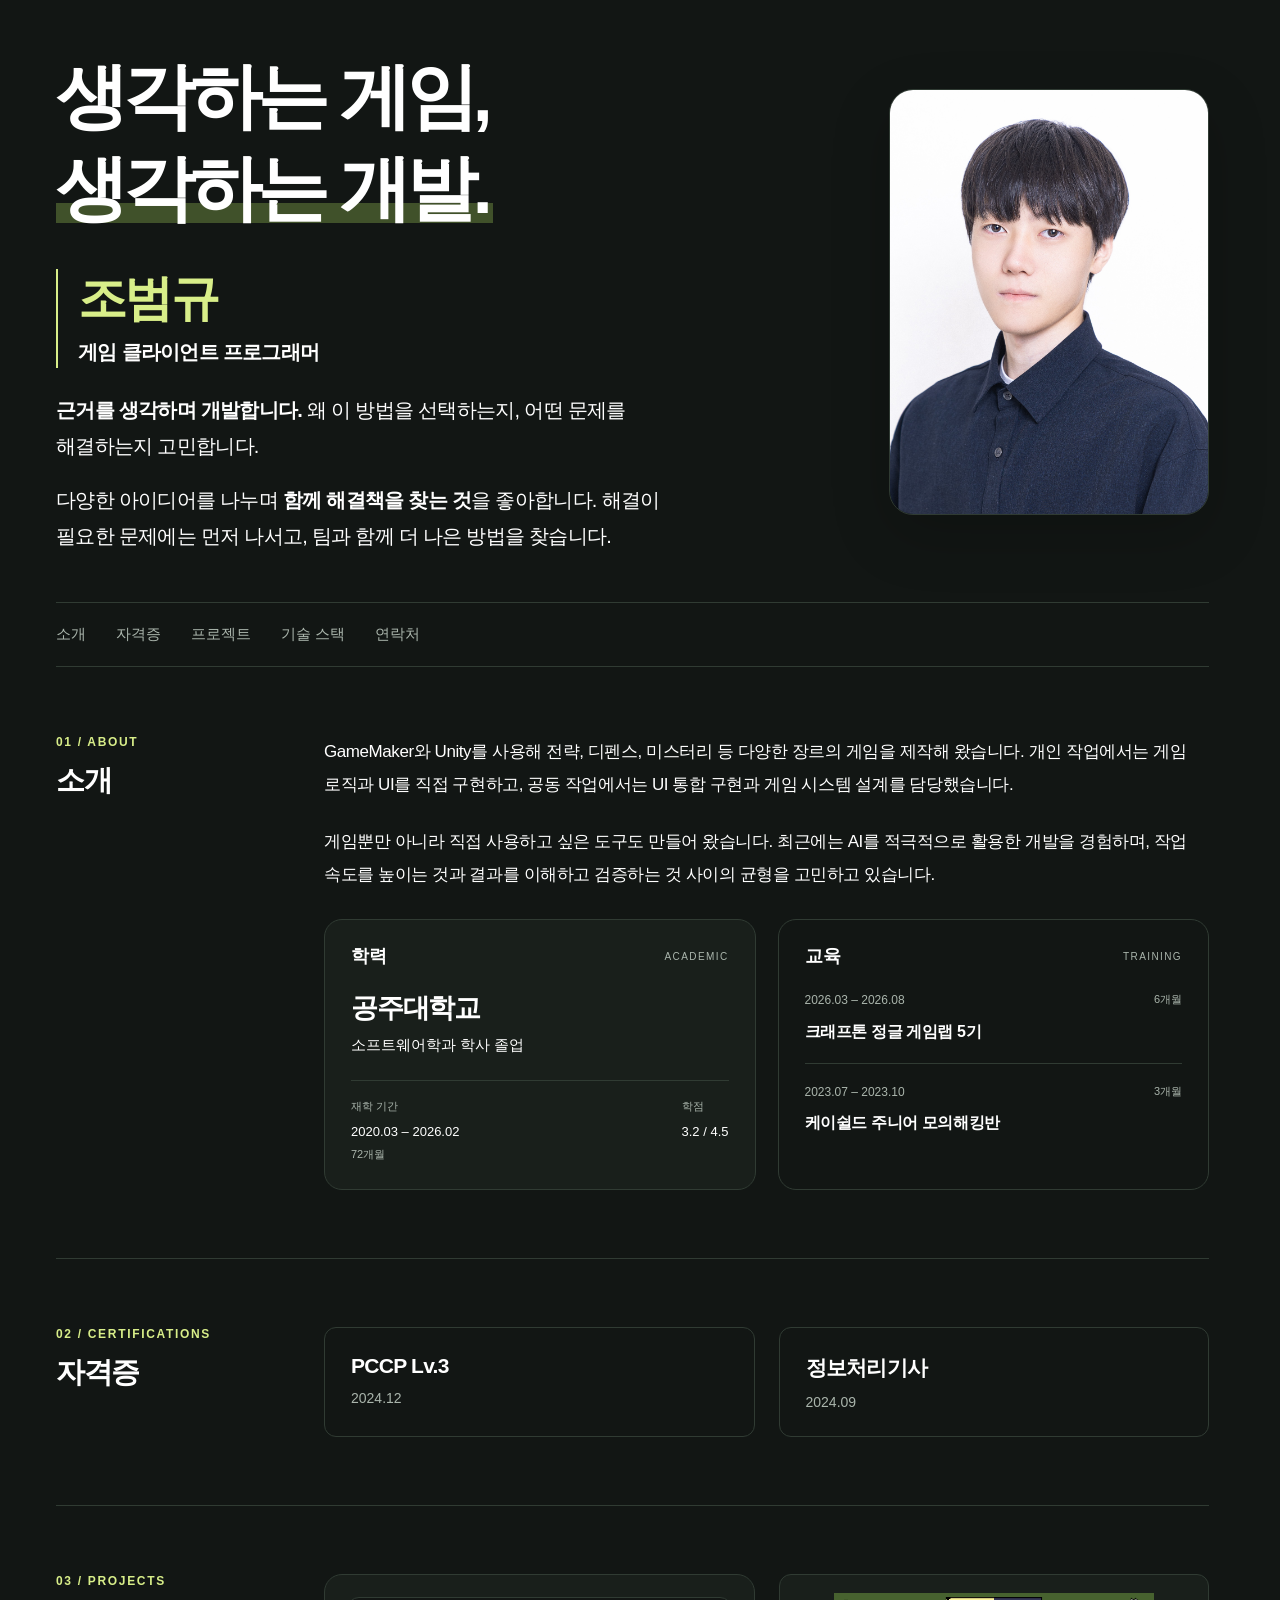
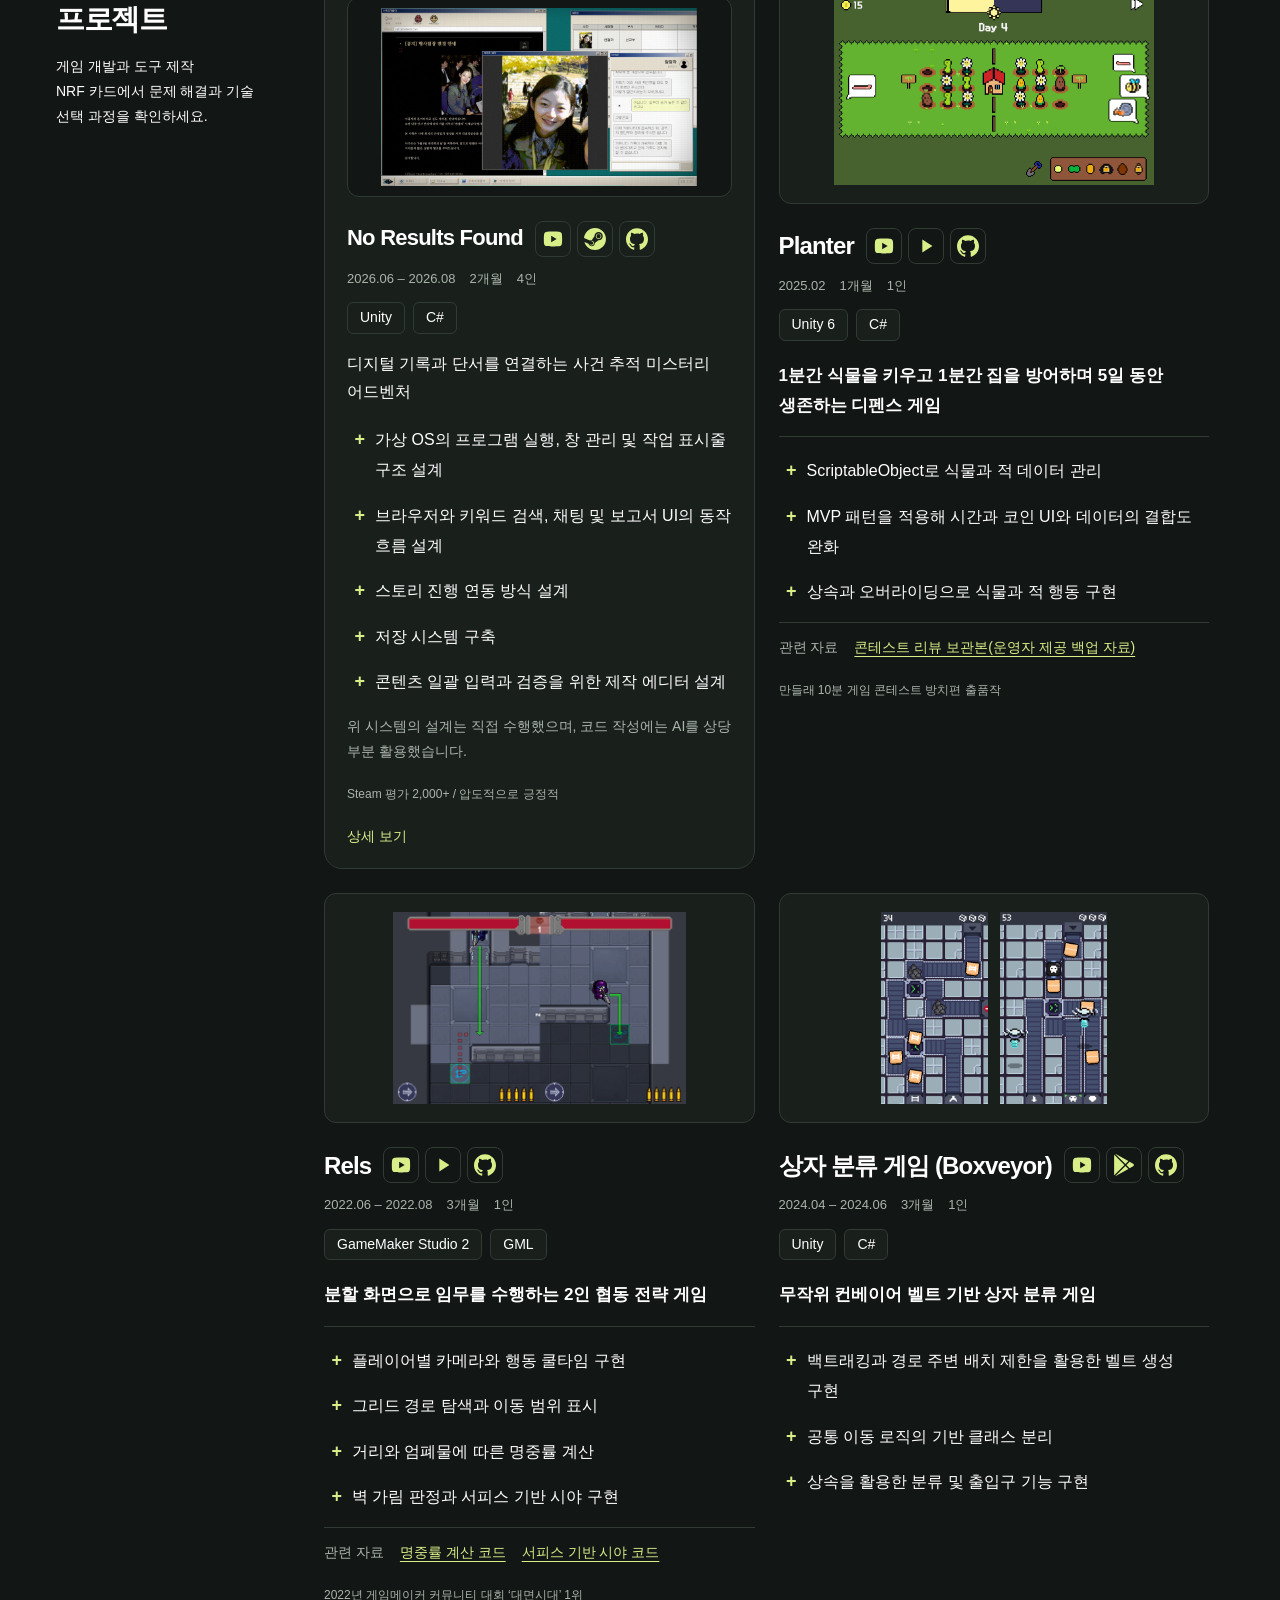
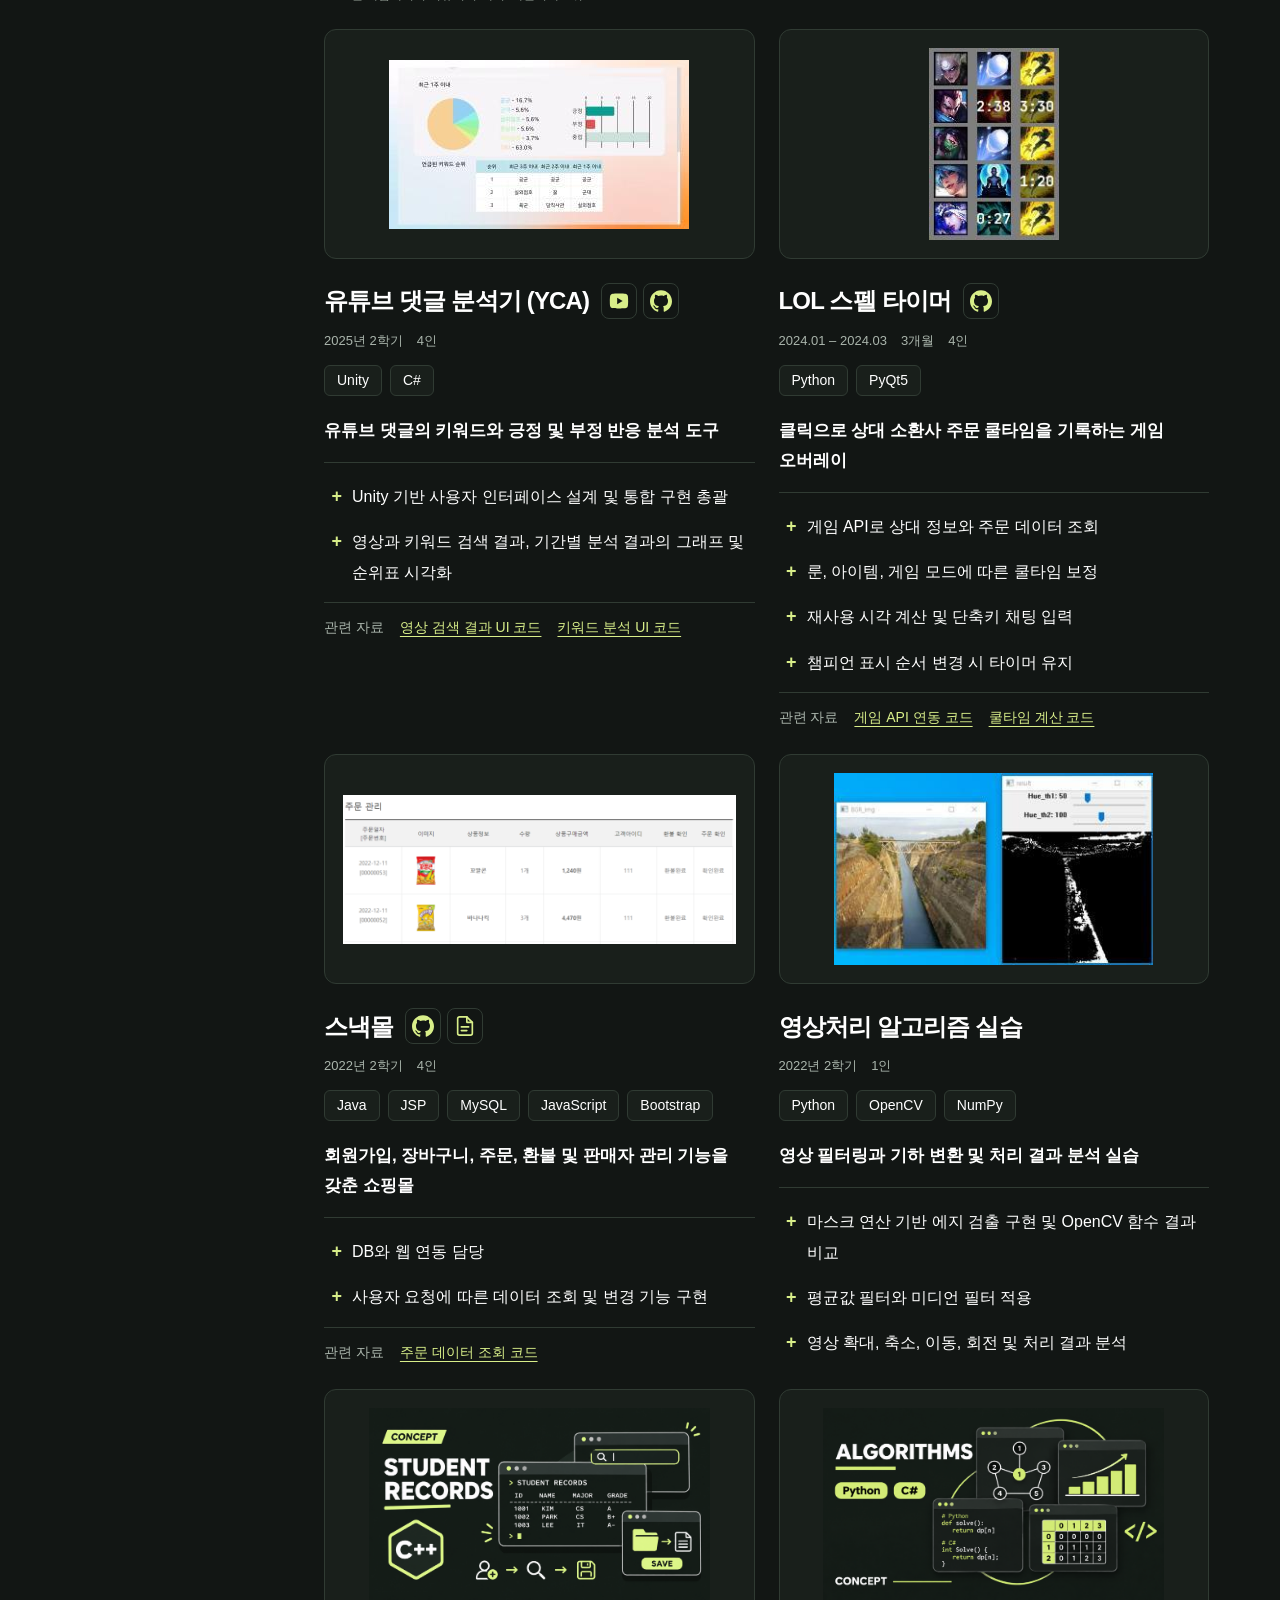
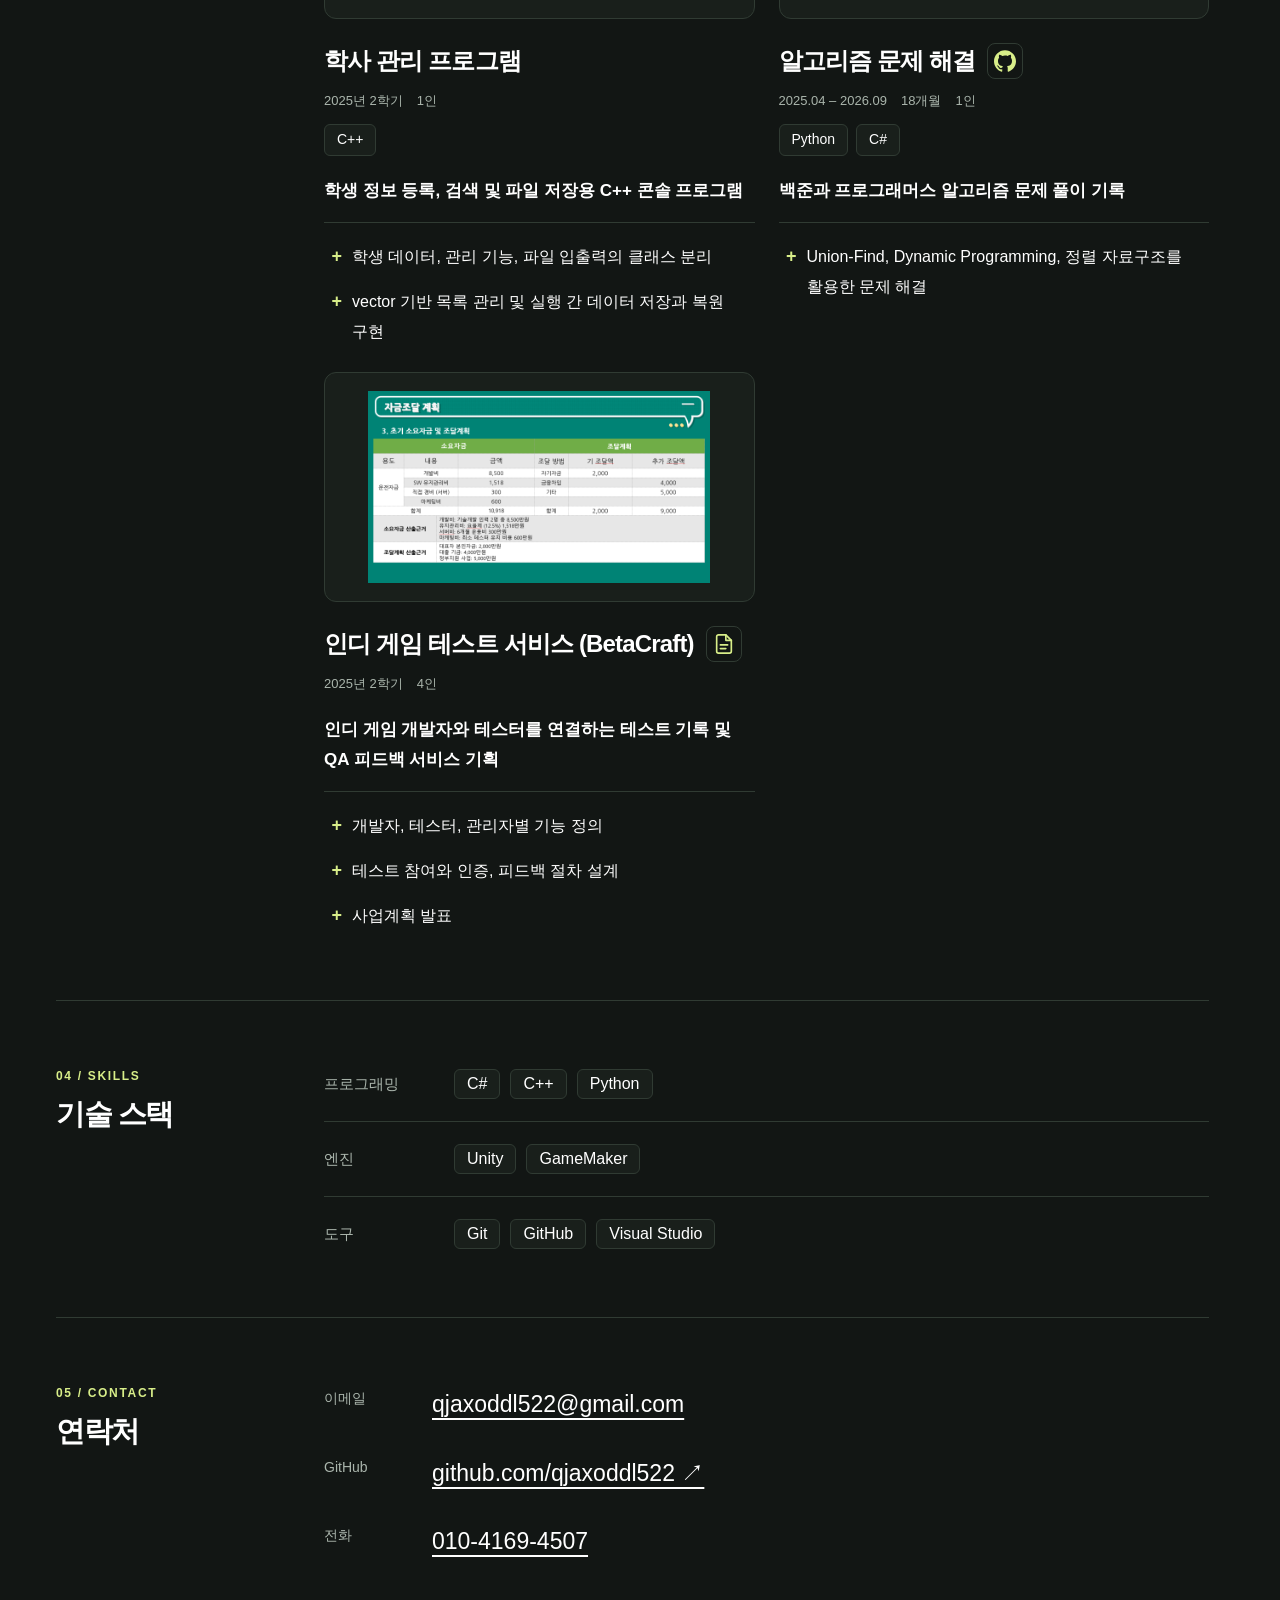
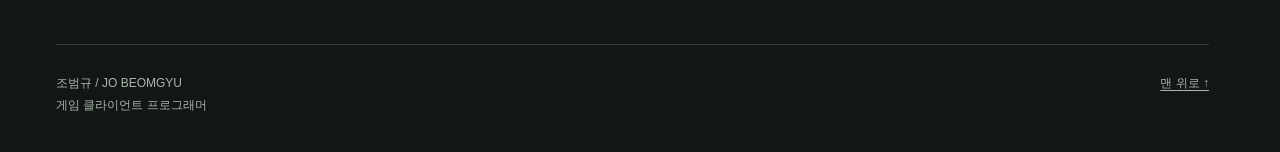
==== commit 12b5f3e6: "학점 수정" ====
--- a/index.html
+++ b/index.html
@@ -70,7 +70,7 @@
               </div>
               <dl class="academic-facts">
                 <div><dt>재학 기간</dt><dd>2020.03 – 2026.02<br><span>72개월</span></dd></div>
-                <div><dt>학점</dt><dd><strong>3.3</strong><span> / 4.5</span></dd></div>
+                <div><dt>학점</dt><dd>3.2 / 4.5</dd></div>
               </dl>
             </section>
             <section class="background-card training-card" id="training" aria-labelledby="training-title">
--- a/assets/styles.css
+++ b/assets/styles.css
@@ -357,7 +357,6 @@
 .academic-facts { display: grid; grid-template-columns: minmax(0, 1fr) auto; gap: 16px; margin: 22px 0 0; padding-top: 18px; border-top: 1px solid var(--line); }
 .academic-facts dt { color: var(--muted); font-size: 11px; margin-bottom: 7px; }
 .academic-facts dd { margin: 0; font-size: 13px; line-height: 1.7; }
-.academic-facts strong { color: var(--accent); font-size: 20px; font-weight: 650; line-height: 1; }
 .academic-facts dd span { color: var(--muted); font-size: 11px; }
 .training-card .background-entry + .background-entry { margin-top: 18px; padding-top: 18px; border-top: 1px solid var(--line); }
 .training-card .background-meta { display: flex; flex-wrap: wrap; justify-content: space-between; gap: 4px 12px; margin: 0 0 7px; font-size: 12px; font-variant-numeric: tabular-nums; }
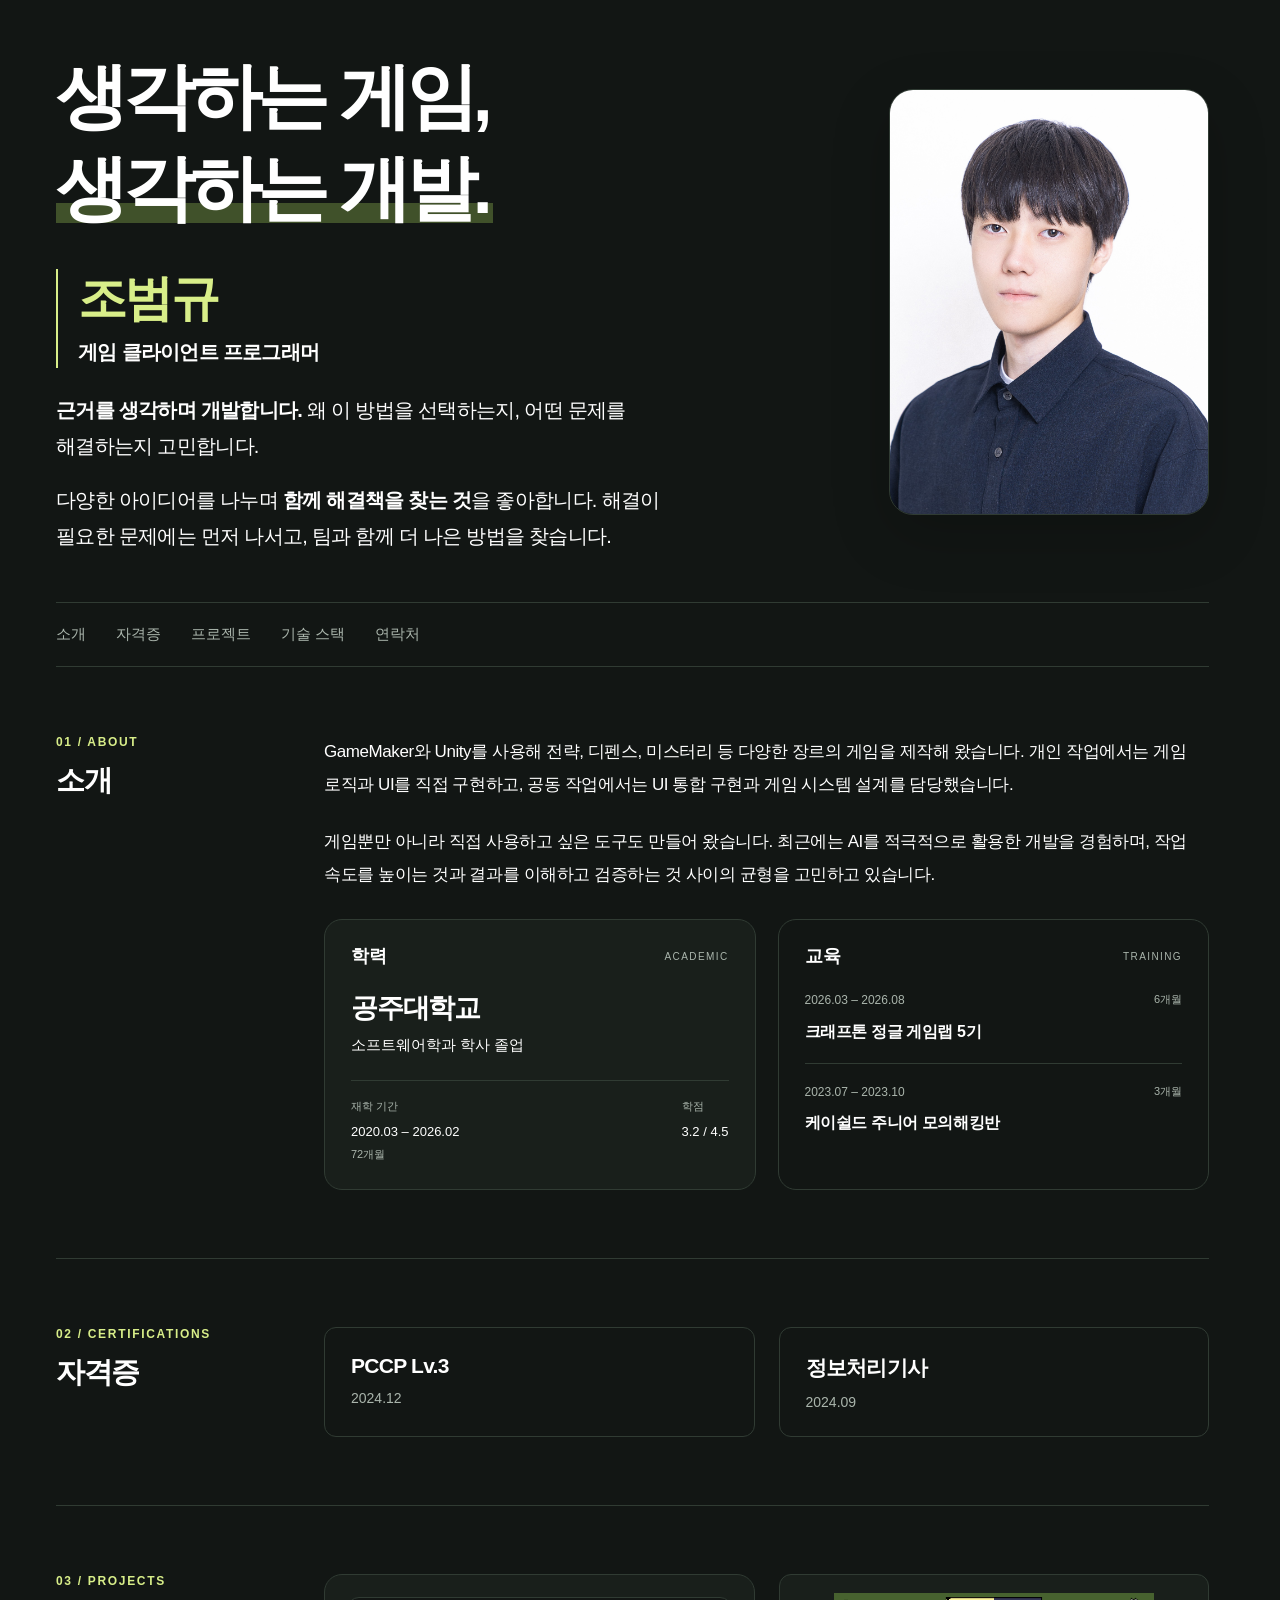
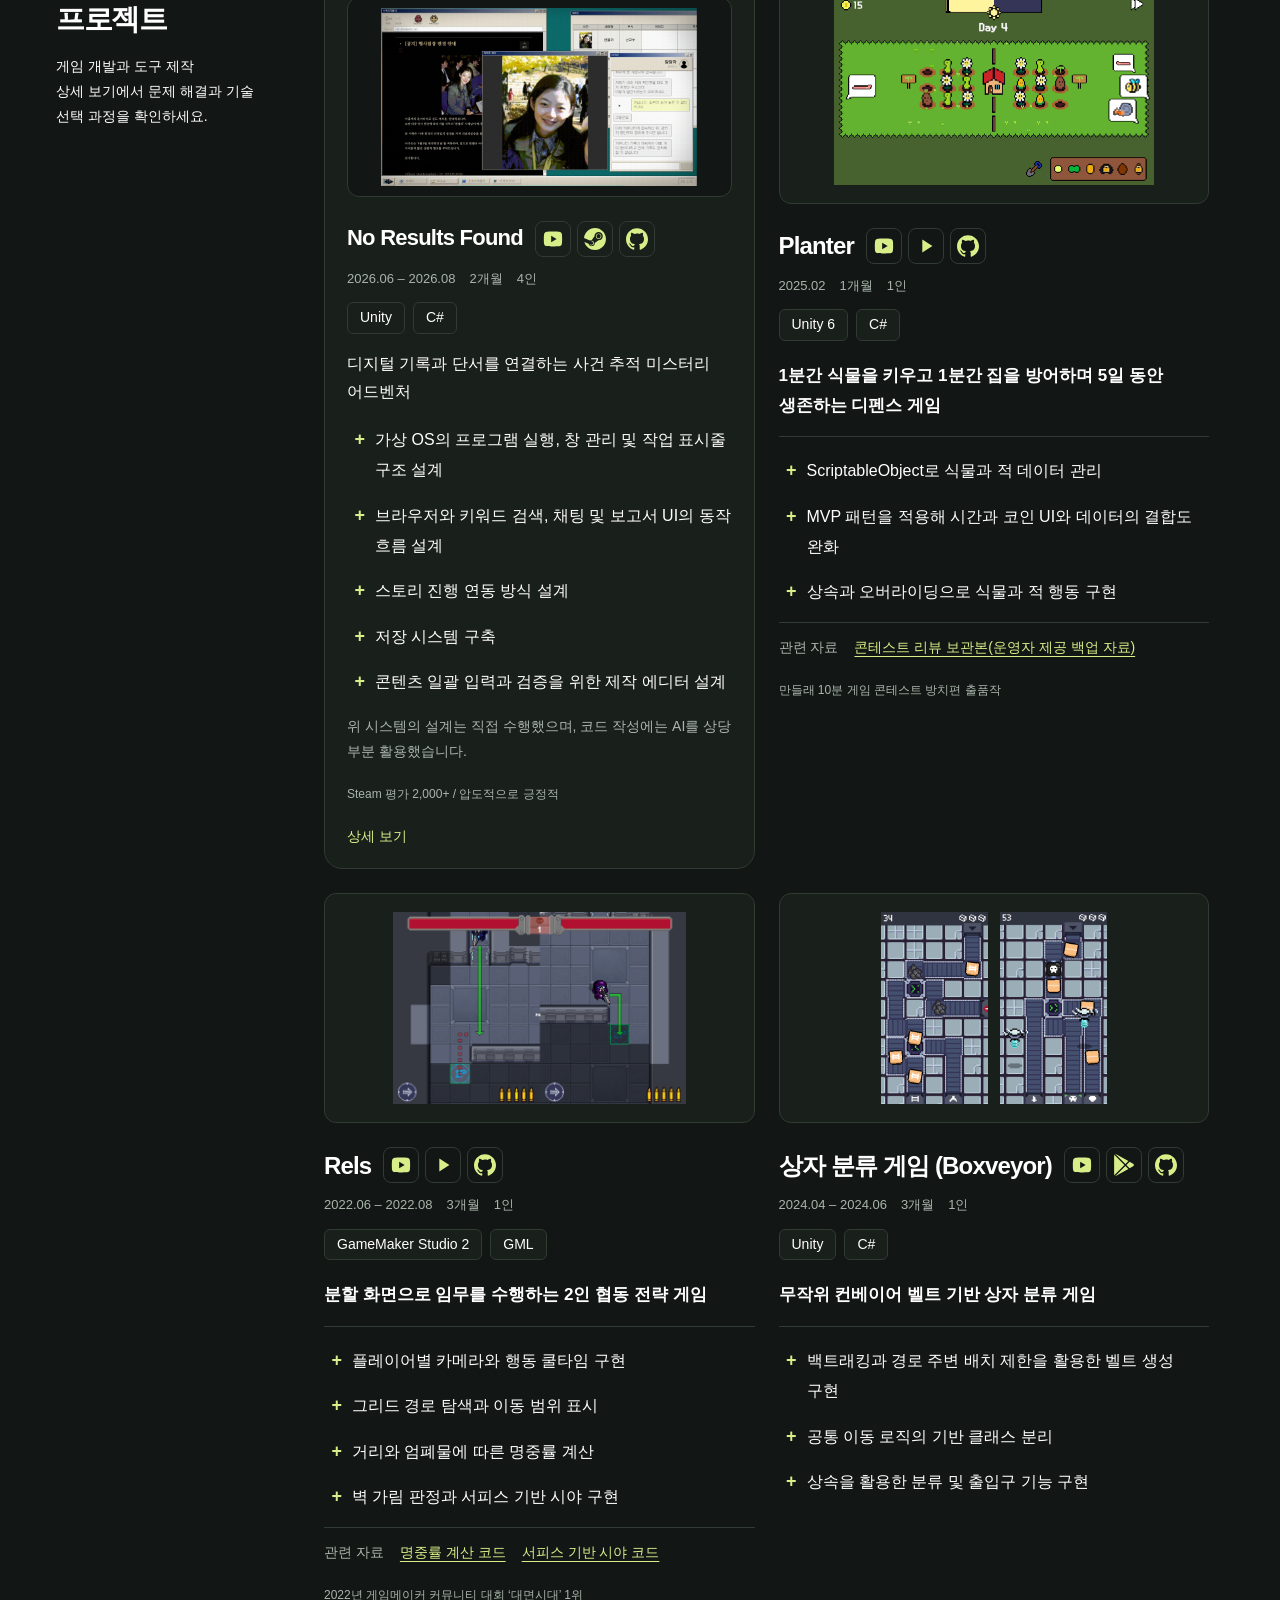
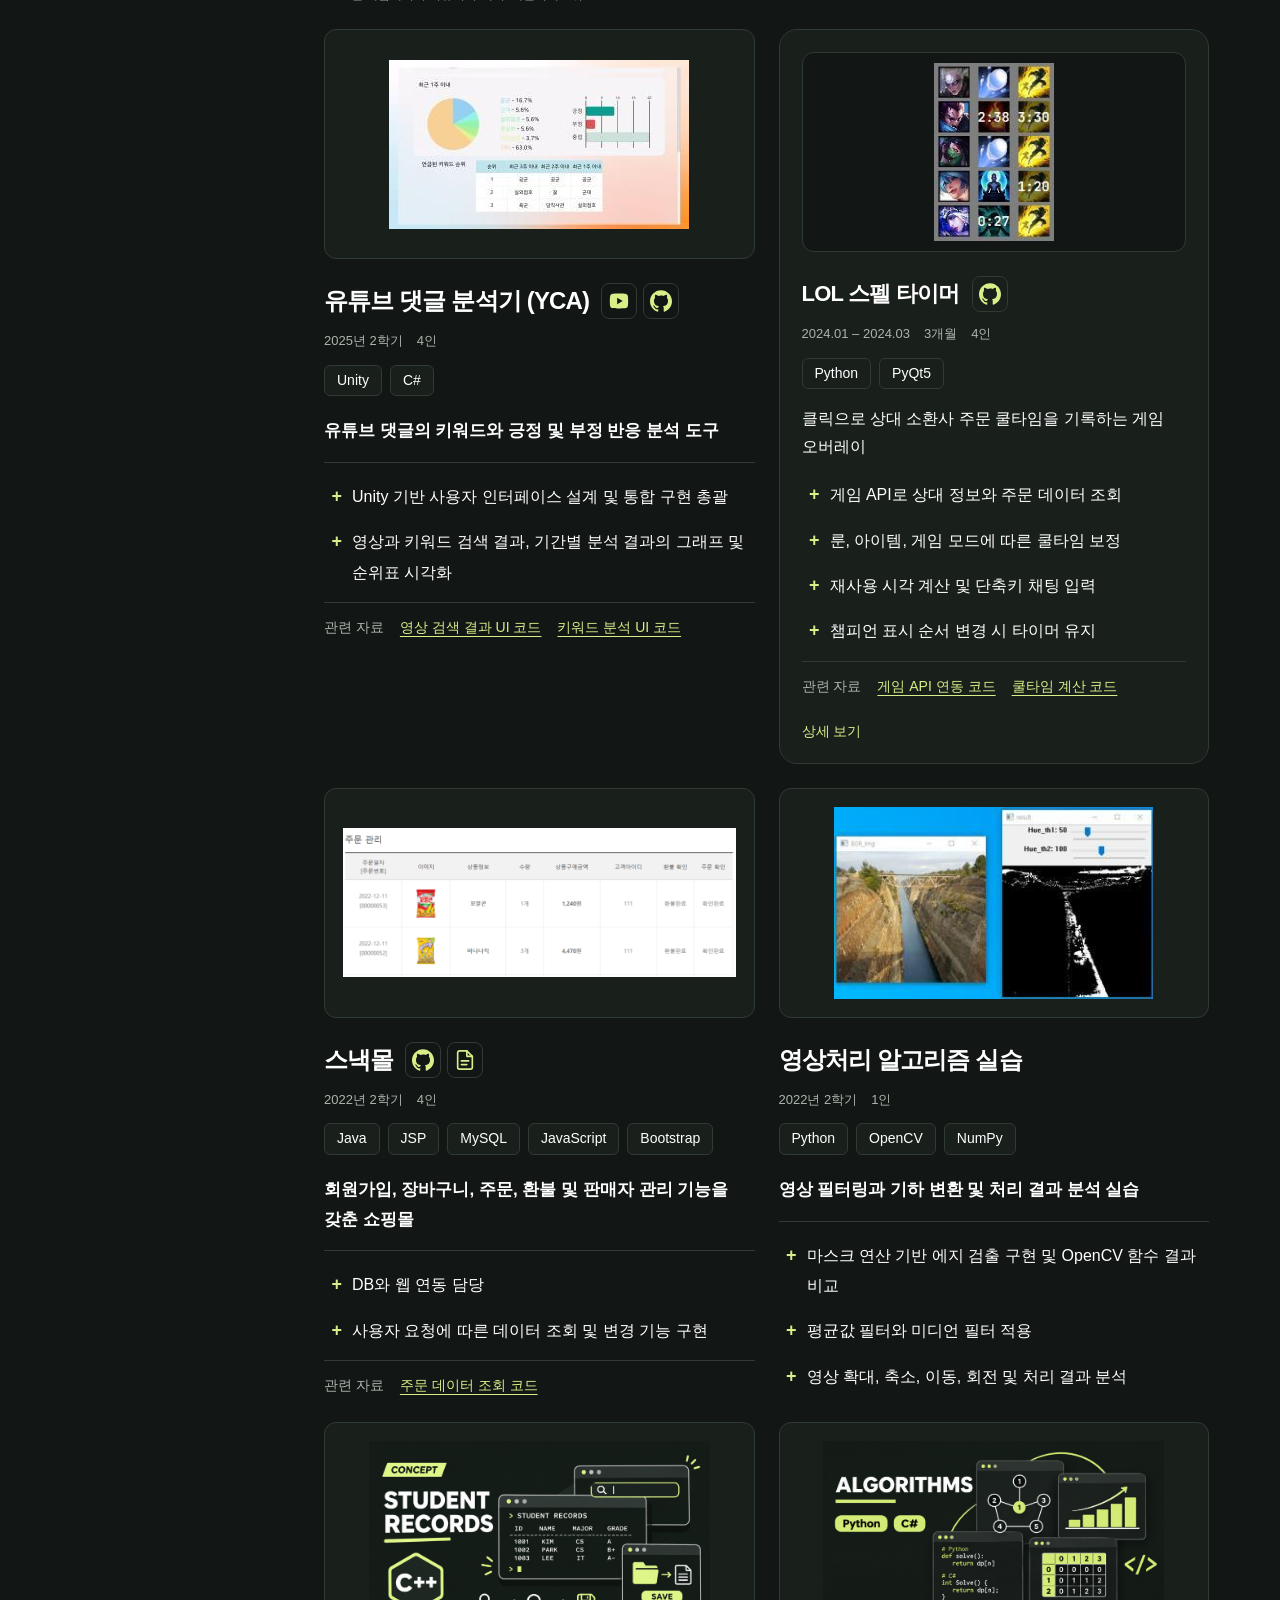
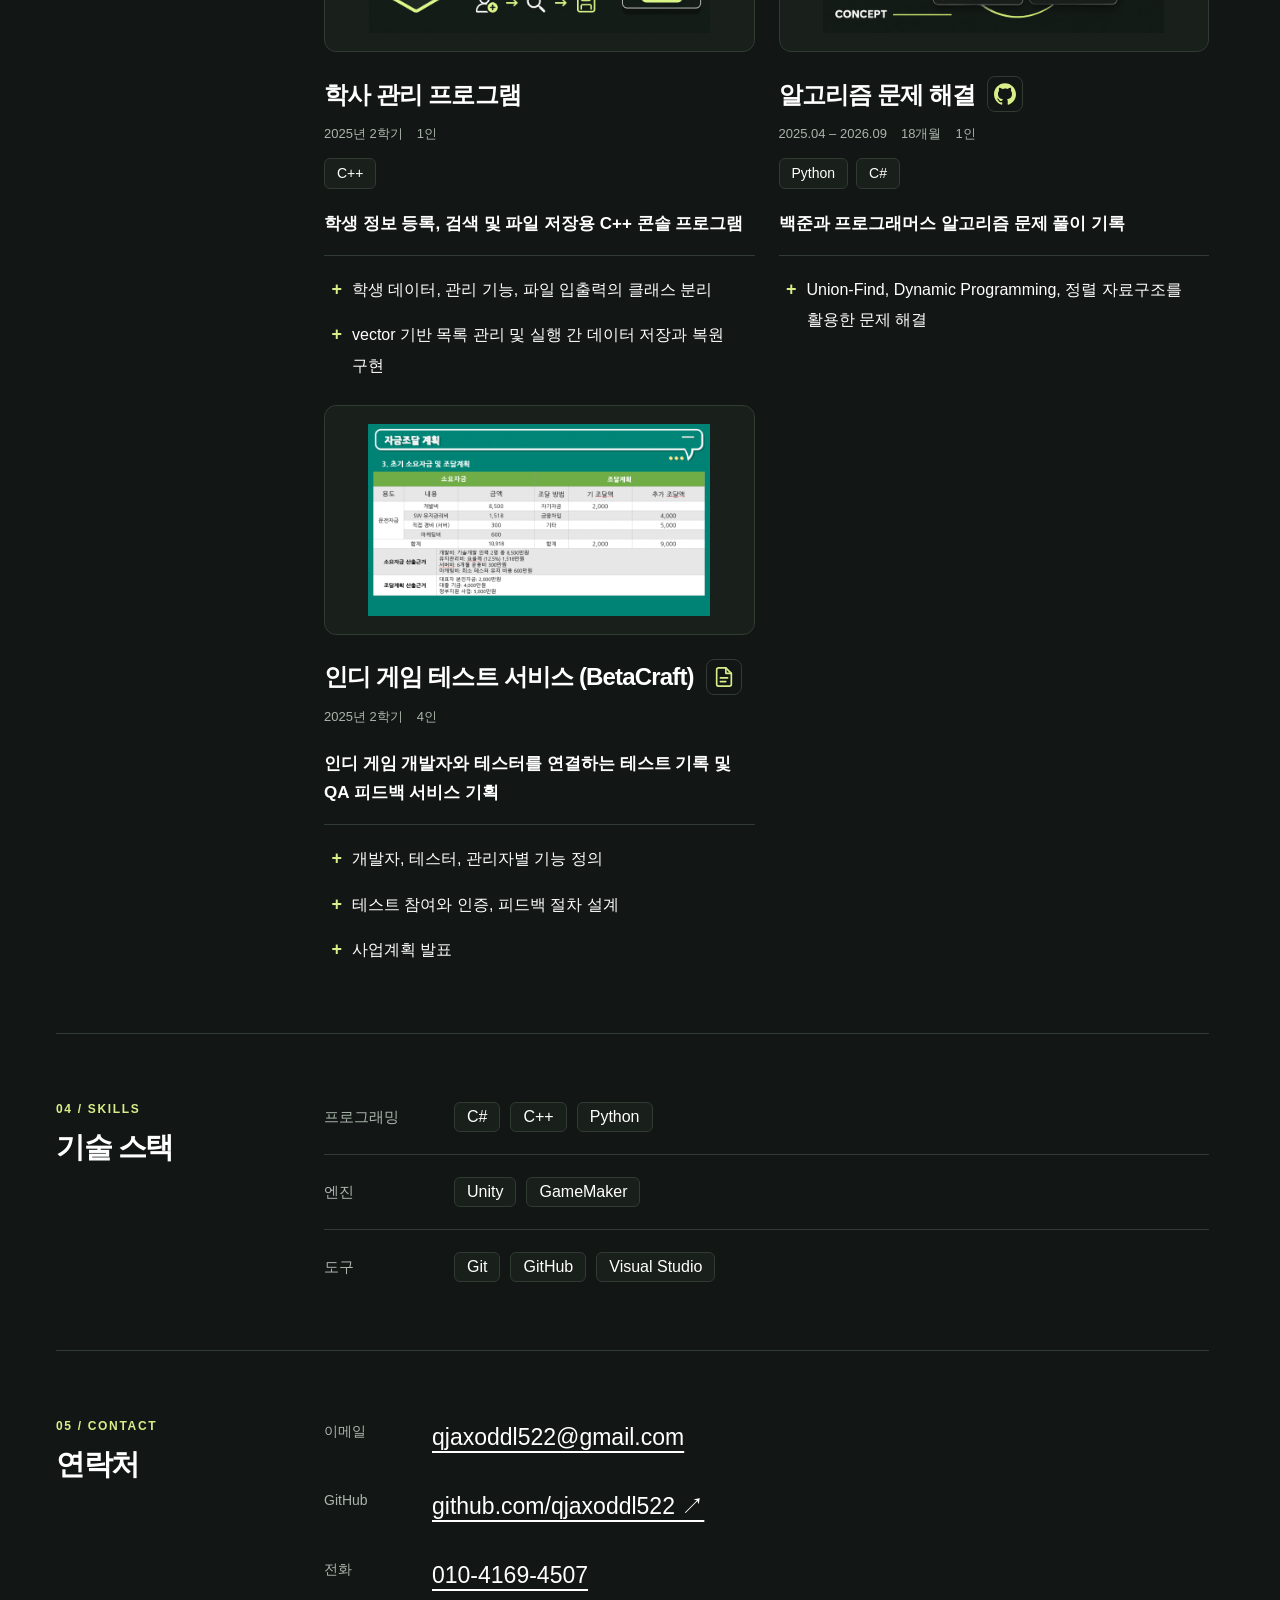
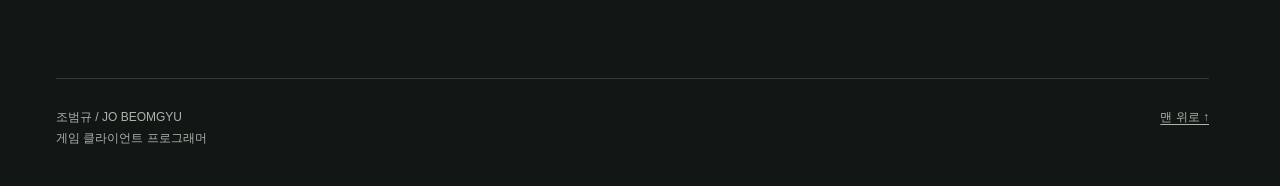
==== commit 02ac3ab4: "스펠타이머 상세 내용 추가" ====
--- a/index.html
+++ b/index.html
@@ -106,7 +106,7 @@
         <header class="section-heading">
           <p class="section-number">03 / PROJECTS</p>
           <h2 id="projects-title">프로젝트</h2>
-          <p>게임 개발과 도구 제작<br>NRF 카드에서 문제 해결과 기술 선택 과정을 확인하세요.</p>
+          <p>게임 개발과 도구 제작<br>상세 보기에서 문제 해결과 기술 선택 과정을 확인하세요.</p>
         </header>
         <div class="project-content">
           <!-- 프로젝트 링크는 영상, 실행/스토어, GitHub 순서로 배치합니다. -->
@@ -246,7 +246,7 @@
                 </p>
               </div>
             </article>
-            <article class="project-entry" aria-labelledby="spell-timer-title">
+            <article class="project-card" aria-labelledby="spell-timer-title" data-detail="spell-timer-detail">
               <figure class="project-media">
                 <img src="assets/projects/spell-timer.jpg" alt="챔피언별 소환사 주문과 남은 시간을 보여주는 오버레이" width="135" height="200" loading="lazy" decoding="async">
               </figure>
@@ -467,6 +467,44 @@
       </figure>
     </section>
   </template>
+  <template id="spell-timer-detail">
+    <section class="project-case">
+      <h3>실행 중인 게임을 기준으로 데이터 수집</h3>
+      <dl>
+        <div><dt>문제</dt><dd>처음에는 닉네임을 입력받아 Riot API로 조회하려 했지만, 이 도구에 필요한 것은 사용자가 플레이 중인 게임의 정보였습니다.</dd></div>
+        <div><dt>해결</dt><dd>로컬 Live Client Data API로 게임 실행 여부와 상대 챔피언, 주문 정보를 조회했습니다. 여기서 얻은 계정 정보를 Riot API 조회에 연결해 참가자와 룬 정보를 보완했습니다.</dd></div>
+        <div><dt>선택 이유</dt><dd>대규모 데이터 수집보다 <strong>현재 실행 중인 게임에서 직접 정보를 얻는 방식</strong>이 도구의 사용 흐름에 맞았습니다.</dd></div>
+      </dl>
+      <p class="project-evidence">
+        <a href="https://app.notion.com/p/ehrtn/1-Api-e28f49f8fba34daeb14bd1900089ce54" target="_blank" rel="noopener noreferrer">API 선택 기록</a>
+        <a href="https://github.com/qjaxoddl522/LOL-SpellTimer/blob/main/LOL_SpellTimer.py#L63" target="_blank" rel="noopener noreferrer">게임 인식과 데이터 연동 코드</a>
+      </p>
+    </section>
+    <section class="project-case">
+      <h3>오버레이 요구에 맞춰 PyQt5로 전환</h3>
+      <dl>
+        <div><dt>문제</dt><dd>tkinter로 기본 대기 화면을 만든 뒤, 게임 위에서 주문을 기록할 수 있는 오버레이 UI가 필요해졌습니다.</dd></div>
+        <div><dt>해결</dt><dd>PyQt5로 전환해 오버레이와 기존 대기 화면을 통일하고, 챔피언 아이콘과 주문 타이머 버튼을 배치했습니다.</dd></div>
+        <div><dt>선택 이유</dt><dd><strong>항상 위에 표시되는 테두리 없는 창</strong>을 Qt의 창 플래그로 구성할 수 있어, 오버레이 요구에 맞춰 선택했습니다.</dd></div>
+      </dl>
+      <p class="project-evidence">
+        <a href="https://app.notion.com/p/ehrtn/3-UI-1d9dbfe0555940d2aeb6c17d233e5255" target="_blank" rel="noopener noreferrer">UI 전환 기록</a>
+        <a href="https://github.com/qjaxoddl522/LOL-SpellTimer/blob/main/LOL_SpellTimer.py" target="_blank" rel="noopener noreferrer">OverlayUI 구현 코드</a>
+      </p>
+    </section>
+    <section class="project-case">
+      <h3>표시 순서가 바뀌어도 타이머 대상 유지</h3>
+      <dl>
+        <div><dt>문제</dt><dd>챔피언 목록 순서가 바뀌면 기존 인덱스와 버튼을 참조하던 타이머 표시가 어긋났습니다. 버튼 목록의 순서를 바꾸는 시도만으로는 해결되지 않았습니다.</dd></div>
+        <div><dt>해결</dt><dd>타이머에 챔피언 ID를 함께 전달해 순서 변경 시 현재 인덱스를 다시 찾았습니다. 화면 갱신 시에도 저장된 쿨타임에서 버튼 이미지와 남은 시간을 다시 표시했습니다.</dd></div>
+        <div><dt>선택 이유</dt><dd>표시 위치는 바뀔 수 있으므로, <strong>타이머가 추적할 대상을 챔피언 ID로 확인</strong>하도록 했습니다.</dd></div>
+      </dl>
+      <p class="project-evidence">
+        <a href="https://app.notion.com/p/ehrtn/4-6bb94105ccdf43c982cd8dbba8fbc58b" target="_blank" rel="noopener noreferrer">문제 해결 기록</a>
+        <a href="https://github.com/qjaxoddl522/LOL-SpellTimer/blob/main/LOL_SpellTimer.py" target="_blank" rel="noopener noreferrer">updateTimer와 refreshUI 코드</a>
+      </p>
+    </section>
+  </template>
   <dialog class="project-dialog" id="project-dialog" aria-labelledby="project-dialog-title">
     <div class="project-dialog-toolbar">
       <span>프로젝트 상세</span>
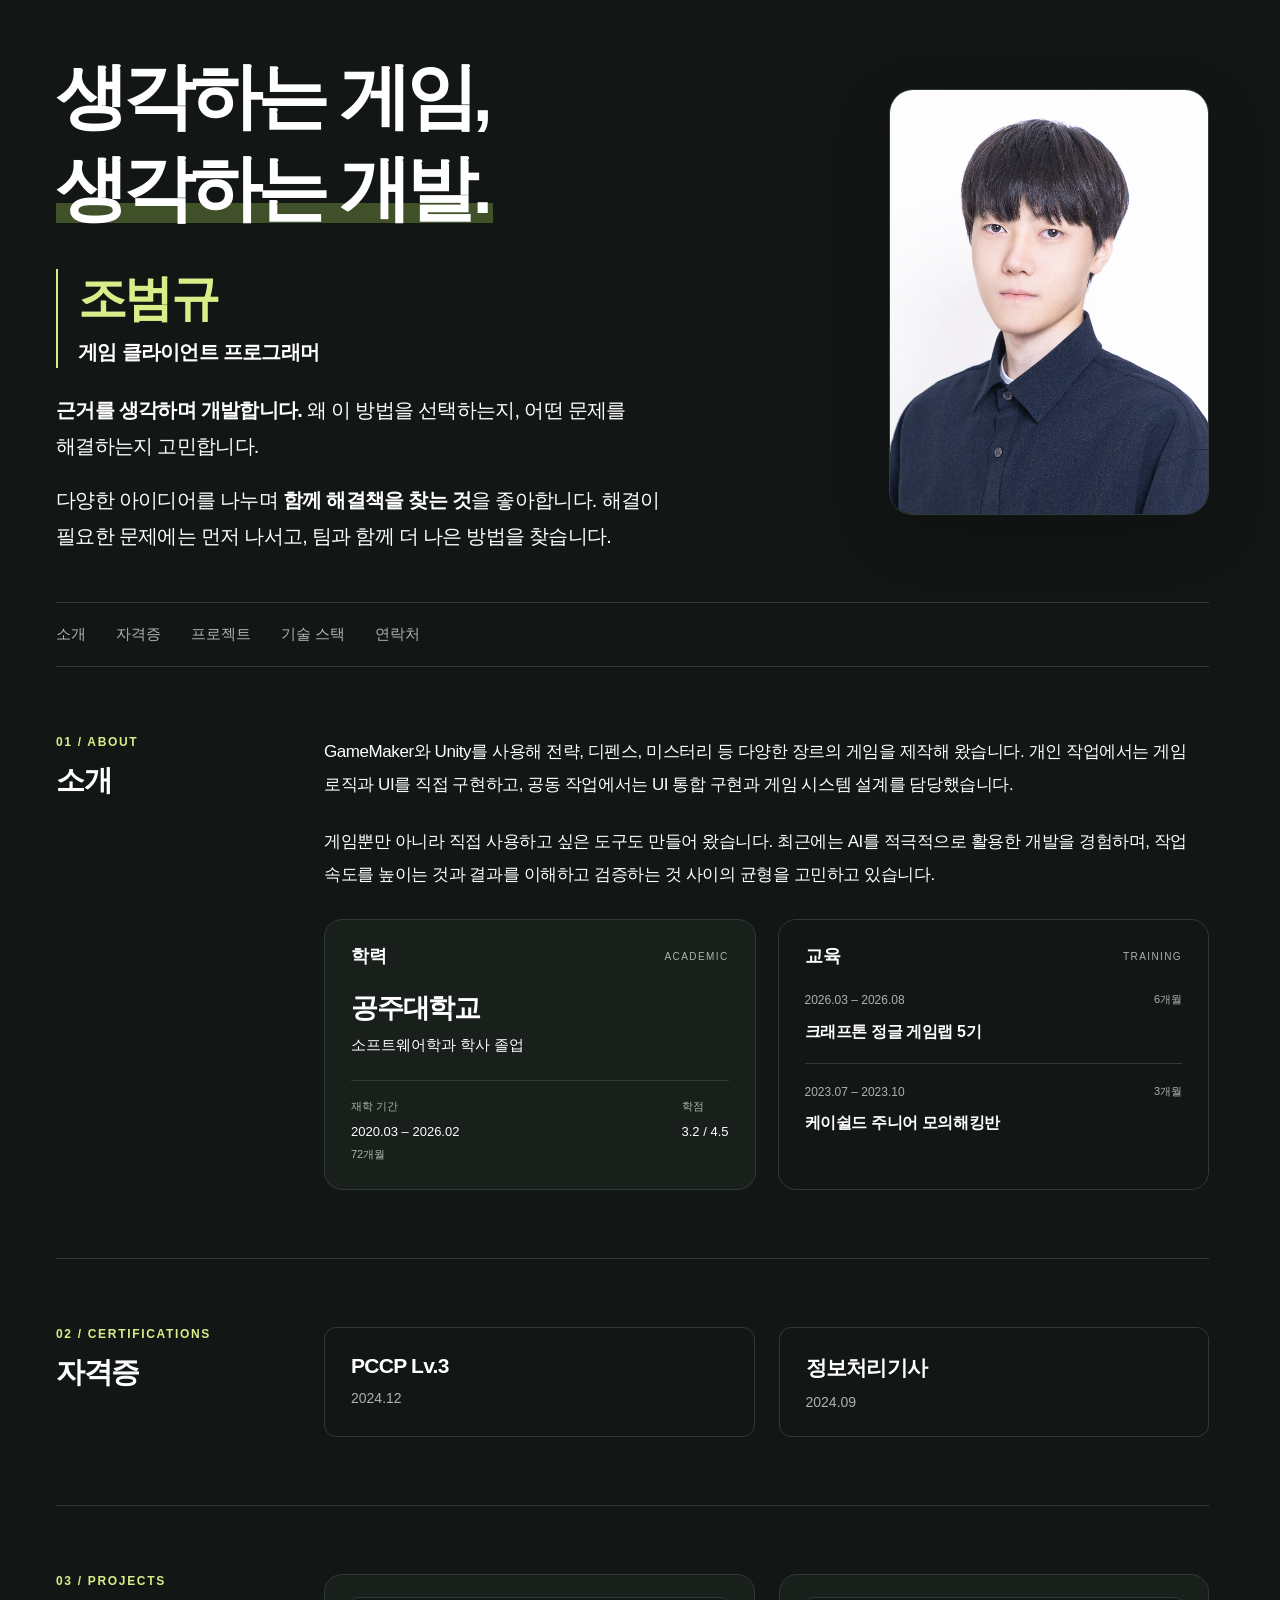
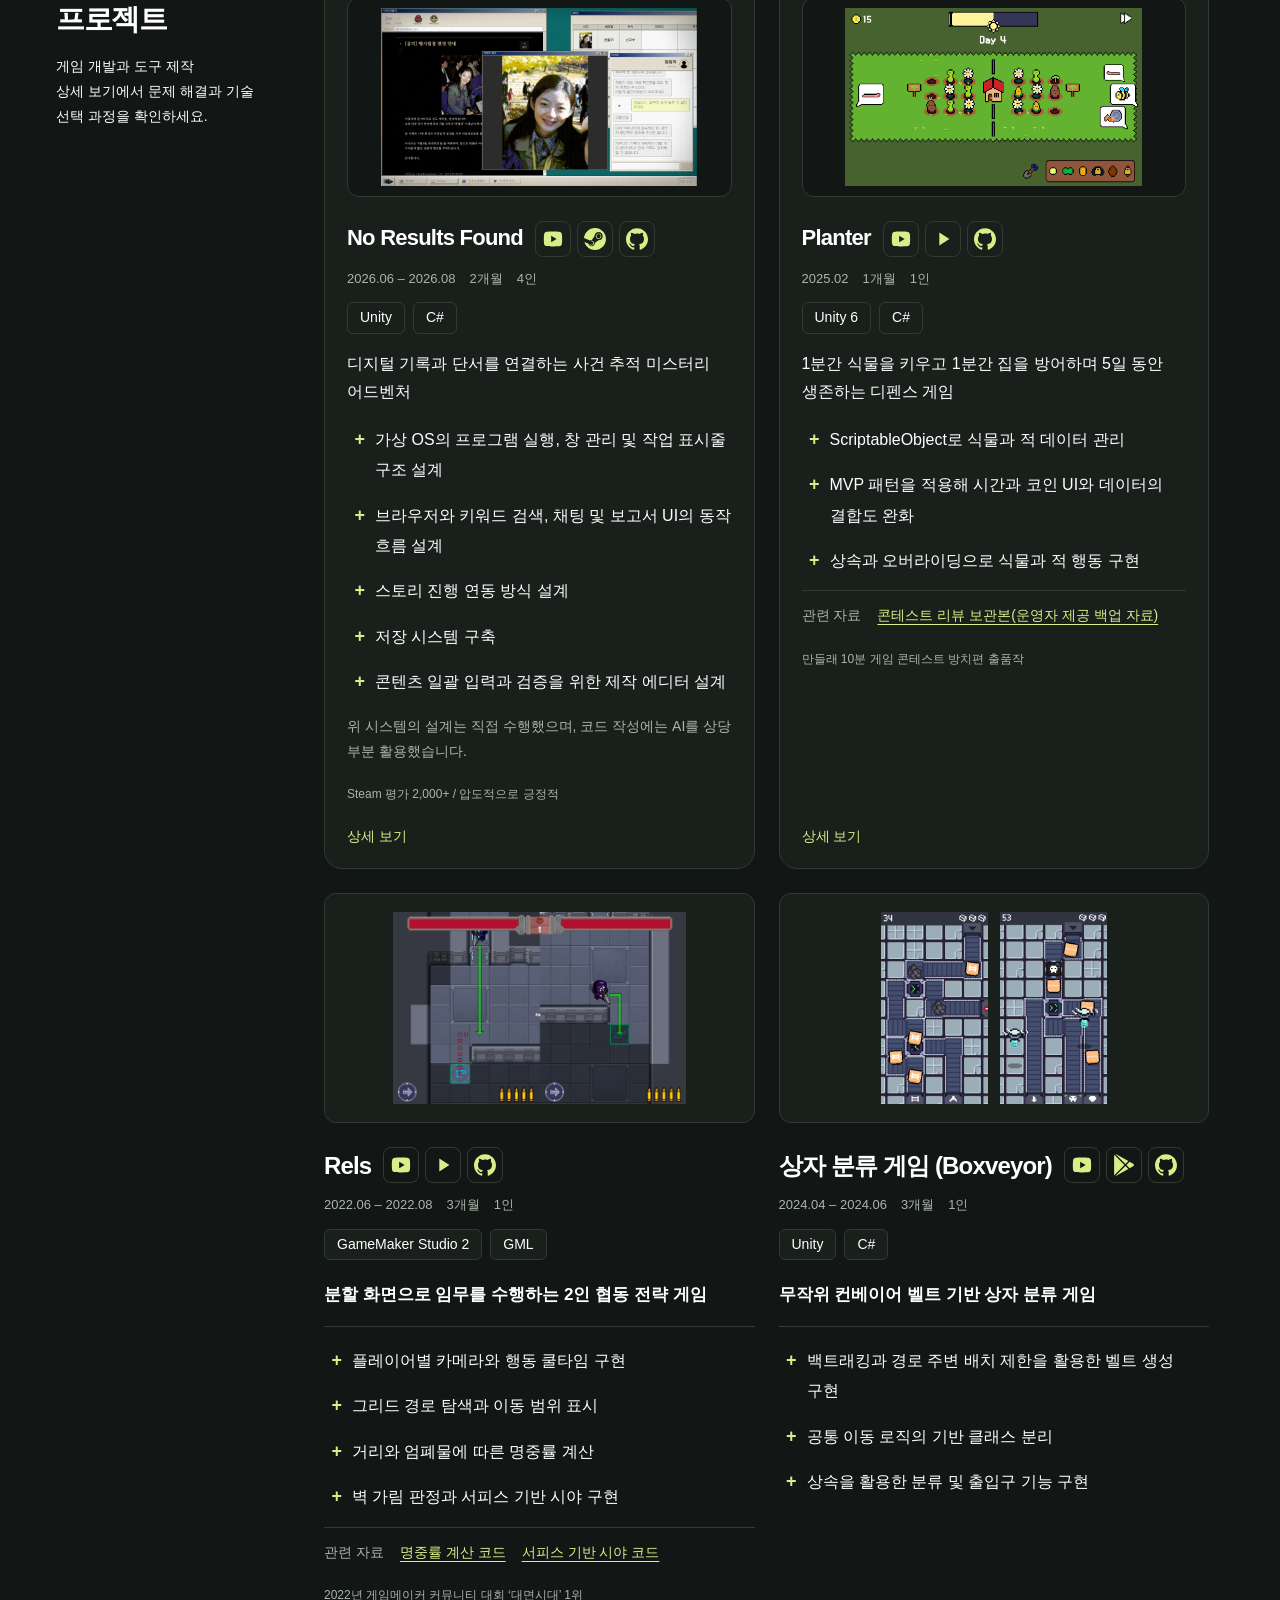
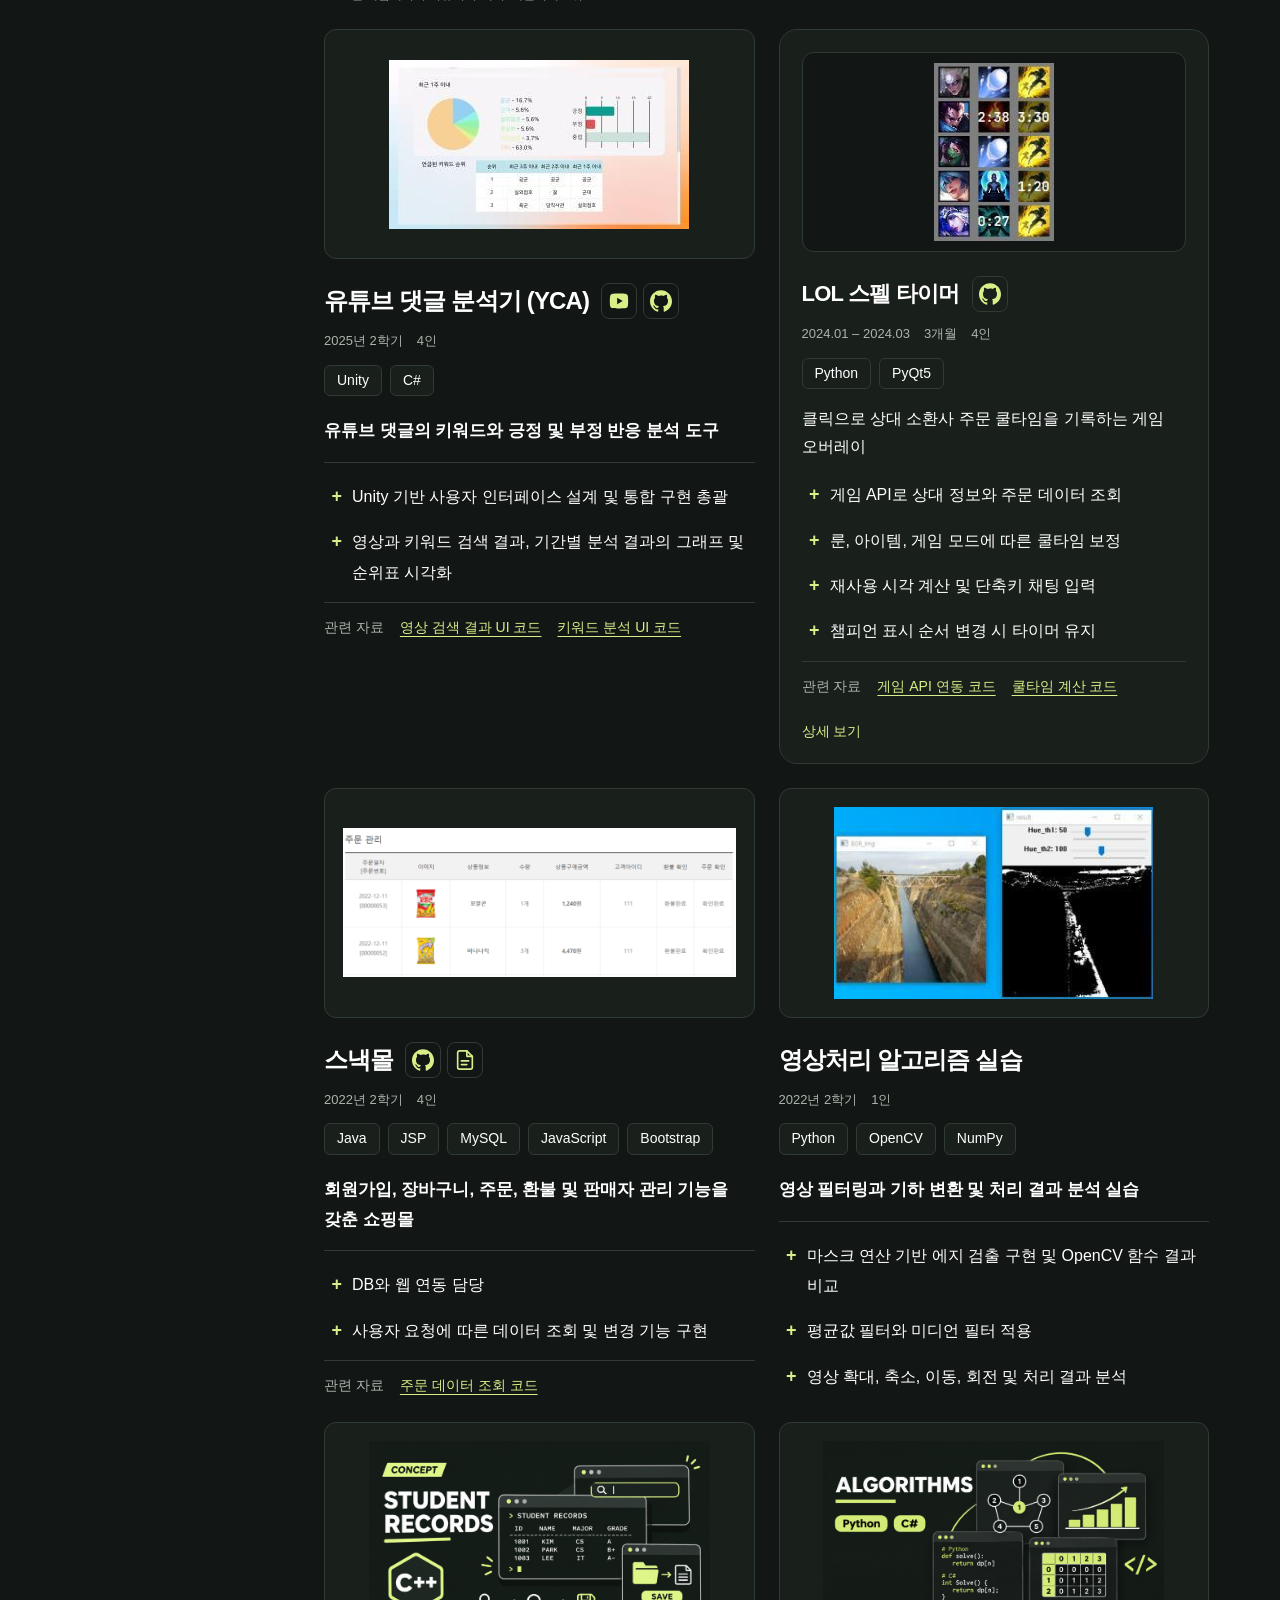
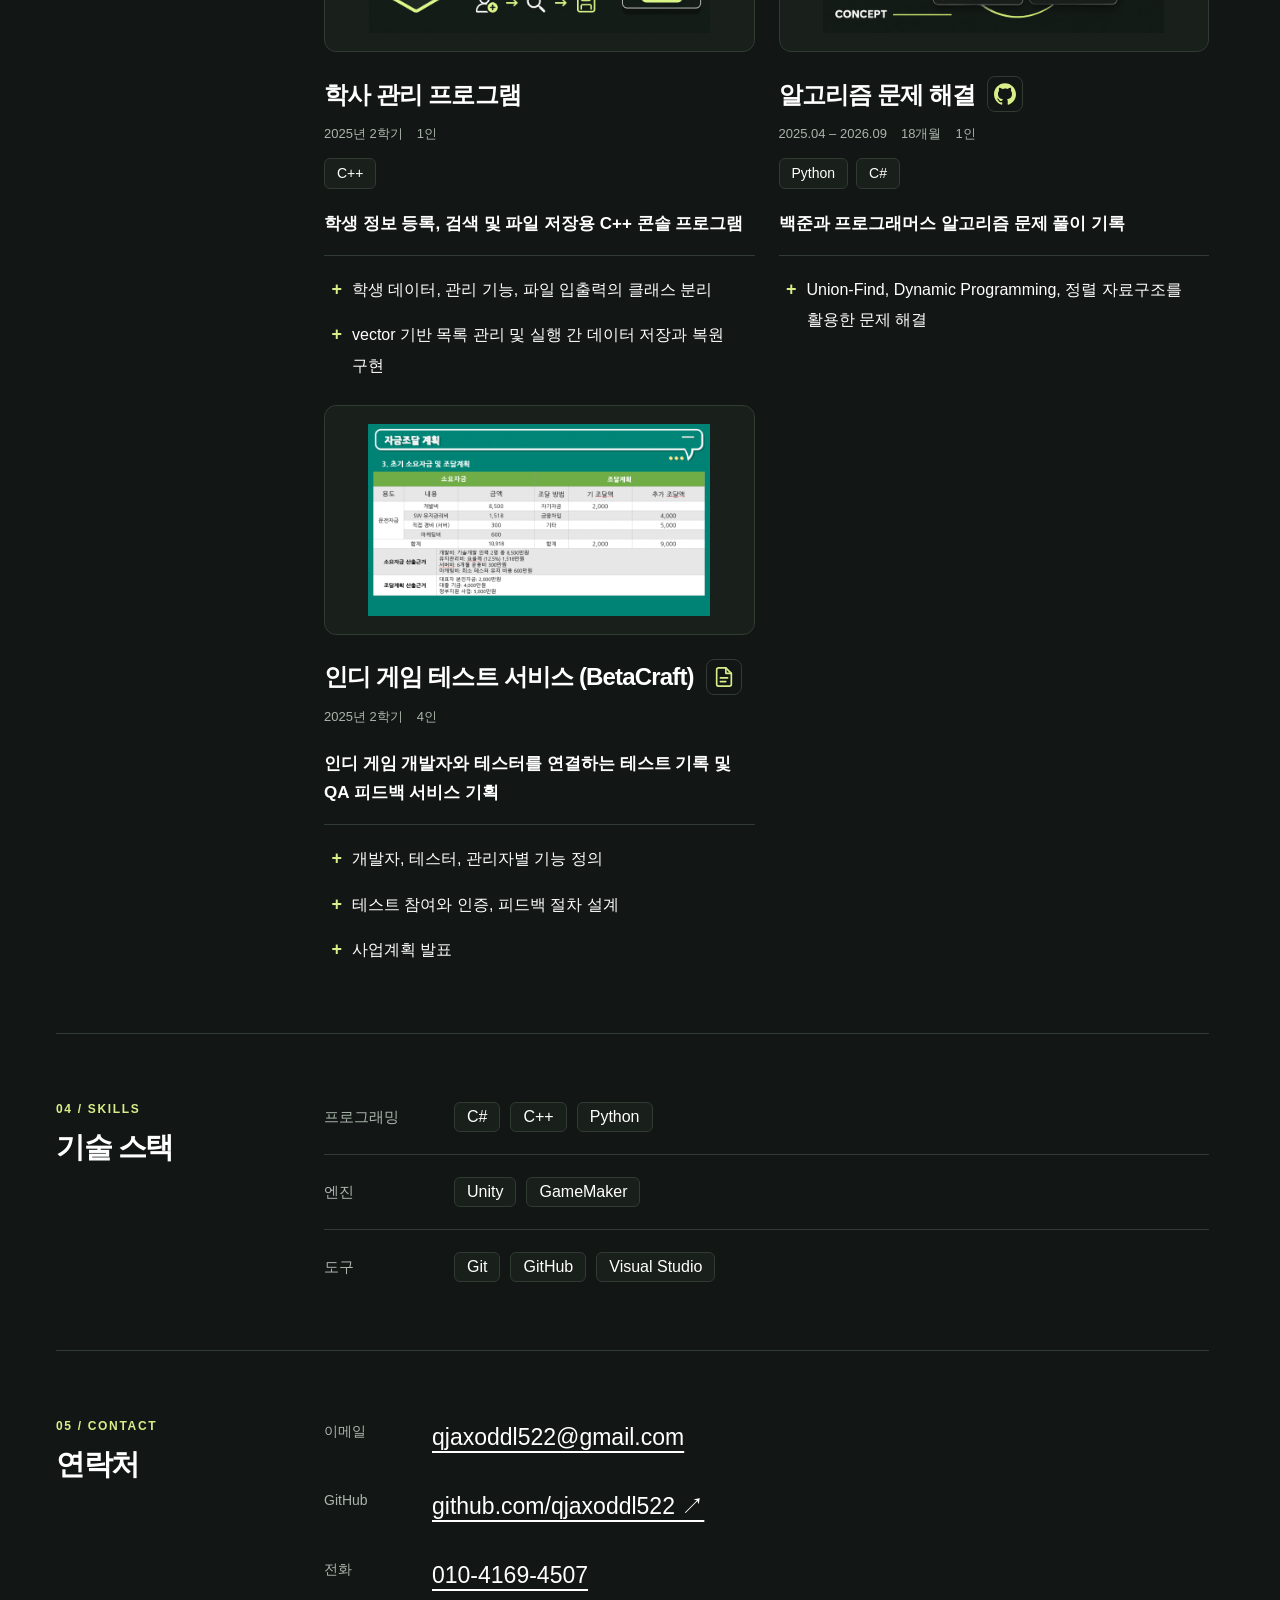
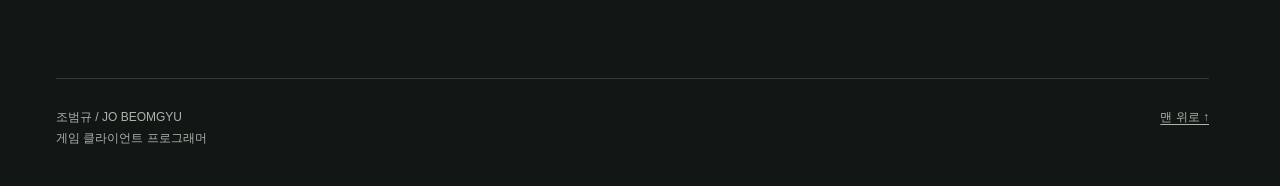
==== commit 2f1fc0e7: "Planter 카드 추가 및 프로젝트 상세 보기 이미지 추가" ====
--- a/index.html
+++ b/index.html
@@ -6,8 +6,8 @@
   <title>조범규 | 게임 클라이언트 프로그래머</title>
   <meta name="theme-color" content="#121614">
   <meta name="description" content="게임 클라이언트 프로그래머 조범규입니다. Unity와 C# 기반 UI 구현, 콘텐츠 제작 도구 개발 경험을 소개합니다.">
-  <link rel="stylesheet" href="assets/styles.css">
-  <script src="assets/projects.js" defer></script>
+  <link rel="stylesheet" href="assets/styles.css?v=20261128-cover">
+  <script src="assets/projects.js?v=20261128-cover" defer></script>
 </head>
 <body>
   <a class="skip-link" href="#about">이력서 본문으로 바로가기</a>
@@ -138,7 +138,7 @@
                 <p class="source-note">Steam 평가 2,000+ / 압도적으로 긍정적</p>
               </div>
             </article>
-            <article class="project-entry" aria-labelledby="planter-title">
+            <article class="project-card" aria-labelledby="planter-title" data-detail="planter-detail">
               <figure class="project-media">
                 <img src="assets/projects/planter.png" alt="Planter에서 집 양옆에 식물을 배치하고 다가올 적을 확인하는 플레이 화면" width="955" height="573" loading="lazy" decoding="async">
               </figure>
@@ -400,13 +400,13 @@
   </div>
   <!-- NRF 상세 내용은 카드의 기존 소개와 분리해 관리합니다. -->
   <template id="nrf-detail">
-    <section class="project-case">
-      <h3>게임 화면과 시스템 구조</h3>
-      <figure class="project-detail-figure gameplay">
-        <a href="assets/projects/nrf-details/gameplay.webp" target="_blank" rel="noopener noreferrer" aria-label="게임 내 데스크톱과 주요 프로그램 크게 보기, 새 탭">
-          <img src="assets/projects/nrf-details/gameplay.webp" alt="가상 데스크톱에서 브라우저, 채팅과 파일 탐색기를 함께 실행한 No Results Found 게임 화면" width="1920" height="1080" loading="lazy" decoding="async">
-        </a>
-      </figure>
+    <figure class="project-detail-figure gameplay project-detail-cover">
+      <a href="assets/projects/nrf-details/gameplay.webp" target="_blank" rel="noopener noreferrer" aria-label="게임 내 데스크톱과 주요 프로그램 크게 보기, 새 탭">
+        <img src="assets/projects/nrf-details/gameplay.webp" alt="가상 데스크톱에서 브라우저, 채팅과 파일 탐색기를 함께 실행한 No Results Found 게임 화면" width="1920" height="1080" loading="lazy" decoding="async">
+      </a>
+    </figure>
+    <section class="project-case">
+      <h3>시스템 구조</h3>
       <figure class="project-detail-figure">
         <a href="assets/projects/nrf-details/system-architecture.png" target="_blank" rel="noopener noreferrer" aria-label="프로그램 실행, 스토리 이벤트와 저장 데이터의 연결 구조 크게 보기, 새 탭">
           <img src="assets/projects/nrf-details/system-architecture.png" alt="프로그램 정의 데이터와 창 관리, 스토리 규칙과 이벤트 버스, 게임 진행 상태 및 저장 데이터의 연결을 나타낸 시스템 구조도" width="1800" height="928" loading="lazy" decoding="async">
@@ -467,6 +467,33 @@
       </figure>
     </section>
   </template>
+  <template id="planter-detail">
+    <section class="project-case">
+      <h3>다음 적을 보고 준비할 수 있도록 웨이브 구성 변경</h3>
+      <dl>
+        <div><dt>문제</dt><dd>초기에는 실행 시 적 데이터를 주입하는 방식으로 구성했습니다. 하지만 플레이 테스트에서, 밤에 식물 배치와 회복을 할 수 없는 만큼 낮에 다음 적을 보고 준비할 정보가 필요하다고 판단했습니다.</dd></div>
+        <div><dt>해결</dt><dd>날짜별 웨이브 후보를 미리 정의하고 낮에 다음 웨이브를 선택하도록 변경했습니다. 선택한 데이터로 적 구성을 예고하고, 밤의 실제 적 생성에도 같은 데이터를 사용했습니다.</dd></div>
+        <div><dt>선택 이유</dt><dd><strong>전투 전에 적 구성을 확정해야 플레이어가 예고를 바탕으로 식물을 배치할 수 있었습니다.</strong> 날짜별 후보 중 하나를 선택하는 방식으로 준비에 필요한 정보를 제공하면서도 웨이브에 변화를 남겼습니다.</dd></div>
+      </dl>
+      <p class="project-evidence">
+        <a href="https://app.notion.com/p/ehrtn/183ca6c1fac580aa9129e0fd3d954aaf" target="_blank" rel="noopener noreferrer">웨이브 기획</a>
+        <a href="https://github.com/qjaxoddl522/Planter/blob/main/Assets/Script/Wave/WaveSpawner.cs#L32" target="_blank" rel="noopener noreferrer">예고와 적 생성 코드</a>
+      </p>
+    </section>
+    <section class="project-case">
+      <h3>프로젝트 규모에 맞춰 시간과 코인 UI에 MVP 적용</h3>
+      <dl>
+        <div><dt>문제</dt><dd>시간과 코인 데이터를 화면 표시와 분리하고 싶었지만, 소규모 프로젝트에 MVVM을 적용하는 것은 구성 부담이 크다고 판단했습니다.</dd></div>
+        <div><dt>해결</dt><dd>시간과 코인에 MVP를 적용했습니다. Model이 값을 관리하고, Presenter가 변경 이벤트를 받아 코인 텍스트와 시간 슬라이더, 낮과 밤 표시를 갱신하도록 구성했습니다.</dd></div>
+        <div><dt>선택 이유</dt><dd><strong>데이터와 UI의 결합도를 낮추면서 구성의 복잡도를 제한하는 것</strong>을 우선했습니다. MVP로 필요한 표시 갱신을 직접 연결하는 방식이 프로젝트 규모에 맞았습니다.</dd></div>
+      </dl>
+      <p class="project-evidence">
+        <a href="https://github.com/qjaxoddl522/Planter/blob/main/README.md#ui" target="_blank" rel="noopener noreferrer">MVP 선택 기록</a>
+        <a href="https://github.com/qjaxoddl522/Planter/blob/main/Assets/Script/MVP/CoinPresenter.cs" target="_blank" rel="noopener noreferrer">코인 UI 코드</a>
+        <a href="https://github.com/qjaxoddl522/Planter/blob/main/Assets/Script/MVP/TimePresenter.cs" target="_blank" rel="noopener noreferrer">시간 UI 코드</a>
+      </p>
+    </section>
+  </template>
   <template id="spell-timer-detail">
     <section class="project-case">
       <h3>실행 중인 게임을 기준으로 데이터 수집</h3>
--- a/assets/styles.css
+++ b/assets/styles.css
@@ -223,6 +223,7 @@
 .project-detail-figure figcaption { margin-top: 10px; color: var(--muted); font-size: 14px; line-height: 1.7; }
 .project-detail-figure.gameplay a { background: var(--surface); }
 .project-detail-figure.gameplay img { max-height: 320px; object-fit: contain; }
+.project-detail-figure.project-detail-cover { margin: 0 0 24px; }
 
 
 
